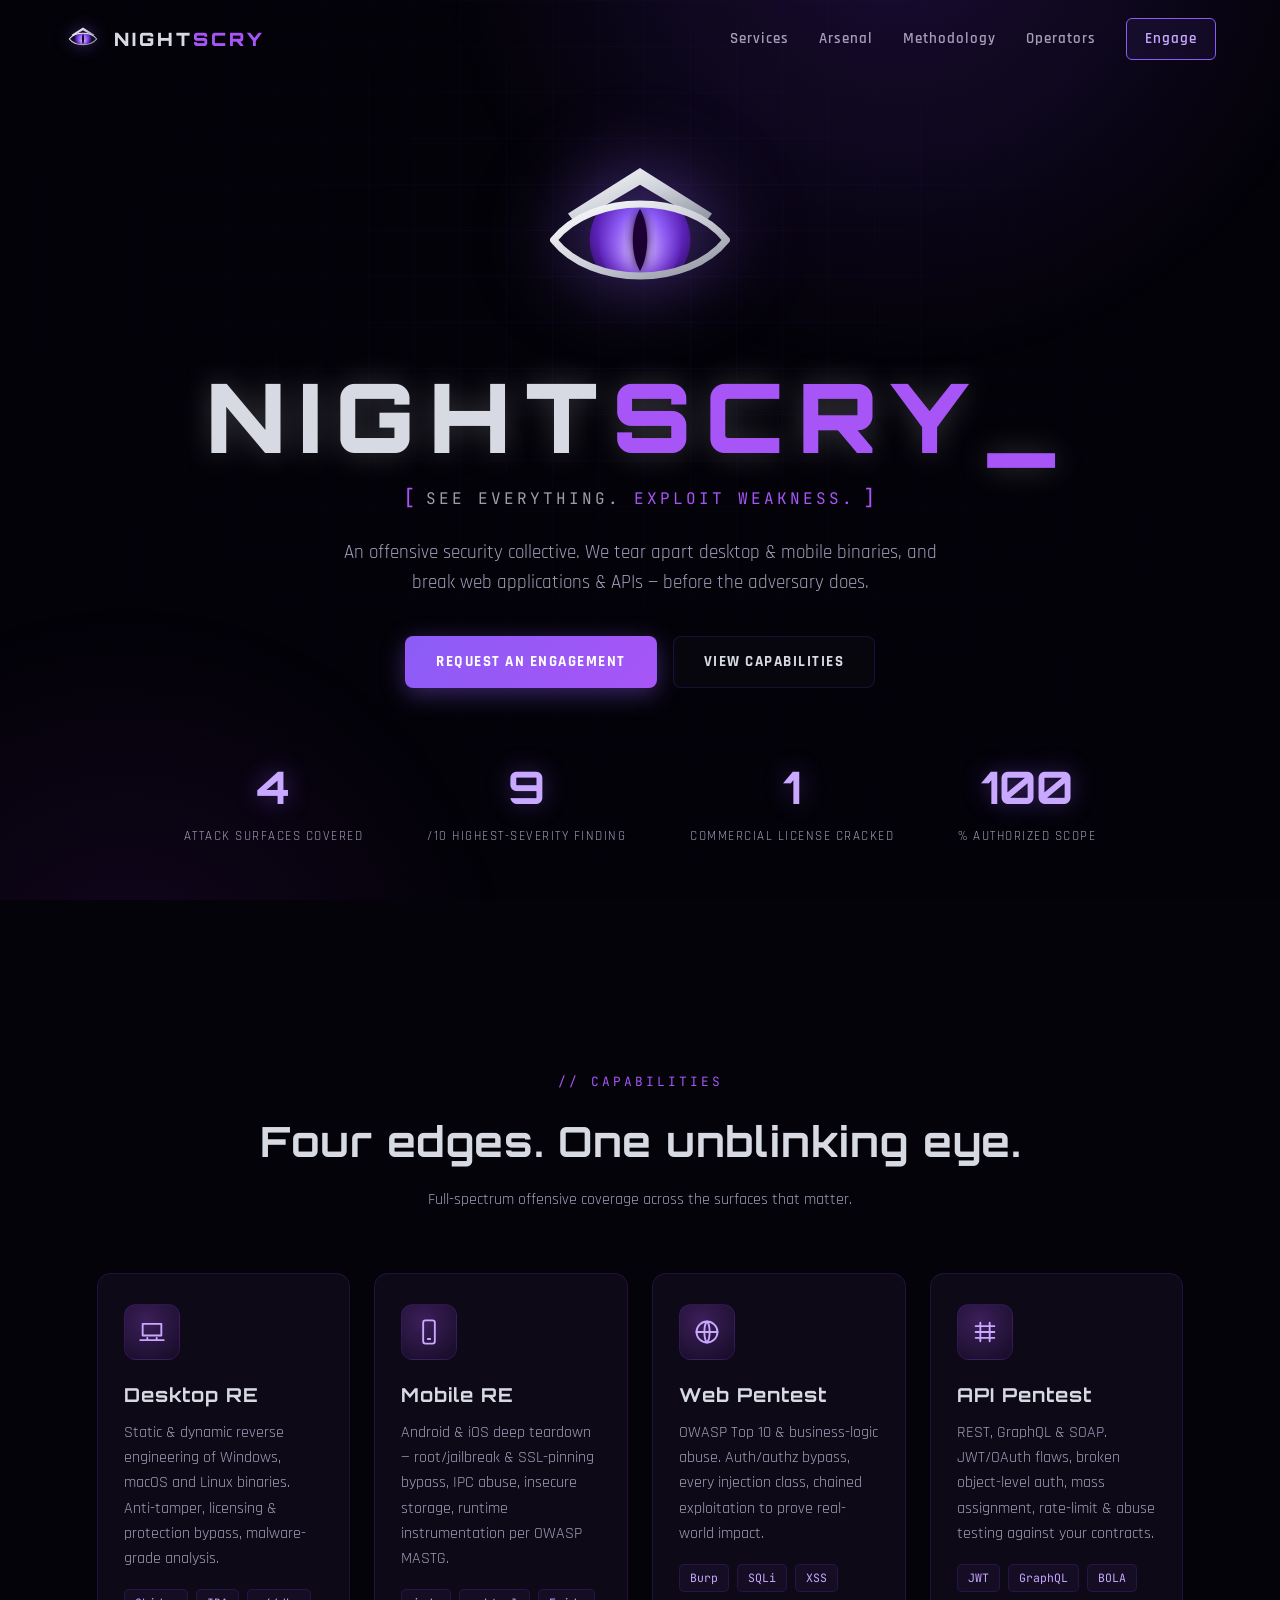
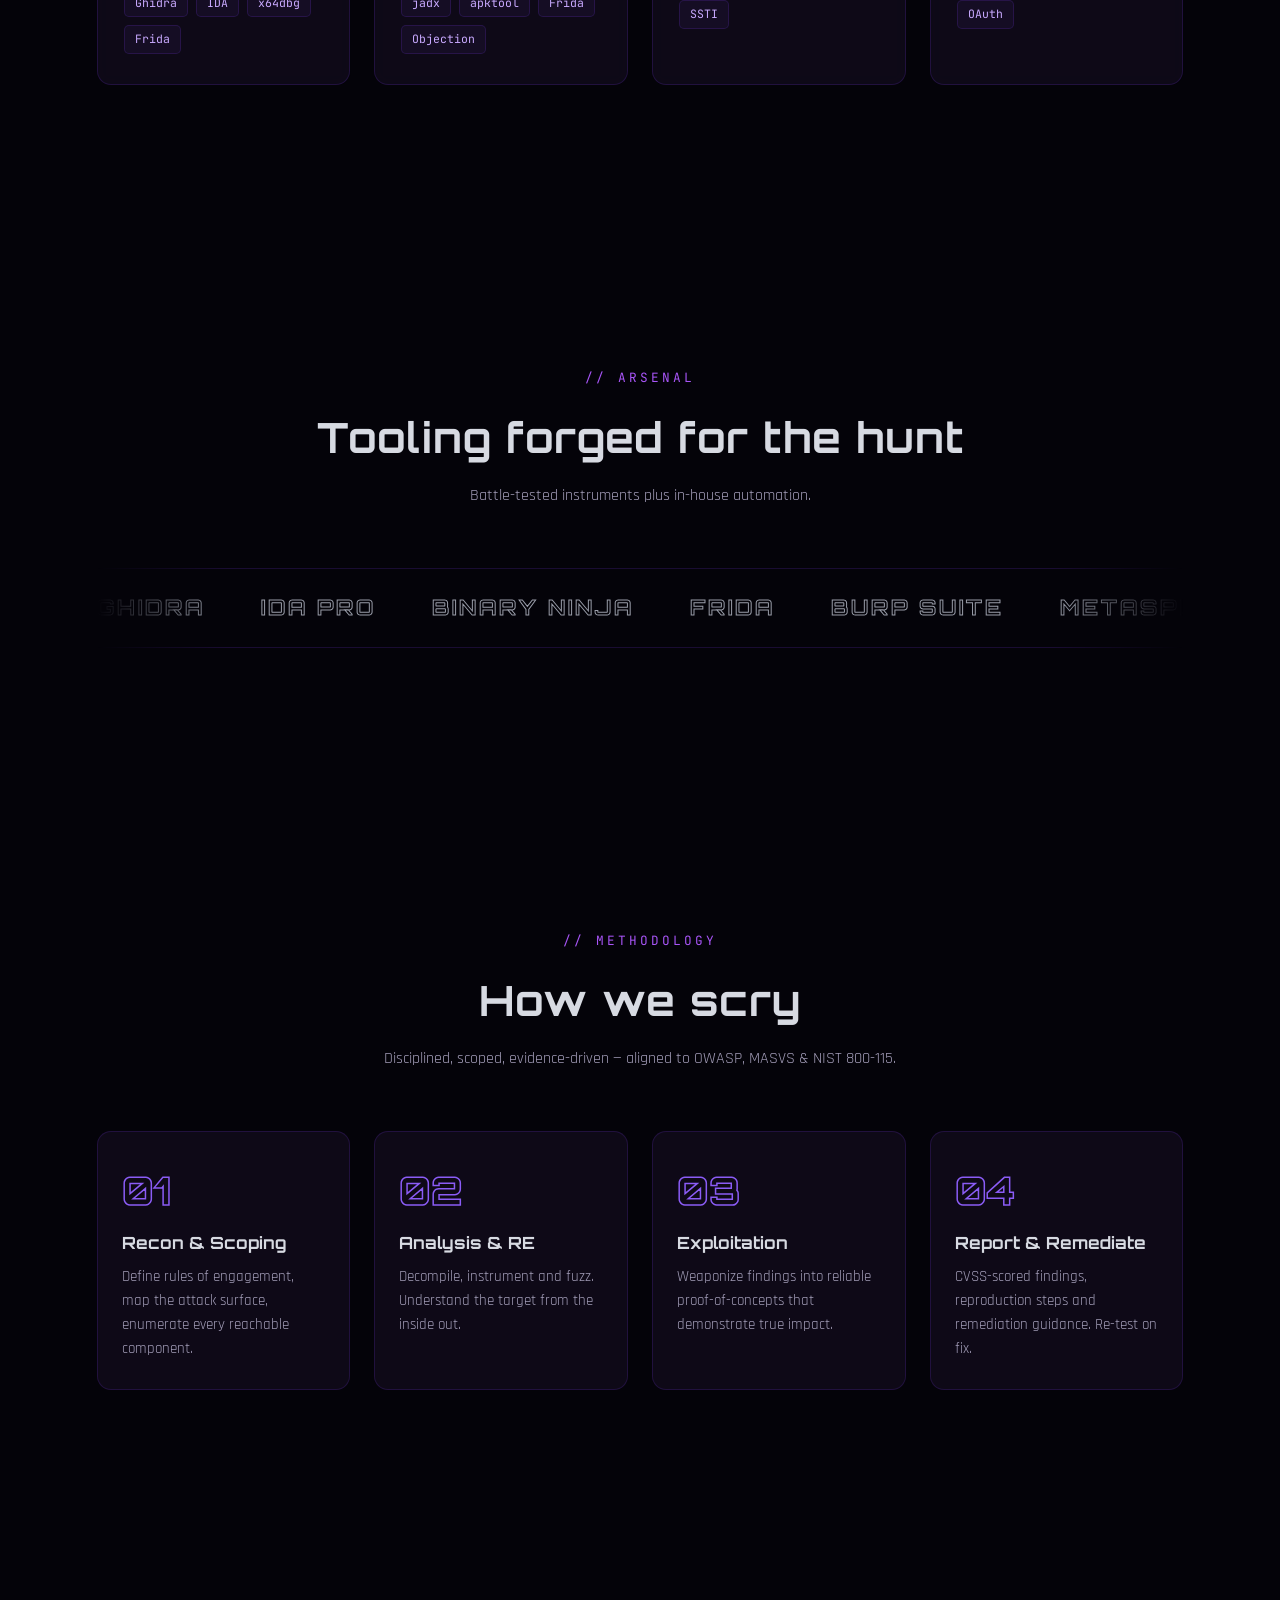
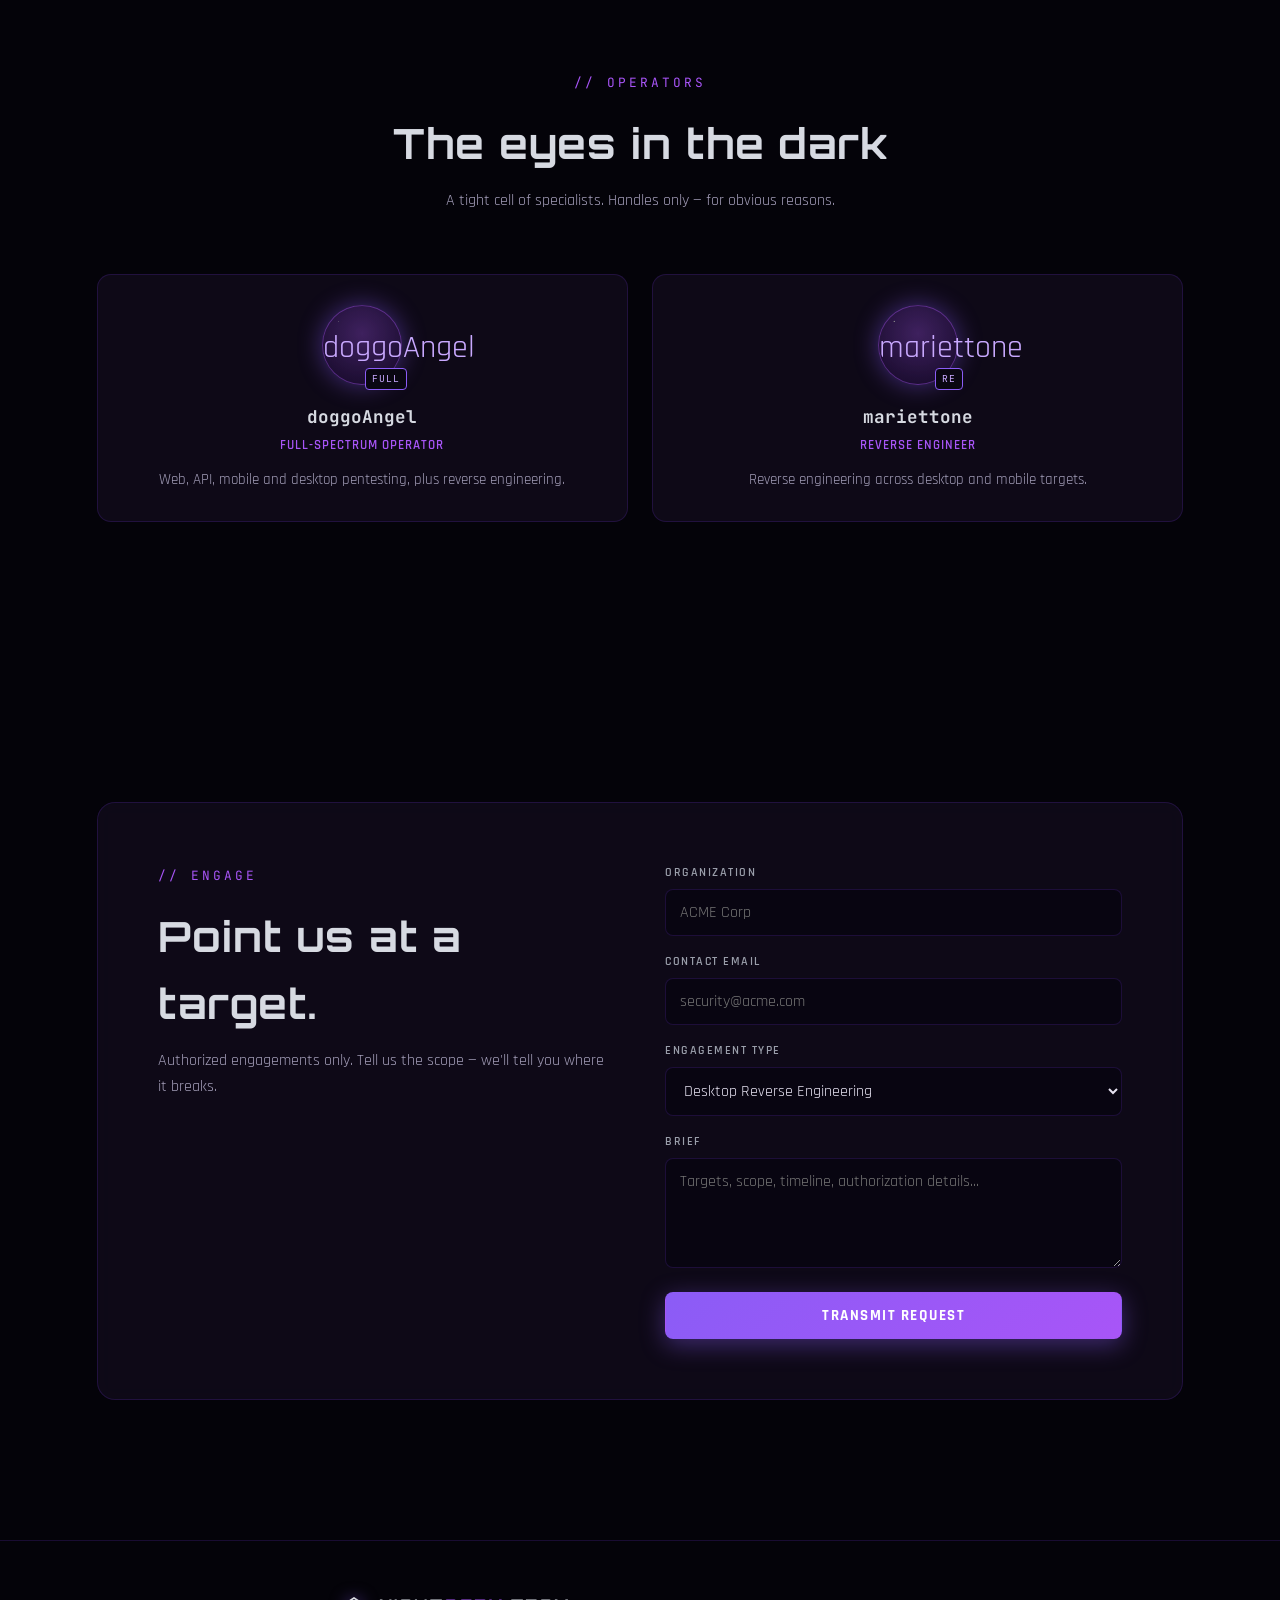
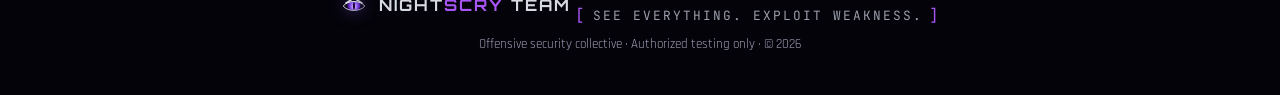
==== index.html @ 3a8d1dad "NightScry Website" ====
<!DOCTYPE html>
<html lang="en">
<head>
<meta charset="UTF-8" />
<meta name="viewport" content="width=device-width, initial-scale=1.0" />
<title>NightSCRY Team — See Everything. Exploit Weakness.</title>
<meta name="description" content="NightSCRY Team — offensive security collective. Reverse engineering on desktop & mobile software, web and API penetration testing." />
<link rel="icon" type="image/webp" href="logo.webp" />
<link rel="preconnect" href="https://fonts.googleapis.com" />
<link rel="preconnect" href="https://fonts.gstatic.com" crossorigin />
<link href="https://fonts.googleapis.com/css2?family=JetBrains+Mono:wght@400;500;700&family=Orbitron:wght@500;700;900&family=Rajdhani:wght@400;500;600;700&display=swap" rel="stylesheet" />
<link rel="stylesheet" href="styles.css" />
</head>
<body>

<!-- ░░ Animated background layers ░░ -->
<div class="bg-grid" aria-hidden="true"></div>
<div class="bg-glow" aria-hidden="true"></div>
<canvas id="matrix" aria-hidden="true"></canvas>

<!-- ░░ NAVBAR ░░ -->
<header class="nav" id="nav">
  <a class="brand" href="#top" aria-label="NightSCRY home">
    <span class="brand-mark" id="navLogo"></span>
    <span class="brand-text">NIGHT<span class="accent">SCRY</span></span>
  </a>
  <nav class="nav-links" aria-label="Primary">
    <a href="#services">Services</a>
    <a href="#arsenal">Arsenal</a>
    <a href="#method">Methodology</a>
    <a href="#operators">Operators</a>
    <a href="#contact" class="nav-cta">Engage</a>
  </nav>
  <button class="nav-toggle" id="navToggle" aria-label="Toggle menu" aria-expanded="false">
    <span></span><span></span><span></span>
  </button>
</header>

<main id="top">

  <!-- ░░ HERO ░░ -->
  <section class="hero">
    <div class="hero-logo" id="heroLogo"></div>
    <h1 class="hero-title">NIGHT<span class="accent">SCRY</span><span class="cursor">_</span></h1>
    <p class="hero-tag"><span class="br">[</span><span class="hero-tag-txt">SEE&nbsp;EVERYTHING. <span class="accent">EXPLOIT&nbsp;WEAKNESS.</span></span><span class="br">]</span></p>
    <p class="hero-sub">
      An offensive security collective. We tear apart desktop &amp; mobile binaries,
      and break web applications &amp; APIs — before the adversary does.
    </p>
    <div class="hero-actions">
      <a href="#contact" class="btn btn-primary">Request an Engagement</a>
      <a href="#services" class="btn btn-ghost">View Capabilities</a>
    </div>
    <ul class="hero-stats">
      <li><b data-count="4">0</b><span>Attack surfaces covered</span></li>
      <li><b data-count="9">0</b><span>/10 highest-severity finding</span></li>
      <li><b data-count="1">0</b><span>Commercial license cracked</span></li>
      <li><b data-count="100">0</b><span>% authorized scope</span></li>
    </ul>
  </section>

  <!-- ░░ SERVICES ░░ -->
  <section class="section" id="services">
    <div class="section-head">
      <span class="kicker">// Capabilities</span>
      <h2>Four edges. One unblinking eye.</h2>
      <p>Full-spectrum offensive coverage across the surfaces that matter.</p>
    </div>
    <div class="cards">
      <article class="card">
        <div class="card-ico">
          <svg viewBox="0 0 24 24"><path d="M4 5h16v10H4z M2 19h20 M8 19v-2 M16 19v-2" /></svg>
        </div>
        <h3>Desktop RE</h3>
        <p>Static &amp; dynamic reverse engineering of Windows, macOS and Linux binaries. Anti-tamper, licensing &amp; protection bypass, malware-grade analysis.</p>
        <ul class="tags"><li>Ghidra</li><li>IDA</li><li>x64dbg</li><li>Frida</li></ul>
      </article>
      <article class="card">
        <div class="card-ico">
          <svg viewBox="0 0 24 24"><rect x="7" y="2" width="10" height="20" rx="2"/><path d="M11 18h2"/></svg>
        </div>
        <h3>Mobile RE</h3>
        <p>Android &amp; iOS deep teardown — root/jailbreak &amp; SSL-pinning bypass, IPC abuse, insecure storage, runtime instrumentation per OWASP MASTG.</p>
        <ul class="tags"><li>jadx</li><li>apktool</li><li>Frida</li><li>Objection</li></ul>
      </article>
      <article class="card">
        <div class="card-ico">
          <svg viewBox="0 0 24 24"><circle cx="12" cy="12" r="9"/><path d="M3 12h18 M12 3c3 3 3 15 0 18 M12 3c-3 3-3 15 0 18"/></svg>
        </div>
        <h3>Web Pentest</h3>
        <p>OWASP Top 10 &amp; business-logic abuse. Auth/authz bypass, every injection class, chained exploitation to prove real-world impact.</p>
        <ul class="tags"><li>Burp</li><li>SQLi</li><li>XSS</li><li>SSTI</li></ul>
      </article>
      <article class="card">
        <div class="card-ico">
          <svg viewBox="0 0 24 24"><path d="M4 7h16 M4 12h16 M4 17h16 M8 4v16 M16 4v16"/></svg>
        </div>
        <h3>API Pentest</h3>
        <p>REST, GraphQL &amp; SOAP. JWT/OAuth flaws, broken object-level auth, mass assignment, rate-limit &amp; abuse testing against your contracts.</p>
        <ul class="tags"><li>JWT</li><li>GraphQL</li><li>BOLA</li><li>OAuth</li></ul>
      </article>
    </div>
  </section>

  <!-- ░░ ARSENAL ░░ -->
  <section class="section" id="arsenal">
    <div class="section-head">
      <span class="kicker">// Arsenal</span>
      <h2>Tooling forged for the hunt</h2>
      <p>Battle-tested instruments plus in-house automation.</p>
    </div>
    <div class="marquee" aria-hidden="true">
      <div class="marquee-track">
        <span>GHIDRA</span><span>IDA PRO</span><span>BINARY NINJA</span><span>FRIDA</span><span>BURP SUITE</span><span>METASPLOIT</span><span>RADARE2</span><span>JADX</span><span>SQLMAP</span><span>WIRESHARK</span><span>AFL++</span><span>SEMGREP</span>
        <span>GHIDRA</span><span>IDA PRO</span><span>BINARY NINJA</span><span>FRIDA</span><span>BURP SUITE</span><span>METASPLOIT</span><span>RADARE2</span><span>JADX</span><span>SQLMAP</span><span>WIRESHARK</span><span>AFL++</span><span>SEMGREP</span>
      </div>
    </div>
  </section>

  <!-- ░░ METHODOLOGY ░░ -->
  <section class="section" id="method">
    <div class="section-head">
      <span class="kicker">// Methodology</span>
      <h2>How we scry</h2>
      <p>Disciplined, scoped, evidence-driven — aligned to OWASP, MASVS &amp; NIST 800-115.</p>
    </div>
    <ol class="timeline">
      <li>
        <span class="tl-no">01</span>
        <h3>Recon &amp; Scoping</h3>
        <p>Define rules of engagement, map the attack surface, enumerate every reachable component.</p>
      </li>
      <li>
        <span class="tl-no">02</span>
        <h3>Analysis &amp; RE</h3>
        <p>Decompile, instrument and fuzz. Understand the target from the inside out.</p>
      </li>
      <li>
        <span class="tl-no">03</span>
        <h3>Exploitation</h3>
        <p>Weaponize findings into reliable proof-of-concepts that demonstrate true impact.</p>
      </li>
      <li>
        <span class="tl-no">04</span>
        <h3>Report &amp; Remediate</h3>
        <p>CVSS-scored findings, reproduction steps and remediation guidance. Re-test on fix.</p>
      </li>
    </ol>
  </section>

  <!-- ░░ OPERATORS ░░ -->
  <section class="section" id="operators">
    <div class="section-head">
      <span class="kicker">// Operators</span>
      <h2>The eyes in the dark</h2>
      <p>A tight cell of specialists. Handles only — for obvious reasons.</p>
    </div>
    <div class="cards ops">
      <article class="op">
        <div class="op-avatar" data-tag="FULL"><img src="https://github.com/doggoAngel.png" alt="doggoAngel" /></div>
        <h3>doggoAngel</h3>
        <span class="op-role">Full-Spectrum Operator</span>
        <p>Web, API, mobile and desktop pentesting, plus reverse engineering.</p>
      </article>
      <article class="op">
        <div class="op-avatar" data-tag="RE"><img src="https://github.com/mariettone.png" alt="mariettone" /></div>
        <h3>mariettone</h3>
        <span class="op-role">Reverse Engineer</span>
        <p>Reverse engineering across desktop and mobile targets.</p>
      </article>
    </div>
  </section>

  <!-- ░░ CONTACT ░░ -->
  <section class="section contact" id="contact">
    <div class="contact-panel">
      <div class="section-head left">
        <span class="kicker">// Engage</span>
        <h2>Point us at a target.</h2>
        <p>Authorized engagements only. Tell us the scope — we'll tell you where it breaks.</p>
      </div>
      <form class="form" id="engageForm" novalidate>
        <div class="field">
          <label for="org">Organization</label>
          <input id="org" name="org" type="text" placeholder="ACME Corp" required />
        </div>
        <div class="field">
          <label for="email">Contact email</label>
          <input id="email" name="email" type="email" placeholder="security@acme.com" required />
        </div>
        <div class="field">
          <label for="scope">Engagement type</label>
          <select id="scope" name="scope">
            <option>Desktop Reverse Engineering</option>
            <option>Mobile Reverse Engineering</option>
            <option>Web Application Pentest</option>
            <option>API Pentest</option>
            <option>Full-spectrum / Red Team</option>
          </select>
        </div>
        <div class="field">
          <label for="brief">Brief</label>
          <textarea id="brief" name="brief" rows="4" placeholder="Targets, scope, timeline, authorization details..."></textarea>
        </div>
        <button type="submit" class="btn btn-primary full">Transmit Request</button>
        <p class="form-note" id="formNote" hidden>◉ Opening your email client — send the pre-filled message to reach us.</p>
      </form>
    </div>
  </section>
</main>

<!-- ░░ FOOTER ░░ -->
<footer class="footer">
  <div class="footer-brand">
    <span class="brand-mark sm" id="footLogo"></span>
    <span>NIGHT<span class="accent">SCRY</span> TEAM</span>
  </div>
  <p class="footer-tag"><span class="br">[</span><span class="footer-tag-txt">SEE&nbsp;EVERYTHING. EXPLOIT&nbsp;WEAKNESS.</span><span class="br">]</span></p>
  <p class="footer-fine">Offensive security collective · Authorized testing only · © <span id="yr"></span></p>
</footer>

<script src="logo.js"></script>
<script src="script.js"></script>
</body>
</html>
---- styles.css ----
/* ════════════════════════════════════════════════
   NightSCRY Team — frontend theme
   palette: void black · silver · arcane purple
   ════════════════════════════════════════════════ */
:root {
  --bg: #040309;
  --bg-2: #0a0712;
  --panel: rgba(18, 13, 30, 0.72);
  --line: rgba(124, 58, 237, 0.18);
  --silver: #d7dae2;
  --silver-dim: #9a9eaa;
  --txt: #e7e3f2;
  --txt-dim: #a39db8;
  --purple: #8b5cf6;
  --purple-bright: #a855f7;
  --purple-soft: #c9a9ff;
  --glow: 0 0 24px rgba(139, 92, 246, 0.45);
}

* { box-sizing: border-box; margin: 0; padding: 0; }
html { scroll-behavior: smooth; }
body {
  background: var(--bg);
  color: var(--txt);
  font-family: 'Rajdhani', system-ui, sans-serif;
  line-height: 1.6;
  overflow-x: hidden;
  position: relative;
}
a { color: inherit; text-decoration: none; }
.accent { color: var(--purple-bright); }

/* ── background layers ── */
.bg-grid, .bg-glow, #matrix { position: fixed; inset: 0; z-index: -1; pointer-events: none; }
.bg-grid {
  background-image:
    linear-gradient(rgba(124, 58, 237, 0.06) 1px, transparent 1px),
    linear-gradient(90deg, rgba(124, 58, 237, 0.06) 1px, transparent 1px);
  background-size: 46px 46px;
  mask-image: radial-gradient(circle at 50% 30%, #000 0%, transparent 75%);
}
.bg-glow {
  background:
    radial-gradient(60vw 60vw at 70% -10%, rgba(124, 58, 237, 0.22), transparent 60%),
    radial-gradient(50vw 50vw at 10% 110%, rgba(88, 28, 135, 0.20), transparent 60%);
}
#matrix { opacity: 0.5; }

/* ── logo svg ── */
.ns-eye { width: 100%; height: 100%; display: block; overflow: visible; }
.brand-mark { width: 38px; height: 38px; display: inline-block; filter: drop-shadow(0 0 8px rgba(139,92,246,.5)); }
.brand-mark.sm { width: 30px; height: 30px; }

/* ════════ NAV ════════ */
.nav {
  position: fixed; top: 0; left: 0; right: 0; z-index: 100;
  display: flex; align-items: center; justify-content: space-between;
  padding: 18px clamp(20px, 5vw, 64px);
  transition: padding .3s, background .3s, border-color .3s;
  border-bottom: 1px solid transparent;
}
.nav.scrolled {
  padding-top: 12px; padding-bottom: 12px;
  background: rgba(6, 4, 12, 0.82);
  backdrop-filter: blur(14px);
  border-bottom-color: var(--line);
}
.brand { display: flex; align-items: center; gap: 12px; }
.brand-text {
  font-family: 'Orbitron', sans-serif; font-weight: 900; letter-spacing: 3px;
  font-size: 1.15rem; color: var(--silver);
}
.nav-links { display: flex; align-items: center; gap: 30px; }
.nav-links a {
  font-weight: 600; letter-spacing: 1px; font-size: .95rem; color: var(--txt-dim);
  position: relative; transition: color .2s;
}
.nav-links a:hover { color: var(--txt); }
.nav-links a:not(.nav-cta)::after {
  content: ''; position: absolute; left: 0; bottom: -6px; height: 2px; width: 0;
  background: var(--purple-bright); transition: width .25s;
}
.nav-links a:not(.nav-cta):hover::after { width: 100%; }
.nav-cta {
  border: 1px solid var(--purple); border-radius: 6px; padding: 8px 18px;
  color: var(--purple-soft) !important; background: rgba(139,92,246,.08);
  transition: background .2s, box-shadow .2s;
}
.nav-cta:hover { background: rgba(139,92,246,.2); box-shadow: var(--glow); }
.nav-toggle { display: none; flex-direction: column; gap: 5px; background: none; border: 0; cursor: pointer; }
.nav-toggle span { width: 26px; height: 2px; background: var(--silver); transition: .3s; }

/* ════════ HERO ════════ */
.hero {
  min-height: 100vh; display: flex; flex-direction: column;
  align-items: center; justify-content: center; text-align: center;
  padding: 120px 20px 80px;
}
.hero-logo {
  width: clamp(150px, 26vw, 240px); aspect-ratio: 1;
  margin-bottom: 8px;
  filter: drop-shadow(0 0 40px rgba(139, 92, 246, 0.55));
  animation: float 6s ease-in-out infinite;
}
@keyframes float { 50% { transform: translateY(-12px); } }

/* ── living eye (hero only) ── */
/* base state: eye open, centred (applies to every logo instance) */
.ns-look { transform-box: view-box; transform-origin: 100px 100px; }
.ns-lid  { transform-box: view-box; transform-origin: 100px 72px; transform: scaleY(0); }
/* only the hero eye is alive */
#heroLogo .ns-look { animation: ns-look 9s ease-in-out infinite; }
#heroLogo .ns-lid  { animation: ns-blink 5.4s ease-in-out infinite; }
@keyframes ns-look {
  0%, 18%   { transform: translate(0, 0); }
  26%, 40%  { transform: translate(-15px, 1px); }   /* glance left  */
  48%, 62%  { transform: translate(15px, 2px); }    /* glance right */
  70%, 82%  { transform: translate(0, -9px); }      /* glance up    */
  90%, 100% { transform: translate(0, 0); }         /* recenter     */
}
@keyframes ns-blink {
  0%, 42%, 53%, 88%, 100% { transform: scaleY(0); }  /* eye open */
  46%, 49%                { transform: scaleY(1); }  /* blink shut */
  91%, 93%                { transform: scaleY(1); }  /* quick second blink */
}
.hero-title {
  font-family: 'Orbitron', sans-serif; font-weight: 900;
  font-size: clamp(2.6rem, 9vw, 6rem); letter-spacing: clamp(4px, 1.5vw, 14px);
  color: var(--silver); line-height: 1;
  text-shadow: 0 0 30px rgba(215, 218, 226, 0.25);
}
.cursor { color: var(--purple-bright); animation: blink 1.1s steps(1) infinite; }
@keyframes blink { 50% { opacity: 0; } }
.hero-tag {
  font-family: 'JetBrains Mono', monospace; letter-spacing: clamp(1.5px, .6vw, 3px);
  margin-top: 22px; color: var(--silver-dim); font-size: clamp(.72rem, 2.4vw, 1rem);
  display: inline-flex; align-items: center; justify-content: center;
  gap: .5em; max-width: 94vw;
}
.hero-tag .br { color: var(--purple-bright); flex: 0 0 auto; font-size: 1.3em; line-height: 1; }
.hero-tag-txt { text-align: center; min-width: 0; }
.hero-sub {
  max-width: 620px; margin: 26px auto 0; color: var(--txt-dim);
  font-size: clamp(1rem, 2.4vw, 1.18rem);
}
.hero-actions { display: flex; gap: 16px; margin-top: 38px; flex-wrap: wrap; justify-content: center; }
.hero-stats {
  list-style: none; display: flex; flex-wrap: wrap; gap: clamp(20px, 6vw, 64px);
  margin-top: 64px; justify-content: center;
}
.hero-stats b {
  font-family: 'Orbitron', sans-serif; font-size: clamp(1.8rem, 5vw, 2.8rem);
  color: var(--purple-soft); display: block; text-shadow: var(--glow);
}
.hero-stats span { font-size: .82rem; letter-spacing: 1.5px; text-transform: uppercase; color: var(--txt-dim); }

/* ════════ BUTTONS ════════ */
.btn {
  font-family: 'Rajdhani', sans-serif; font-weight: 700; letter-spacing: 1.5px;
  text-transform: uppercase; padding: 13px 30px; border-radius: 8px;
  font-size: .92rem; cursor: pointer; transition: transform .15s, box-shadow .25s, background .25s; border: 1px solid transparent;
}
.btn:hover { transform: translateY(-2px); }
.btn-primary {
  background: linear-gradient(135deg, var(--purple), var(--purple-bright));
  color: #fff; box-shadow: 0 6px 24px rgba(139, 92, 246, 0.4);
}
.btn-primary:hover { box-shadow: 0 10px 36px rgba(168, 85, 247, 0.6); }
.btn-ghost { border-color: var(--line); color: var(--silver); background: rgba(255,255,255,.02); }
.btn-ghost:hover { border-color: var(--purple); color: #fff; }
.btn.full { width: 100%; margin-top: 8px; }

/* ════════ SECTION SHELL ════════ */
.section { padding: clamp(70px, 11vw, 140px) clamp(20px, 6vw, 90px); max-width: 1240px; margin: 0 auto; }
.section-head { text-align: center; margin-bottom: 60px; }
.section-head.left { text-align: left; margin-bottom: 30px; }
.kicker {
  font-family: 'JetBrains Mono', monospace; color: var(--purple-bright);
  letter-spacing: 3px; font-size: .8rem; text-transform: uppercase;
}
.section-head h2 {
  font-family: 'Orbitron', sans-serif; font-weight: 700;
  font-size: clamp(1.6rem, 4.5vw, 2.6rem); margin: 14px 0 12px; color: var(--silver);
  letter-spacing: 1px;
}
.section-head p { color: var(--txt-dim); max-width: 600px; margin: 0 auto; }
.section-head.left p { margin: 0; }

/* ════════ CARDS ════════ */
.cards { display: grid; grid-template-columns: repeat(auto-fit, minmax(240px, 1fr)); gap: 24px; }
.card {
  background: var(--panel); border: 1px solid var(--line); border-radius: 14px;
  padding: 30px 26px; backdrop-filter: blur(8px);
  transition: transform .3s, border-color .3s, box-shadow .3s; position: relative; overflow: hidden;
}
.card::before {
  content: ''; position: absolute; inset: 0; border-radius: 14px; padding: 1px;
  background: linear-gradient(135deg, transparent, rgba(168,85,247,.45), transparent);
  -webkit-mask: linear-gradient(#000 0 0) content-box, linear-gradient(#000 0 0);
  -webkit-mask-composite: xor; mask-composite: exclude; opacity: 0; transition: opacity .3s;
}
.card:hover { transform: translateY(-8px); border-color: rgba(168,85,247,.45); box-shadow: 0 20px 50px rgba(88,28,135,.35); }
.card:hover::before { opacity: 1; }
.card-ico {
  width: 56px; height: 56px; border-radius: 12px; display: grid; place-items: center;
  background: radial-gradient(circle at 40% 30%, rgba(168,85,247,.3), rgba(88,28,135,.12));
  border: 1px solid var(--line); margin-bottom: 20px;
}
.card-ico svg { width: 28px; height: 28px; fill: none; stroke: var(--purple-soft); stroke-width: 1.6; stroke-linecap: round; stroke-linejoin: round; }
.card h3 { font-family: 'Orbitron', sans-serif; font-size: 1.2rem; color: var(--silver); margin-bottom: 10px; letter-spacing: 1px; }
.card p { color: var(--txt-dim); font-size: .98rem; }
.tags { list-style: none; display: flex; flex-wrap: wrap; gap: 8px; margin-top: 18px; }
.tags li {
  font-family: 'JetBrains Mono', monospace; font-size: .72rem; padding: 4px 10px;
  border: 1px solid var(--line); border-radius: 5px; color: var(--purple-soft);
  background: rgba(139,92,246,.06);
}

/* ════════ MARQUEE ════════ */
.marquee { overflow: hidden; border-block: 1px solid var(--line); padding: 22px 0; mask-image: linear-gradient(90deg, transparent, #000 12%, #000 88%, transparent); }
.marquee-track { display: flex; gap: 56px; white-space: nowrap; width: max-content; animation: scroll 28s linear infinite; }
.marquee-track span {
  font-family: 'Orbitron', sans-serif; font-weight: 700; letter-spacing: 3px;
  font-size: 1.3rem; color: transparent; -webkit-text-stroke: 1px var(--silver-dim);
  transition: color .2s;
}
.marquee:hover .marquee-track { animation-play-state: paused; }
.marquee-track span:hover { color: var(--purple-bright); -webkit-text-stroke: 1px var(--purple-bright); }
@keyframes scroll { to { transform: translateX(-50%); } }

/* ════════ TIMELINE ════════ */
.timeline { list-style: none; display: grid; grid-template-columns: repeat(auto-fit, minmax(220px, 1fr)); gap: 24px; counter-reset: step; }
.timeline li {
  background: var(--panel); border: 1px solid var(--line); border-radius: 14px;
  padding: 28px 24px; position: relative; transition: transform .3s, border-color .3s;
}
.timeline li:hover { transform: translateY(-6px); border-color: rgba(168,85,247,.4); }
.tl-no {
  font-family: 'Orbitron', sans-serif; font-size: 2.4rem; font-weight: 900;
  color: transparent; -webkit-text-stroke: 1.5px var(--purple); display: block; margin-bottom: 8px;
}
.timeline h3 { font-family: 'Orbitron', sans-serif; font-size: 1.05rem; color: var(--silver); margin-bottom: 8px; }
.timeline p { color: var(--txt-dim); font-size: .94rem; }

/* ════════ OPERATORS ════════ */
.ops .op { text-align: center; }
.op {
  background: var(--panel); border: 1px solid var(--line); border-radius: 14px;
  padding: 30px 22px; transition: transform .3s, border-color .3s, box-shadow .3s;
}
.op:hover { transform: translateY(-8px); border-color: rgba(168,85,247,.45); box-shadow: 0 20px 50px rgba(88,28,135,.3); }
.op-avatar {
  width: 80px; height: 80px; border-radius: 50%; margin: 0 auto 18px; display: grid; place-items: center;
  font-size: 2rem; color: var(--purple-soft);
  background: radial-gradient(circle at 50% 35%, rgba(168,85,247,.32), rgba(20,8,40,.9));
  border: 1px solid rgba(168,85,247,.4); box-shadow: var(--glow); position: relative;
}
.op-avatar img { width: 100%; height: 100%; border-radius: 50%; object-fit: cover; }
.op-avatar::after {
  content: attr(data-tag); position: absolute; bottom: -6px; right: -6px;
  font-family: 'JetBrains Mono', monospace; font-size: .6rem; letter-spacing: 1px;
  background: var(--bg-2); border: 1px solid var(--purple); border-radius: 4px; padding: 2px 6px; color: var(--purple-soft);
}
.op h3 { font-family: 'JetBrains Mono', monospace; color: var(--silver); font-size: 1.1rem; }
.op-role { display: block; color: var(--purple-bright); font-weight: 600; letter-spacing: 1px; font-size: .82rem; text-transform: uppercase; margin: 4px 0 12px; }
.op p { color: var(--txt-dim); font-size: .92rem; }

/* ════════ CONTACT ════════ */
.contact-panel {
  display: grid; grid-template-columns: 1fr 1fr; gap: 50px; align-items: start;
  background: var(--panel); border: 1px solid var(--line); border-radius: 18px;
  padding: clamp(30px, 5vw, 60px); backdrop-filter: blur(10px);
}
.form { display: flex; flex-direction: column; gap: 16px; }
.field { display: flex; flex-direction: column; gap: 6px; }
.field label { font-size: .78rem; letter-spacing: 1.5px; text-transform: uppercase; color: var(--silver-dim); font-weight: 600; }
.field input, .field select, .field textarea {
  background: rgba(8, 5, 16, 0.7); border: 1px solid var(--line); border-radius: 8px;
  padding: 12px 14px; color: var(--txt); font-family: 'Rajdhani', sans-serif; font-size: 1rem;
  transition: border-color .2s, box-shadow .2s; resize: vertical;
}
.field input:focus, .field select:focus, .field textarea:focus {
  outline: none; border-color: var(--purple); box-shadow: 0 0 0 3px rgba(139,92,246,.18);
}
.field option { background: var(--bg-2); }
.form-note {
  font-family: 'JetBrains Mono', monospace; color: var(--purple-soft); font-size: .85rem;
  border: 1px solid var(--line); border-radius: 8px; padding: 10px 14px; background: rgba(139,92,246,.08);
}

/* ════════ FOOTER ════════ */
.footer { text-align: center; padding: 50px 20px 40px; border-top: 1px solid var(--line); }
.footer-brand { display: inline-flex; align-items: center; gap: 10px; font-family: 'Orbitron', sans-serif; font-weight: 700; letter-spacing: 2px; color: var(--silver); }
.footer-tag {
  font-family: 'JetBrains Mono', monospace; color: var(--silver-dim);
  letter-spacing: clamp(1px, .5vw, 2px); margin: 14px auto 8px; font-size: .8rem; max-width: 94vw;
  display: inline-flex; align-items: center; justify-content: center; gap: .5em;
}
.footer-tag .br { color: var(--purple-bright); flex: 0 0 auto; font-size: 1.25em; line-height: 1; }
.footer-tag-txt { text-align: center; min-width: 0; }
.footer-fine { color: var(--txt-dim); font-size: .82rem; }

/* ════════ REVEAL ANIM ════════ */
.reveal { opacity: 0; transform: translateY(30px); transition: opacity .7s ease, transform .7s ease; }
.reveal.in { opacity: 1; transform: none; }
.card.reveal, .op.reveal, .timeline li.reveal { transition-delay: .05s; }

/* ════════ RESPONSIVE ════════ */
@media (max-width: 860px) {
  .contact-panel { grid-template-columns: 1fr; }
  .nav-links {
    position: fixed; top: 0; right: 0; height: 100vh; width: min(78vw, 320px);
    flex-direction: column; justify-content: center; gap: 30px;
    background: rgba(8, 5, 16, 0.97); backdrop-filter: blur(16px);
    transform: translateX(100%); transition: transform .35s; border-left: 1px solid var(--line);
  }
  .nav.open .nav-links { transform: translateX(0); }
  .nav-toggle { display: flex; z-index: 101; }
  .nav.open .nav-toggle span:nth-child(1) { transform: translateY(7px) rotate(45deg); }
  .nav.open .nav-toggle span:nth-child(2) { opacity: 0; }
  .nav.open .nav-toggle span:nth-child(3) { transform: translateY(-7px) rotate(-45deg); }
}
@media (prefers-reduced-motion: reduce) {
  * { animation: none !important; transition: none !important; }
  .reveal { opacity: 1; transform: none; }
}
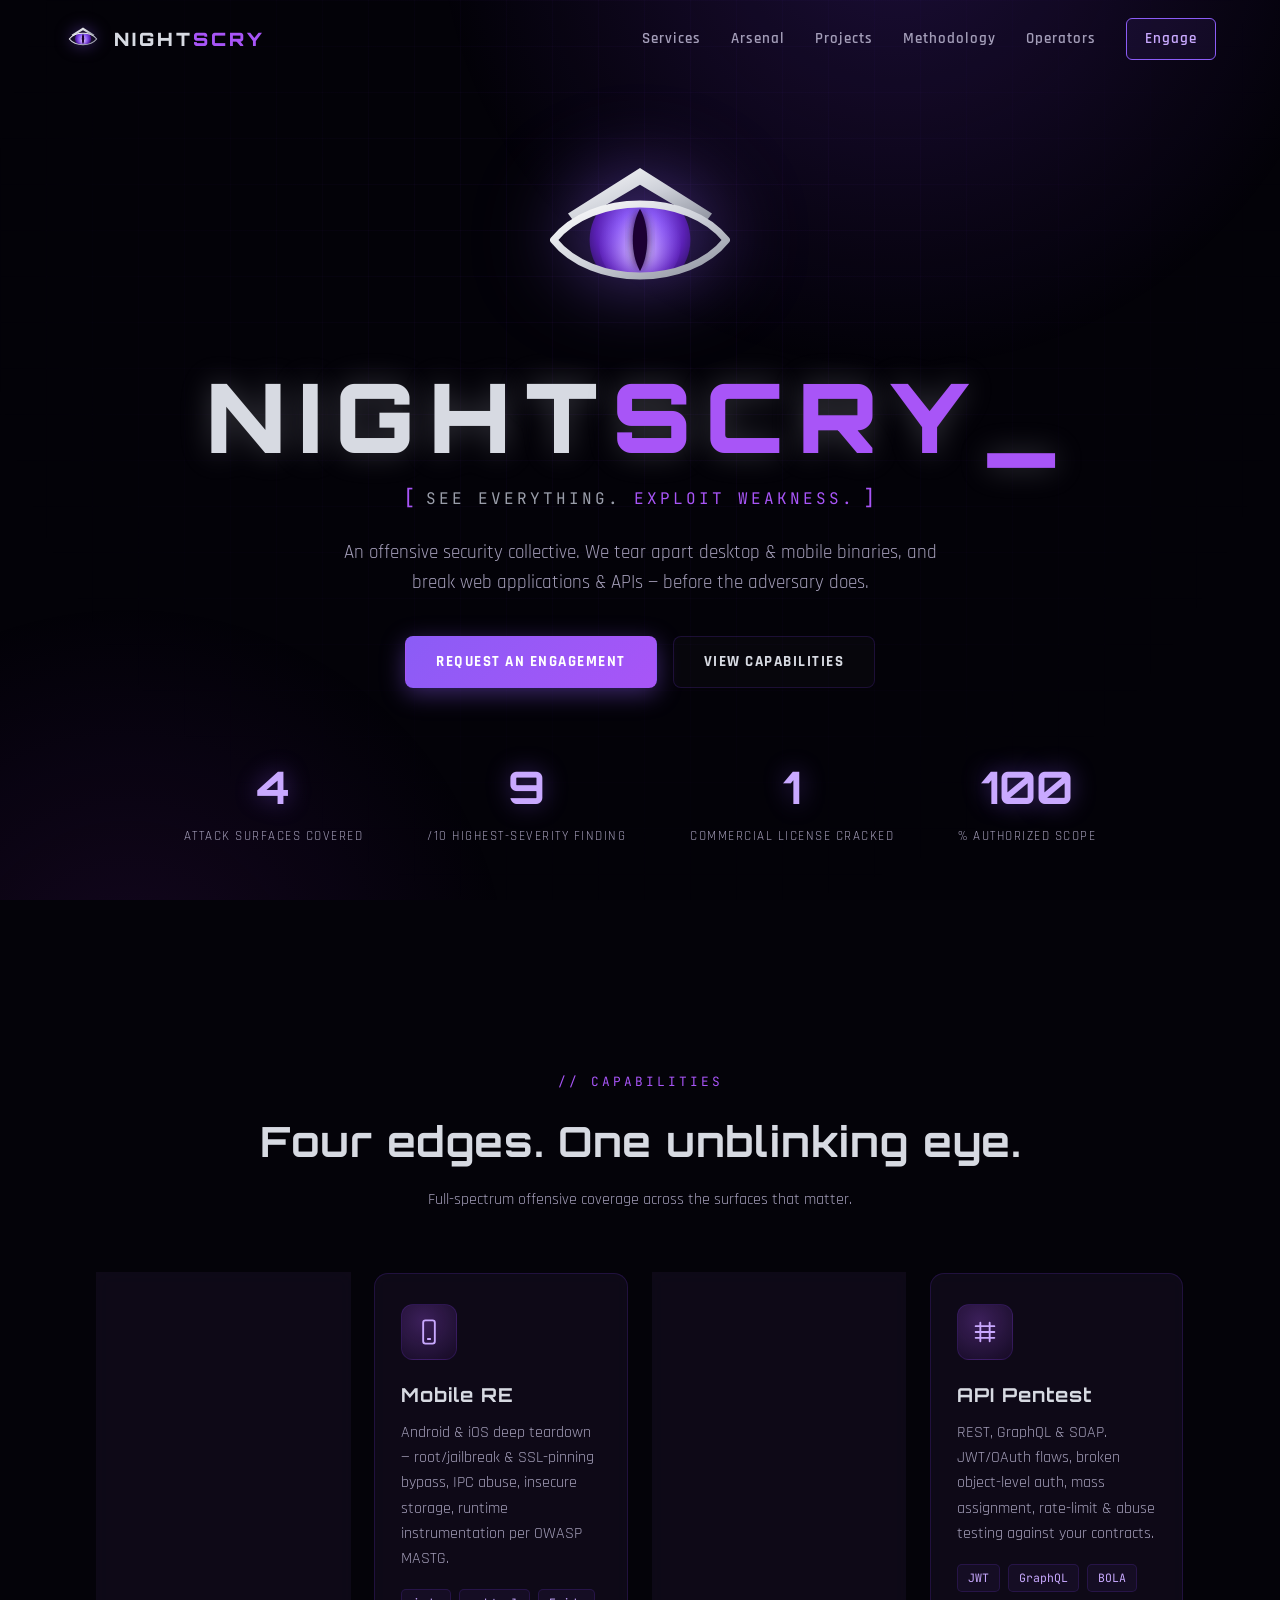
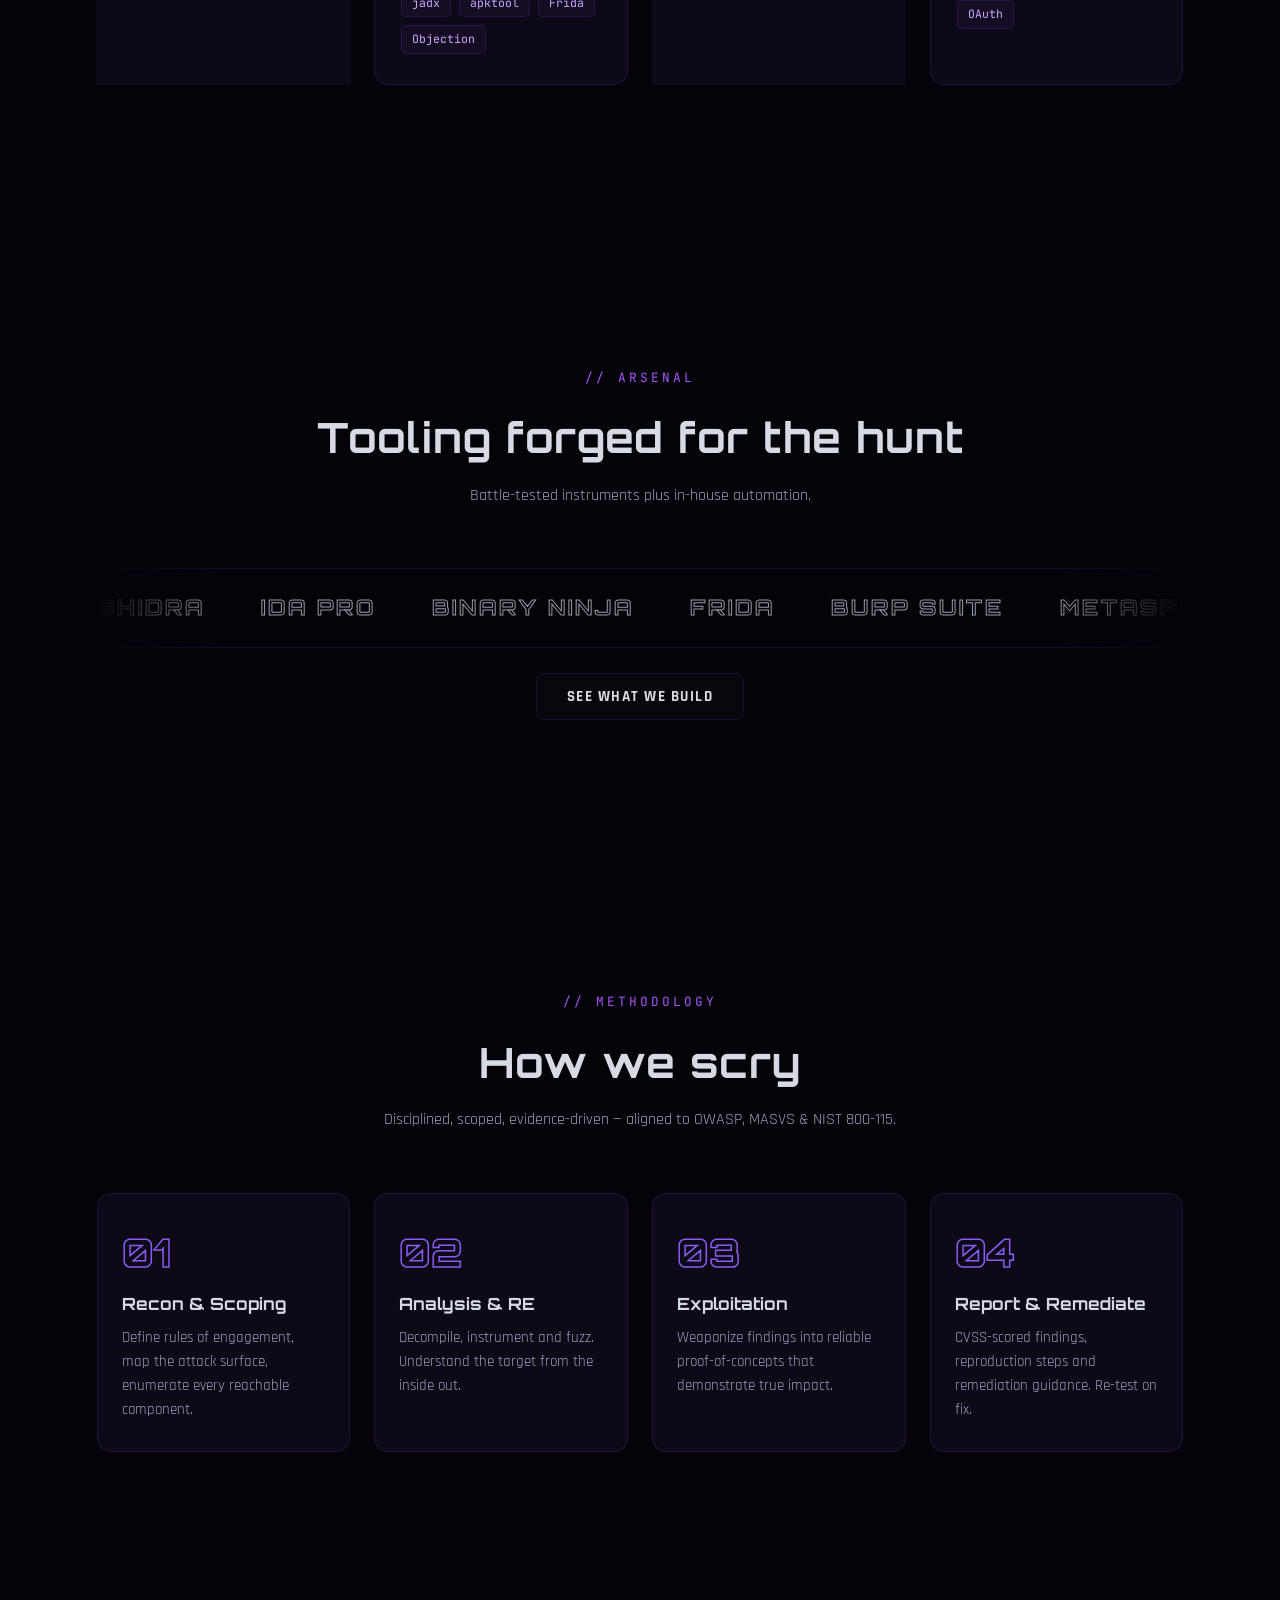
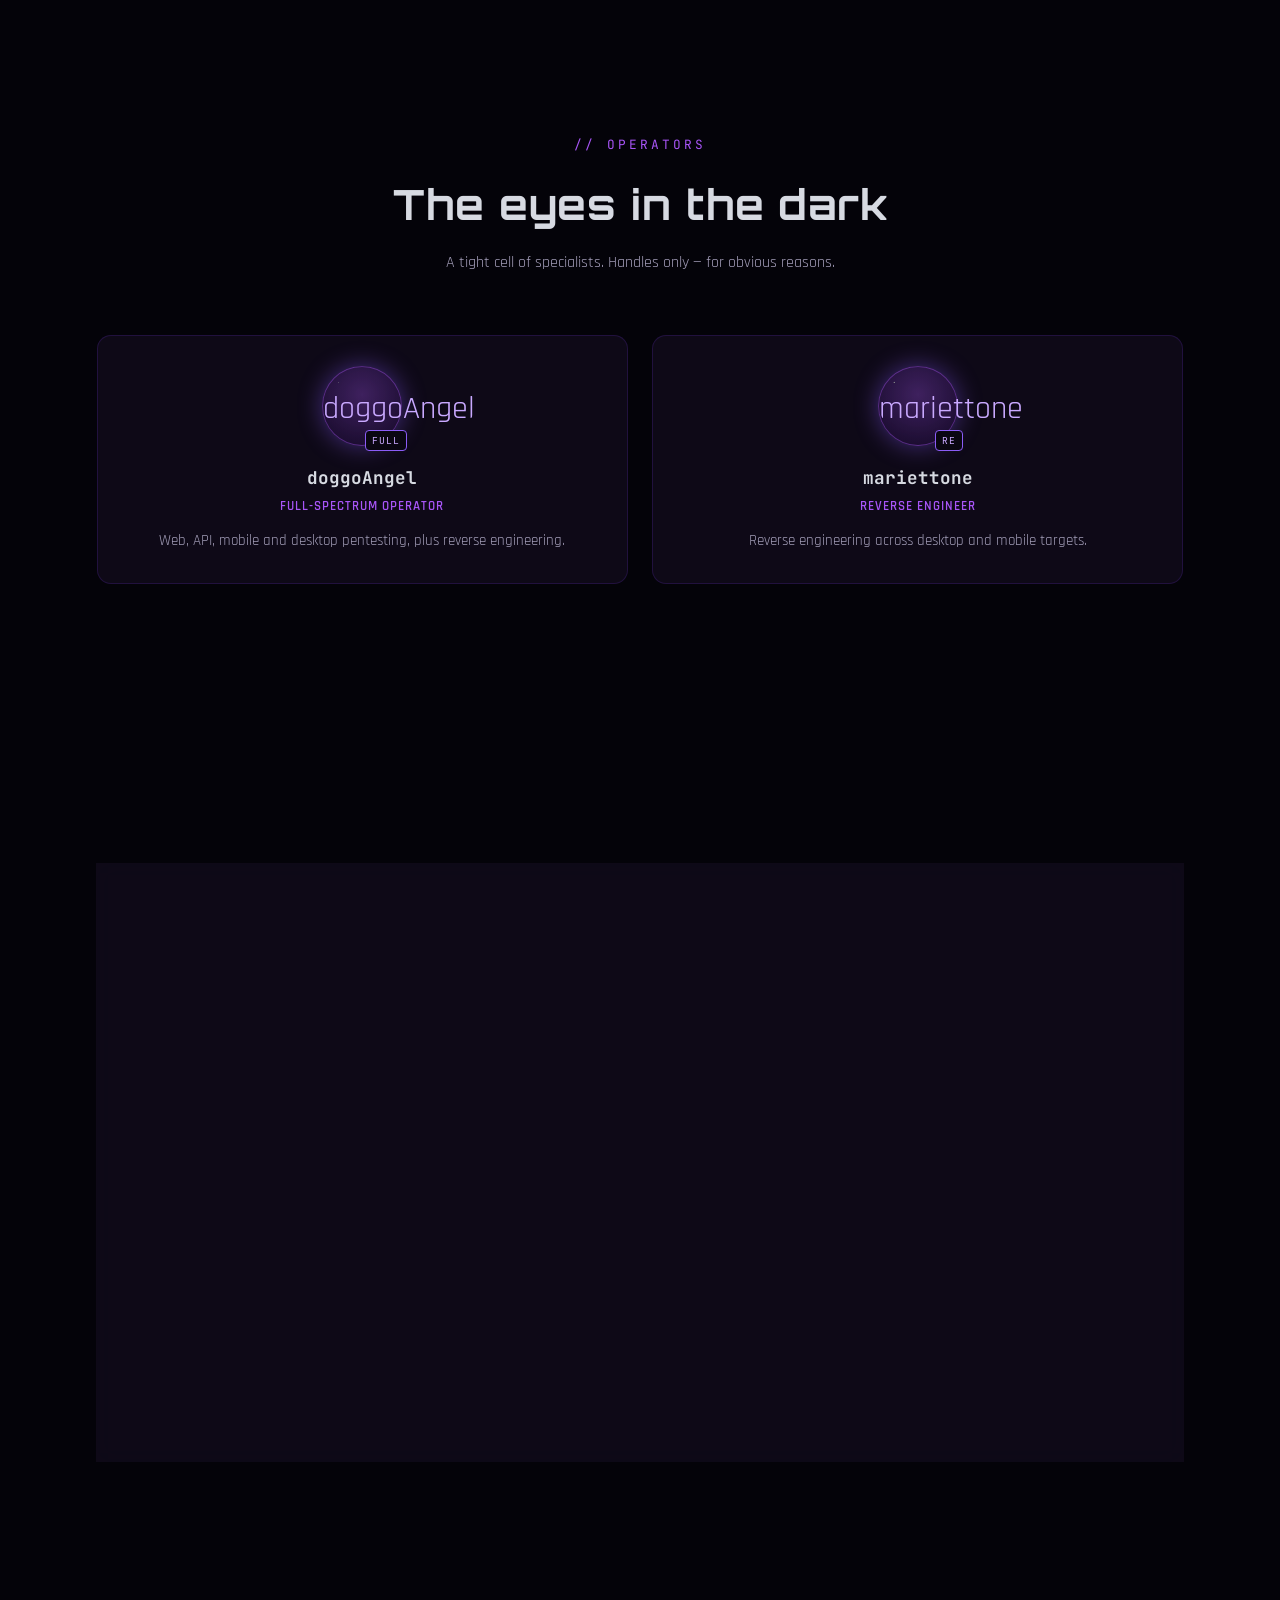
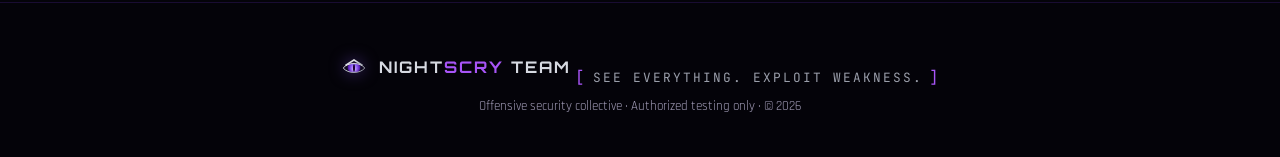
==== commit a2492995: "Added portfolio" ====
--- a/index.html
+++ b/index.html
@@ -27,6 +27,7 @@
   <nav class="nav-links" aria-label="Primary">
     <a href="#services">Services</a>
     <a href="#arsenal">Arsenal</a>
+    <a href="portfolio.html">Projects</a>
     <a href="#method">Methodology</a>
     <a href="#operators">Operators</a>
     <a href="#contact" class="nav-cta">Engage</a>
@@ -115,6 +116,9 @@
         <span>GHIDRA</span><span>IDA PRO</span><span>BINARY NINJA</span><span>FRIDA</span><span>BURP SUITE</span><span>METASPLOIT</span><span>RADARE2</span><span>JADX</span><span>SQLMAP</span><span>WIRESHARK</span><span>AFL++</span><span>SEMGREP</span>
       </div>
     </div>
+    <div class="arsenal-cta">
+      <a href="portfolio.html" class="btn btn-ghost">See What We Build</a>
+    </div>
   </section>
 
   <!-- ░░ METHODOLOGY ░░ -->
--- a/styles.css
+++ b/styles.css
@@ -198,6 +198,7 @@
   background: linear-gradient(135deg, transparent, rgba(168,85,247,.45), transparent);
   -webkit-mask: linear-gradient(#000 0 0) content-box, linear-gradient(#000 0 0);
   -webkit-mask-composite: xor; mask-composite: exclude; opacity: 0; transition: opacity .3s;
+  pointer-events: none; /* decorative only — must never swallow clicks */
 }
 .card:hover { transform: translateY(-8px); border-color: rgba(168,85,247,.45); box-shadow: 0 20px 50px rgba(88,28,135,.35); }
 .card:hover::before { opacity: 1; }
@@ -264,6 +265,87 @@
 .op h3 { font-family: 'JetBrains Mono', monospace; color: var(--silver); font-size: 1.1rem; }
 .op-role { display: block; color: var(--purple-bright); font-weight: 600; letter-spacing: 1px; font-size: .82rem; text-transform: uppercase; margin: 4px 0 12px; }
 .op p { color: var(--txt-dim); font-size: .92rem; }
+
+/* ════════ PROJECTS ════════ */
+/* CTA closing the Arsenal marquee on the home page */
+.arsenal-cta { text-align: center; margin-top: 36px; }
+
+/* the projects page opens straight under the fixed navbar */
+.page-head { padding-top: clamp(120px, 16vw, 190px); }
+.page-head .section-head { margin-bottom: 34px; }
+
+.filters { display: flex; flex-wrap: wrap; justify-content: center; gap: 10px; margin-bottom: 44px; }
+.chip {
+  font-family: 'JetBrains Mono', monospace; font-size: .76rem; letter-spacing: 1px;
+  text-transform: uppercase; padding: 7px 16px; cursor: pointer;
+  border: 1px solid var(--line); border-radius: 6px; color: var(--txt-dim);
+  background: rgba(139, 92, 246, .06);
+  transition: color .2s, border-color .2s, background .2s, box-shadow .2s;
+}
+.chip:hover { color: var(--txt); border-color: var(--purple); }
+.chip.is-active {
+  color: var(--purple-soft); border-color: var(--purple);
+  background: rgba(139, 92, 246, .2); box-shadow: var(--glow);
+}
+
+/* capped track width so a lone card doesn't stretch; auto-fit collapses the
+   empty tracks that would otherwise push the grid off-centre */
+.projects {
+  grid-template-columns: repeat(auto-fit, minmax(min(290px, 100%), 380px));
+  justify-content: center;
+}
+/* specificity kept above .card.proj so the order of these rules can't matter */
+.cards .card.is-hidden { display: none; }
+
+.card.proj { display: flex; flex-direction: column; cursor: pointer; }
+
+/* full-bleed preview: negative margins cancel the .card padding */
+.proj-shot {
+  position: relative; margin: -30px -26px 22px; overflow: hidden;
+  background: var(--bg-2); border-bottom: 1px solid var(--line);
+}
+.proj-shot img { display: block; width: 100%; height: auto; transition: transform .45s ease; }
+.card.proj:hover .proj-shot img { transform: scale(1.05); }
+
+.proj-status {
+  position: absolute; top: 12px; right: 12px; z-index: 1;
+  font-family: 'JetBrains Mono', monospace; font-size: .64rem; letter-spacing: 1.5px;
+  text-transform: uppercase; padding: 4px 9px; border-radius: 5px; white-space: nowrap;
+  color: var(--purple-soft); border: 1px solid var(--purple);
+  background: rgba(10, 7, 18, .82); backdrop-filter: blur(6px);
+}
+.proj .proj-line {
+  font-family: 'JetBrains Mono', monospace; font-size: .78rem;
+  color: var(--purple-soft); margin-bottom: 10px;
+}
+.card.proj .tags { margin-bottom: 22px; }
+.proj-foot {
+  display: flex; align-items: center; justify-content: space-between; gap: 14px; flex-wrap: wrap;
+  margin-top: auto; padding-top: 18px; border-top: 1px solid var(--line);
+}
+.proj-meta { font-family: 'JetBrains Mono', monospace; font-size: .72rem; color: var(--silver-dim); }
+.proj-link {
+  display: inline-flex; align-items: center; gap: 7px;
+  font-weight: 700; letter-spacing: 1.2px; text-transform: uppercase; font-size: .78rem;
+  color: var(--purple-soft); transition: color .2s, gap .2s;
+}
+.proj-link svg {
+  width: 15px; height: 15px; fill: none; stroke: currentColor;
+  stroke-width: 1.8; stroke-linecap: round; stroke-linejoin: round;
+}
+.proj-link:hover { color: #fff; gap: 11px; }
+/* stretched link: one real anchor covering the whole card, so no nested <a>.
+   inset resolves against .card, which is already position:relative. */
+.proj-link::after { content: ''; position: absolute; inset: 0; z-index: 2; border-radius: 14px; }
+
+.empty-note {
+  grid-column: 1 / -1; text-align: center; padding: 34px 20px;
+  font-family: 'JetBrains Mono', monospace; font-size: .85rem; color: var(--txt-dim);
+  border: 1px dashed var(--line); border-radius: 12px;
+}
+
+.nav-links a[aria-current='page'] { color: var(--txt); }
+.nav-links a[aria-current='page']:not(.nav-cta)::after { width: 100%; }
 
 /* ════════ CONTACT ════════ */
 .contact-panel {
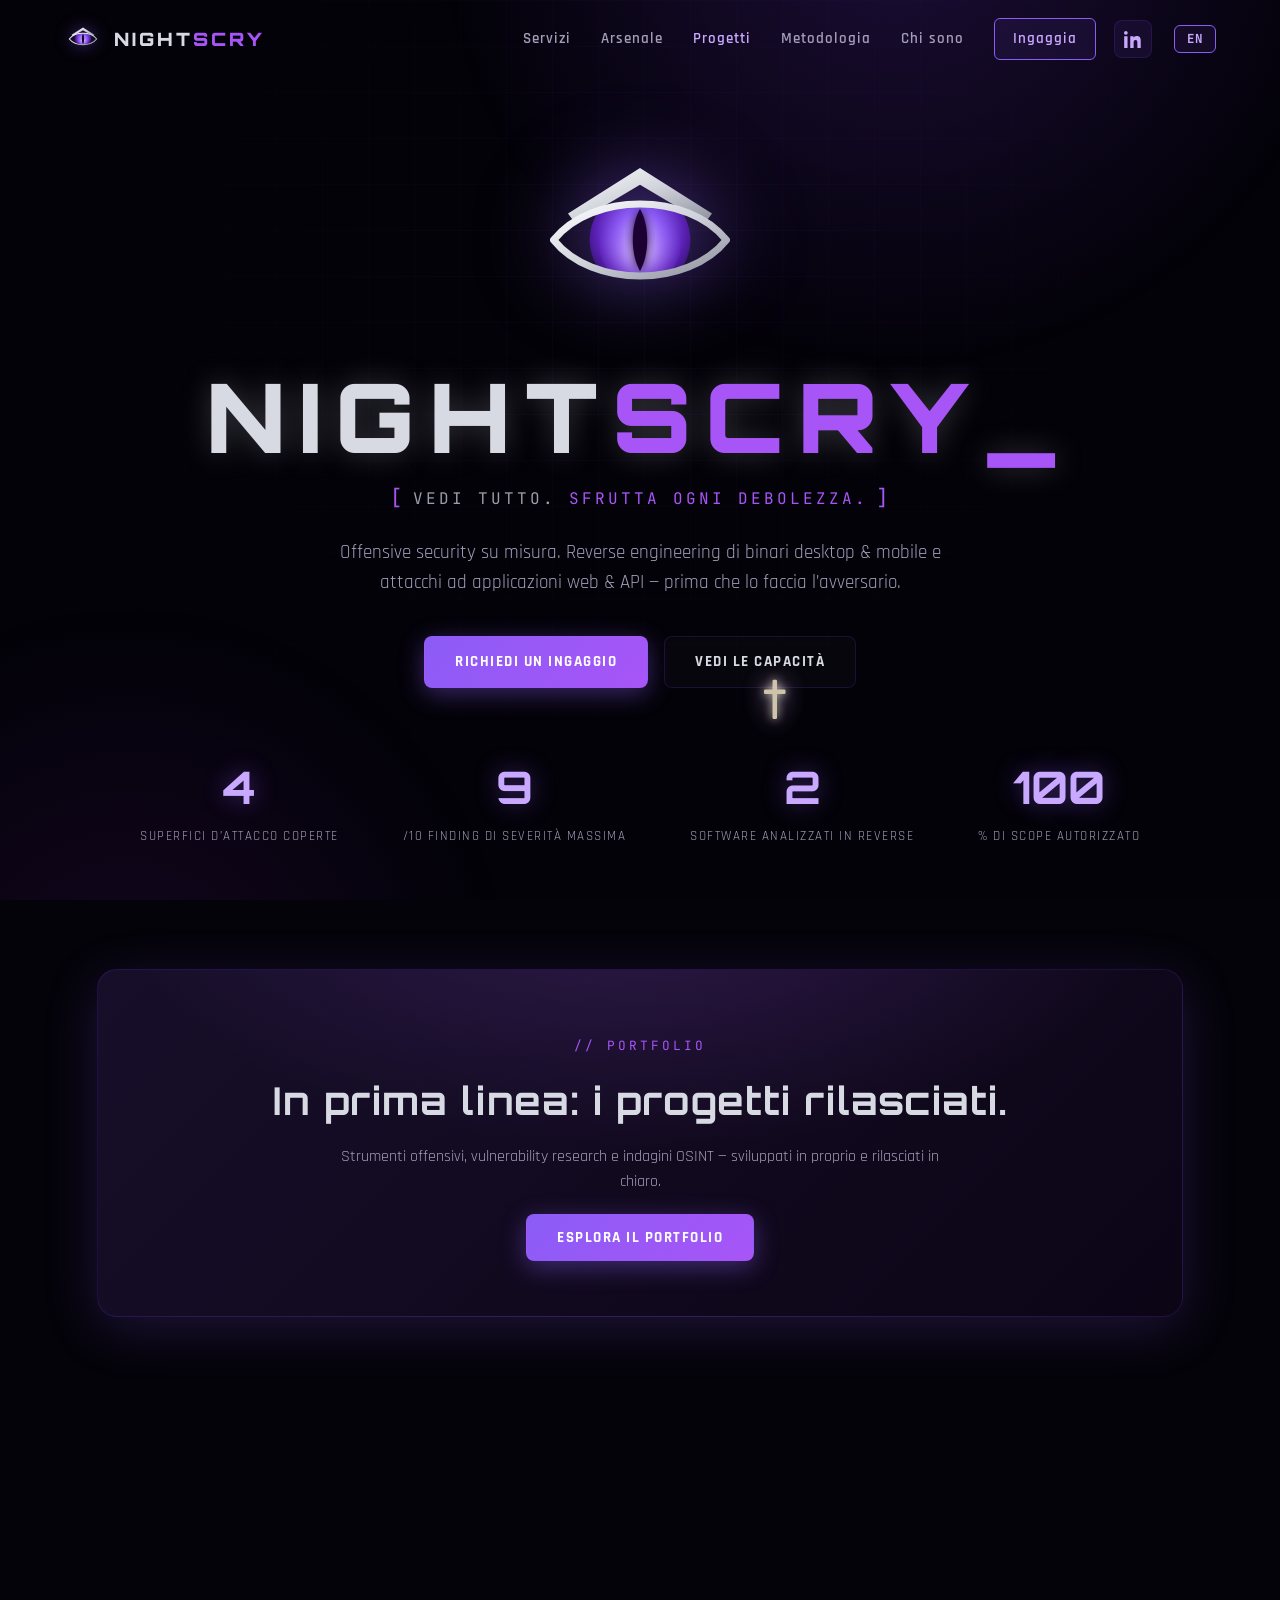
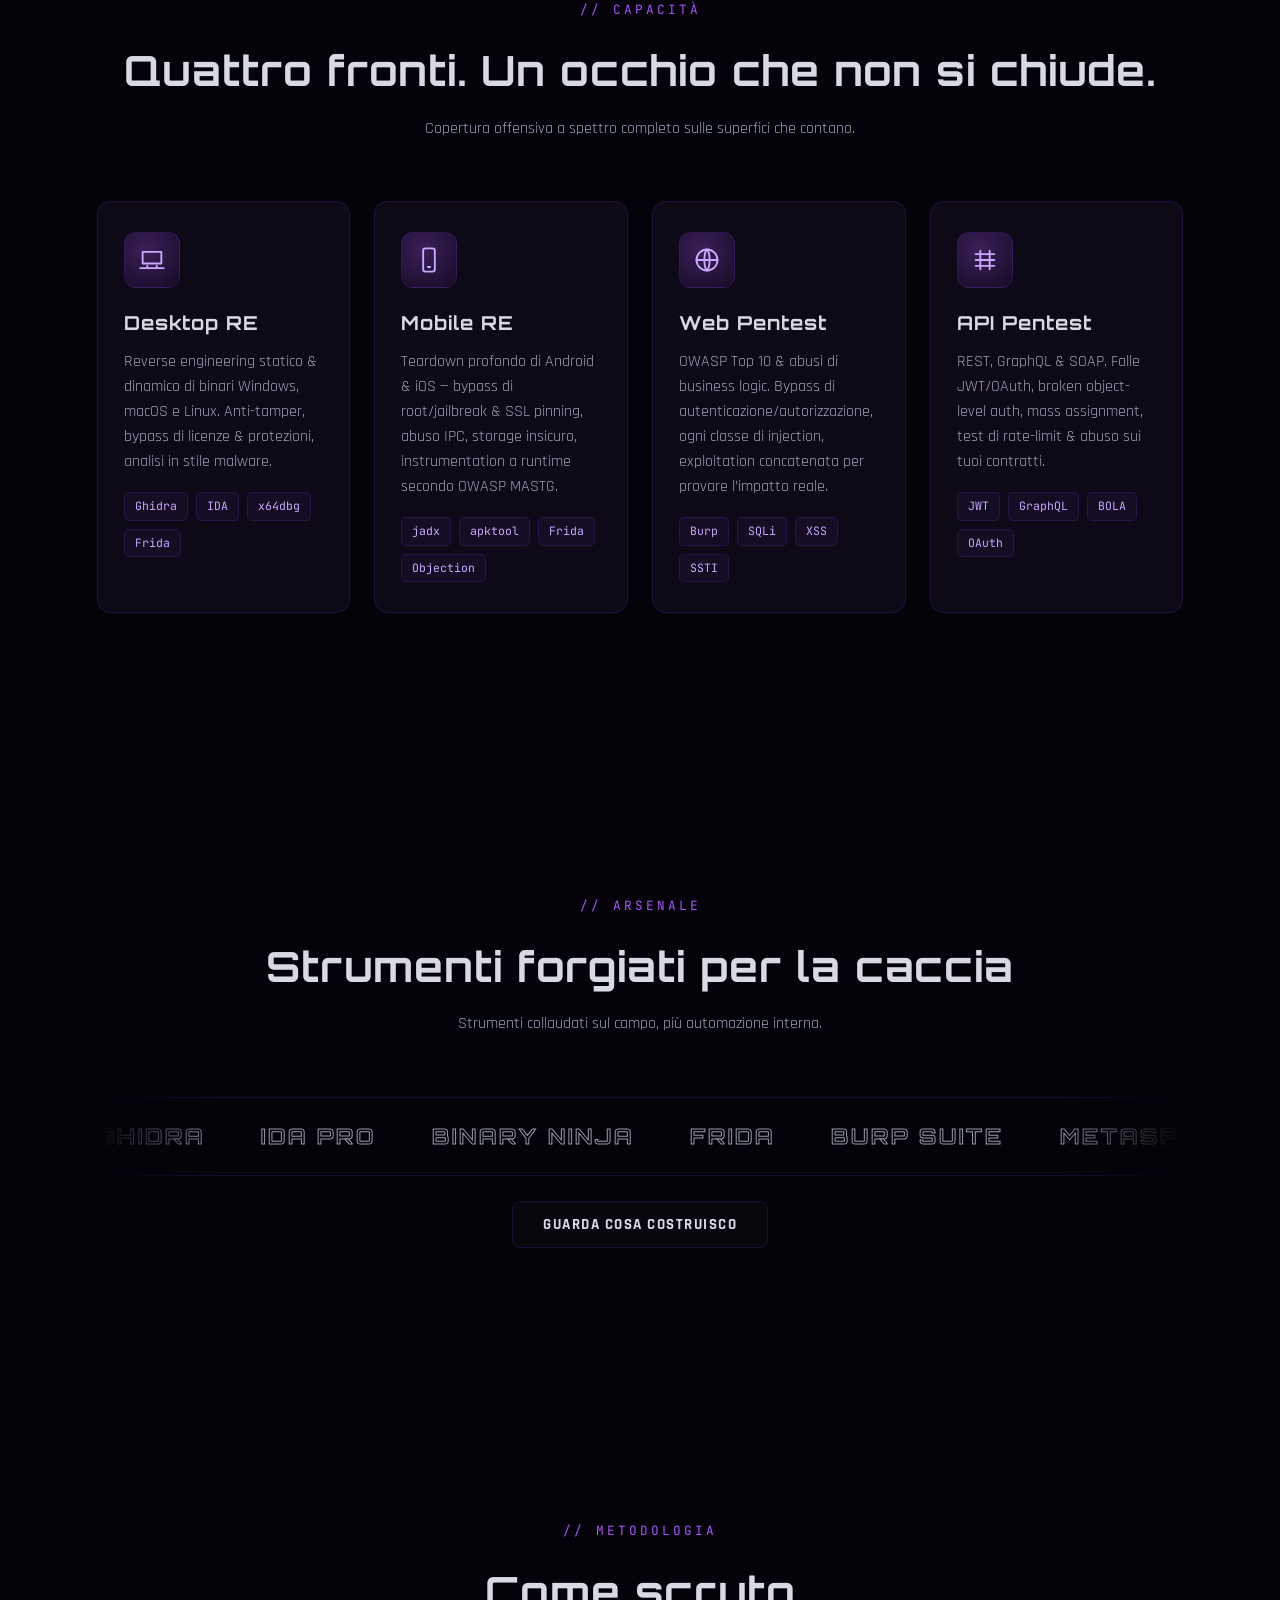
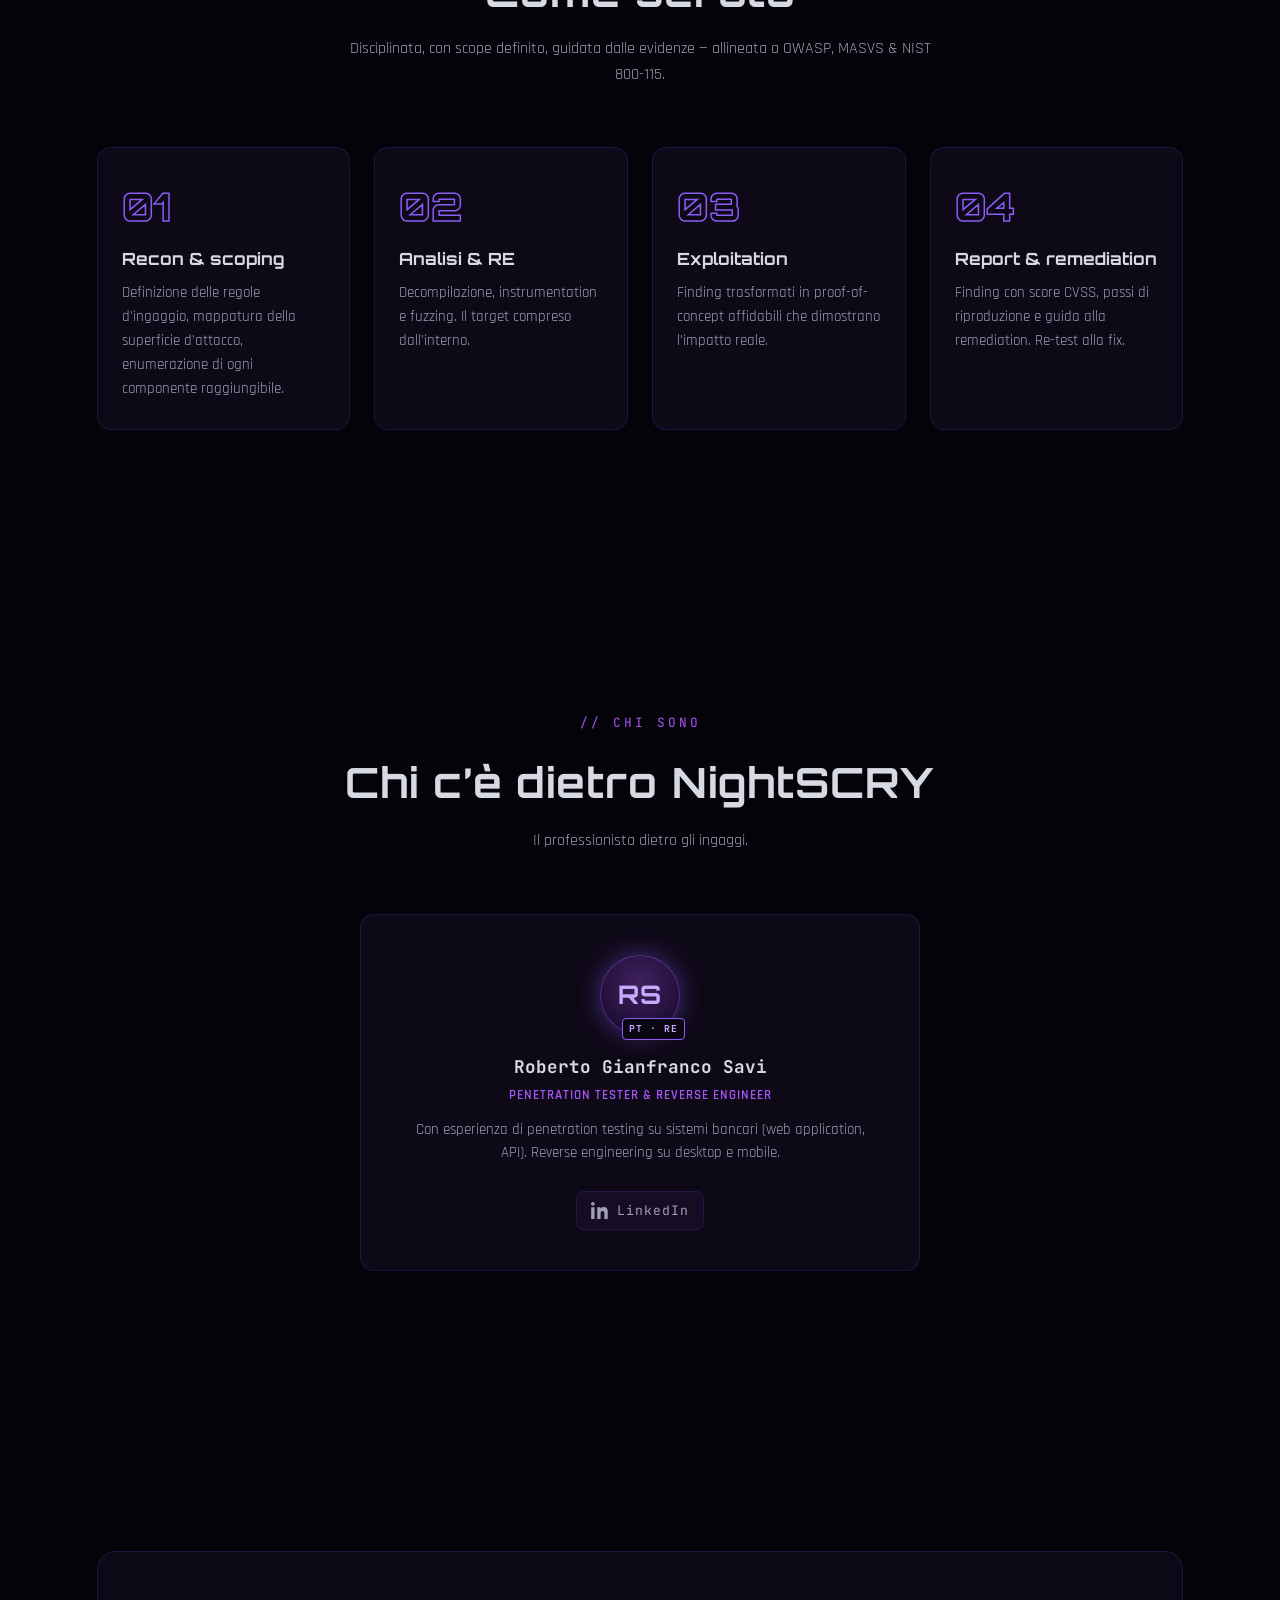
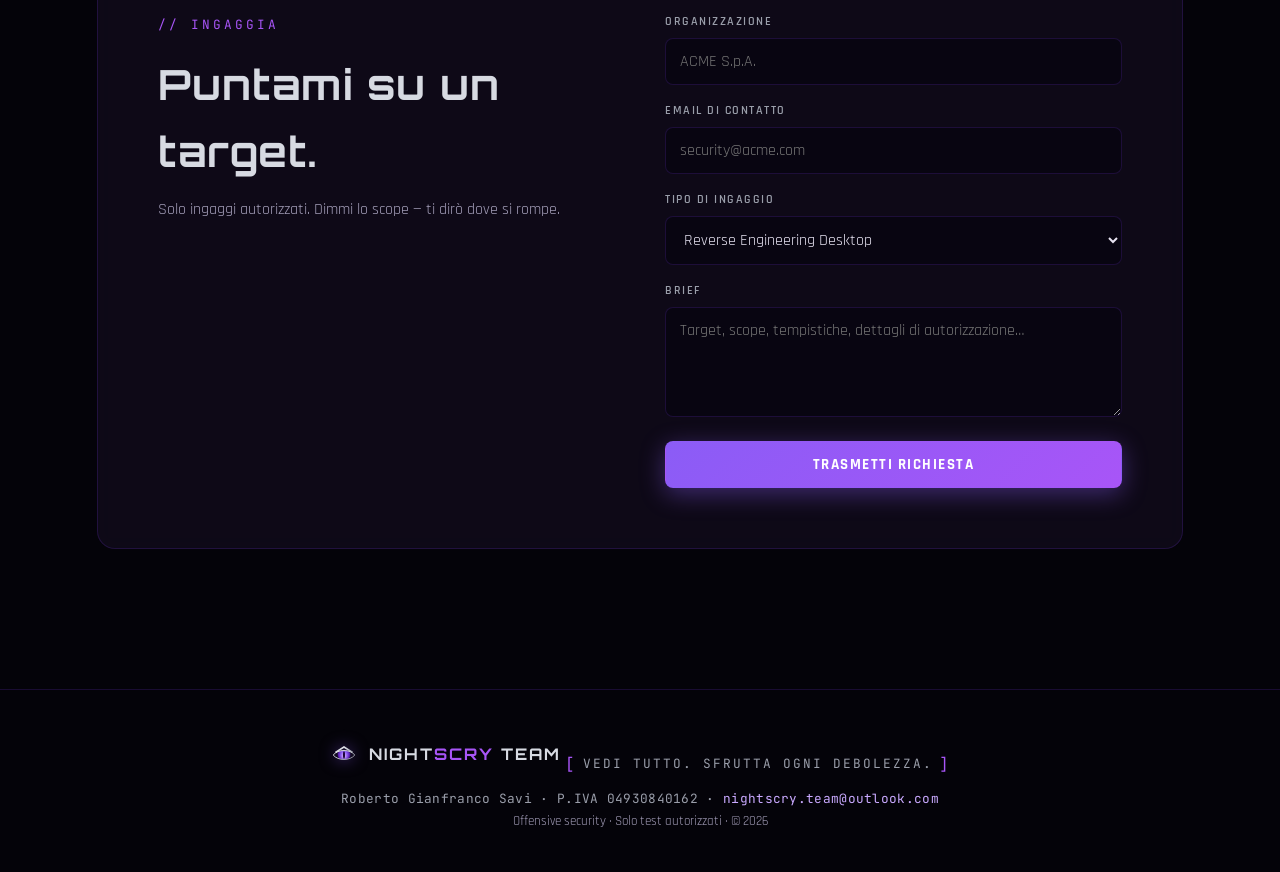
==== commit c16fa480: "update" ====
--- a/index.html
+++ b/index.html
@@ -1,10 +1,10 @@
 <!DOCTYPE html>
-<html lang="en">
+<html lang="it">
 <head>
 <meta charset="UTF-8" />
 <meta name="viewport" content="width=device-width, initial-scale=1.0" />
-<title>NightSCRY Team — See Everything. Exploit Weakness.</title>
-<meta name="description" content="NightSCRY Team — offensive security collective. Reverse engineering on desktop & mobile software, web and API penetration testing." />
+<title data-i18n-title="title.index">NightSCRY Team — Vedi tutto. Sfrutta ogni debolezza.</title>
+<meta name="description" content="NightSCRY Team — offensive security. Reverse engineering on desktop & mobile software, web and API penetration testing." />
 <link rel="icon" type="image/webp" href="logo.webp" />
 <link rel="preconnect" href="https://fonts.googleapis.com" />
 <link rel="preconnect" href="https://fonts.gstatic.com" crossorigin />
@@ -25,13 +25,17 @@
     <span class="brand-text">NIGHT<span class="accent">SCRY</span></span>
   </a>
   <nav class="nav-links" aria-label="Primary">
-    <a href="#services">Services</a>
-    <a href="#arsenal">Arsenal</a>
-    <a href="portfolio.html">Projects</a>
-    <a href="#method">Methodology</a>
-    <a href="#operators">Operators</a>
-    <a href="#contact" class="nav-cta">Engage</a>
+    <a href="#services" data-i18n="nav.services">Servizi</a>
+    <a href="#arsenal" data-i18n="nav.arsenal">Arsenale</a>
+    <a href="portfolio.html" class="nav-hot" data-i18n="nav.projects">Progetti</a>
+    <a href="#method" data-i18n="nav.method">Metodologia</a>
+    <a href="#about" data-i18n="nav.about">Chi sono</a>
+    <a href="#contact" class="nav-cta" data-i18n="nav.engage">Ingaggia</a>
   </nav>
+  <a class="nav-social" href="https://www.linkedin.com/company/nightscry-team/" target="_blank" rel="noopener noreferrer" aria-label="NightSCRY Team su LinkedIn">
+    <svg viewBox="0 0 24 24" aria-hidden="true"><path d="M4.98 3.5A2.5 2.5 0 1 1 0 3.5a2.5 2.5 0 0 1 4.98 0zM.24 8.25h4.47V24H.24V8.25zM8.34 8.25h4.29v2.15h.06c.6-1.13 2.06-2.32 4.24-2.32 4.53 0 5.37 2.98 5.37 6.86V24h-4.47v-6.98c0-1.66-.03-3.8-2.32-3.8-2.32 0-2.68 1.81-2.68 3.68V24H8.34V8.25z"/></svg>
+  </a>
+  <button class="lang-btn" id="langToggle" type="button" aria-label="Switch to English">EN</button>
   <button class="nav-toggle" id="navToggle" aria-label="Toggle menu" aria-expanded="false">
     <span></span><span></span><span></span>
   </button>
@@ -43,29 +47,39 @@
   <section class="hero">
     <div class="hero-logo" id="heroLogo"></div>
     <h1 class="hero-title">NIGHT<span class="accent">SCRY</span><span class="cursor">_</span></h1>
-    <p class="hero-tag"><span class="br">[</span><span class="hero-tag-txt">SEE&nbsp;EVERYTHING. <span class="accent">EXPLOIT&nbsp;WEAKNESS.</span></span><span class="br">]</span></p>
-    <p class="hero-sub">
-      An offensive security collective. We tear apart desktop &amp; mobile binaries,
-      and break web applications &amp; APIs — before the adversary does.
+    <p class="hero-tag"><span class="br">[</span><span class="hero-tag-txt" data-i18n="hero.tag">VEDI&nbsp;TUTTO. <span class="accent">SFRUTTA&nbsp;OGNI&nbsp;DEBOLEZZA.</span></span><span class="br">]</span></p>
+    <p class="hero-sub" data-i18n="hero.sub">
+      Offensive security su misura. Reverse engineering di binari desktop &amp; mobile e attacchi ad
+      applicazioni web &amp; API — prima che lo faccia l’avversario.
     </p>
     <div class="hero-actions">
-      <a href="#contact" class="btn btn-primary">Request an Engagement</a>
-      <a href="#services" class="btn btn-ghost">View Capabilities</a>
+      <a href="#contact" class="btn btn-primary" data-i18n="hero.cta1">Richiedi un ingaggio</a>
+      <a href="#services" class="btn btn-ghost" data-i18n="hero.cta2">Vedi le capacità</a>
     </div>
     <ul class="hero-stats">
-      <li><b data-count="4">0</b><span>Attack surfaces covered</span></li>
-      <li><b data-count="9">0</b><span>/10 highest-severity finding</span></li>
-      <li><b data-count="1">0</b><span>Commercial license cracked</span></li>
-      <li><b data-count="100">0</b><span>% authorized scope</span></li>
+      <li><b data-count="4">0</b><span data-i18n="stat.surfaces">Superfici d’attacco coperte</span></li>
+      <li><b data-count="9">0</b><span data-i18n="stat.severity">/10 finding di severità massima</span></li>
+      <li><b data-count="2">0</b><span data-i18n="stat.re">Software analizzati in reverse</span></li>
+      <li><b data-count="100">0</b><span data-i18n="stat.scope">% di scope autorizzato</span></li>
     </ul>
+  </section>
+
+  <!-- ░░ PORTFOLIO SPOTLIGHT ░░ -->
+  <section class="section spotlight" id="portfolio">
+    <div class="spotlight-inner">
+      <span class="kicker" data-i18n="spot.kicker">// Portfolio</span>
+      <h2 data-i18n="spot.h2">In prima linea: i progetti rilasciati.</h2>
+      <p data-i18n="spot.p">Strumenti offensivi, vulnerability research e indagini OSINT — sviluppati in proprio e rilasciati in chiaro.</p>
+      <a href="portfolio.html" class="btn btn-primary" data-i18n="spot.btn">Esplora il portfolio</a>
+    </div>
   </section>
 
   <!-- ░░ SERVICES ░░ -->
   <section class="section" id="services">
     <div class="section-head">
-      <span class="kicker">// Capabilities</span>
-      <h2>Four edges. One unblinking eye.</h2>
-      <p>Full-spectrum offensive coverage across the surfaces that matter.</p>
+      <span class="kicker" data-i18n="serv.kicker">// Capacità</span>
+      <h2 data-i18n="serv.h2">Quattro fronti. Un occhio che non si chiude.</h2>
+      <p data-i18n="serv.p">Copertura offensiva a spettro completo sulle superfici che contano.</p>
     </div>
     <div class="cards">
       <article class="card">
@@ -73,7 +87,7 @@
           <svg viewBox="0 0 24 24"><path d="M4 5h16v10H4z M2 19h20 M8 19v-2 M16 19v-2" /></svg>
         </div>
         <h3>Desktop RE</h3>
-        <p>Static &amp; dynamic reverse engineering of Windows, macOS and Linux binaries. Anti-tamper, licensing &amp; protection bypass, malware-grade analysis.</p>
+        <p data-i18n="serv.c1.p">Reverse engineering statico &amp; dinamico di binari Windows, macOS e Linux. Anti-tamper, bypass di licenze &amp; protezioni, analisi in stile malware.</p>
         <ul class="tags"><li>Ghidra</li><li>IDA</li><li>x64dbg</li><li>Frida</li></ul>
       </article>
       <article class="card">
@@ -81,7 +95,7 @@
           <svg viewBox="0 0 24 24"><rect x="7" y="2" width="10" height="20" rx="2"/><path d="M11 18h2"/></svg>
         </div>
         <h3>Mobile RE</h3>
-        <p>Android &amp; iOS deep teardown — root/jailbreak &amp; SSL-pinning bypass, IPC abuse, insecure storage, runtime instrumentation per OWASP MASTG.</p>
+        <p data-i18n="serv.c2.p">Teardown profondo di Android &amp; iOS — bypass di root/jailbreak &amp; SSL pinning, abuso IPC, storage insicuro, instrumentation a runtime secondo OWASP MASTG.</p>
         <ul class="tags"><li>jadx</li><li>apktool</li><li>Frida</li><li>Objection</li></ul>
       </article>
       <article class="card">
@@ -89,7 +103,7 @@
           <svg viewBox="0 0 24 24"><circle cx="12" cy="12" r="9"/><path d="M3 12h18 M12 3c3 3 3 15 0 18 M12 3c-3 3-3 15 0 18"/></svg>
         </div>
         <h3>Web Pentest</h3>
-        <p>OWASP Top 10 &amp; business-logic abuse. Auth/authz bypass, every injection class, chained exploitation to prove real-world impact.</p>
+        <p data-i18n="serv.c3.p">OWASP Top 10 &amp; abusi di business logic. Bypass di autenticazione/autorizzazione, ogni classe di injection, exploitation concatenata per provare l’impatto reale.</p>
         <ul class="tags"><li>Burp</li><li>SQLi</li><li>XSS</li><li>SSTI</li></ul>
       </article>
       <article class="card">
@@ -97,7 +111,7 @@
           <svg viewBox="0 0 24 24"><path d="M4 7h16 M4 12h16 M4 17h16 M8 4v16 M16 4v16"/></svg>
         </div>
         <h3>API Pentest</h3>
-        <p>REST, GraphQL &amp; SOAP. JWT/OAuth flaws, broken object-level auth, mass assignment, rate-limit &amp; abuse testing against your contracts.</p>
+        <p data-i18n="serv.c4.p">REST, GraphQL &amp; SOAP. Falle JWT/OAuth, broken object-level auth, mass assignment, test di rate-limit &amp; abuso sui tuoi contratti.</p>
         <ul class="tags"><li>JWT</li><li>GraphQL</li><li>BOLA</li><li>OAuth</li></ul>
       </article>
     </div>
@@ -106,9 +120,9 @@
   <!-- ░░ ARSENAL ░░ -->
   <section class="section" id="arsenal">
     <div class="section-head">
-      <span class="kicker">// Arsenal</span>
-      <h2>Tooling forged for the hunt</h2>
-      <p>Battle-tested instruments plus in-house automation.</p>
+      <span class="kicker" data-i18n="ars.kicker">// Arsenale</span>
+      <h2 data-i18n="ars.h2">Strumenti forgiati per la caccia</h2>
+      <p data-i18n="ars.p">Strumenti collaudati sul campo, più automazione interna.</p>
     </div>
     <div class="marquee" aria-hidden="true">
       <div class="marquee-track">
@@ -117,60 +131,58 @@
       </div>
     </div>
     <div class="arsenal-cta">
-      <a href="portfolio.html" class="btn btn-ghost">See What We Build</a>
+      <a href="portfolio.html" class="btn btn-ghost" data-i18n="ars.cta">Guarda cosa costruisco</a>
     </div>
   </section>
 
   <!-- ░░ METHODOLOGY ░░ -->
   <section class="section" id="method">
     <div class="section-head">
-      <span class="kicker">// Methodology</span>
-      <h2>How we scry</h2>
-      <p>Disciplined, scoped, evidence-driven — aligned to OWASP, MASVS &amp; NIST 800-115.</p>
+      <span class="kicker" data-i18n="met.kicker">// Metodologia</span>
+      <h2 data-i18n="met.h2">Come scruto</h2>
+      <p data-i18n="met.p">Disciplinata, con scope definito, guidata dalle evidenze — allineata a OWASP, MASVS &amp; NIST 800-115.</p>
     </div>
     <ol class="timeline">
       <li>
         <span class="tl-no">01</span>
-        <h3>Recon &amp; Scoping</h3>
-        <p>Define rules of engagement, map the attack surface, enumerate every reachable component.</p>
+        <h3 data-i18n="met.s1.h">Recon &amp; scoping</h3>
+        <p data-i18n="met.s1.p">Definizione delle regole d’ingaggio, mappatura della superficie d’attacco, enumerazione di ogni componente raggiungibile.</p>
       </li>
       <li>
         <span class="tl-no">02</span>
-        <h3>Analysis &amp; RE</h3>
-        <p>Decompile, instrument and fuzz. Understand the target from the inside out.</p>
+        <h3 data-i18n="met.s2.h">Analisi &amp; RE</h3>
+        <p data-i18n="met.s2.p">Decompilazione, instrumentation e fuzzing. Il target compreso dall’interno.</p>
       </li>
       <li>
         <span class="tl-no">03</span>
-        <h3>Exploitation</h3>
-        <p>Weaponize findings into reliable proof-of-concepts that demonstrate true impact.</p>
+        <h3 data-i18n="met.s3.h">Exploitation</h3>
+        <p data-i18n="met.s3.p">Finding trasformati in proof-of-concept affidabili che dimostrano l’impatto reale.</p>
       </li>
       <li>
         <span class="tl-no">04</span>
-        <h3>Report &amp; Remediate</h3>
-        <p>CVSS-scored findings, reproduction steps and remediation guidance. Re-test on fix.</p>
+        <h3 data-i18n="met.s4.h">Report &amp; remediation</h3>
+        <p data-i18n="met.s4.p">Finding con score CVSS, passi di riproduzione e guida alla remediation. Re-test alla fix.</p>
       </li>
     </ol>
   </section>
 
-  <!-- ░░ OPERATORS ░░ -->
-  <section class="section" id="operators">
-    <div class="section-head">
-      <span class="kicker">// Operators</span>
-      <h2>The eyes in the dark</h2>
-      <p>A tight cell of specialists. Handles only — for obvious reasons.</p>
-    </div>
-    <div class="cards ops">
-      <article class="op">
-        <div class="op-avatar" data-tag="FULL"><img src="https://github.com/doggoAngel.png" alt="doggoAngel" /></div>
-        <h3>doggoAngel</h3>
-        <span class="op-role">Full-Spectrum Operator</span>
-        <p>Web, API, mobile and desktop pentesting, plus reverse engineering.</p>
-      </article>
-      <article class="op">
-        <div class="op-avatar" data-tag="RE"><img src="https://github.com/mariettone.png" alt="mariettone" /></div>
-        <h3>mariettone</h3>
-        <span class="op-role">Reverse Engineer</span>
-        <p>Reverse engineering across desktop and mobile targets.</p>
+  <!-- ░░ ABOUT ░░ -->
+  <section class="section" id="about">
+    <div class="section-head">
+      <span class="kicker" data-i18n="about.kicker">// Chi sono</span>
+      <h2 data-i18n="about.h2">Chi c’è dietro NightSCRY</h2>
+      <p data-i18n="about.intro">Il professionista dietro gli ingaggi.</p>
+    </div>
+    <div class="about-wrap">
+      <article class="op about-card">
+        <div class="op-avatar" data-tag="PT · RE">RS</div>
+        <h3>Roberto Gianfranco Savi</h3>
+        <span class="op-role" data-i18n="about.role">Penetration Tester &amp; Reverse Engineer</span>
+        <p data-i18n="about.bio">Con esperienza di penetration testing su sistemi bancari (web application, API). Reverse engineering su desktop e mobile.</p>
+        <a class="social-link about-link" href="https://www.linkedin.com/in/roberto-g-savi-965b9a2a2/" target="_blank" rel="noopener noreferrer" aria-label="Roberto Savi su LinkedIn">
+          <svg viewBox="0 0 24 24" aria-hidden="true"><path d="M4.98 3.5A2.5 2.5 0 1 1 0 3.5a2.5 2.5 0 0 1 4.98 0zM.24 8.25h4.47V24H.24V8.25zM8.34 8.25h4.29v2.15h.06c.6-1.13 2.06-2.32 4.24-2.32 4.53 0 5.37 2.98 5.37 6.86V24h-4.47v-6.98c0-1.66-.03-3.8-2.32-3.8-2.32 0-2.68 1.81-2.68 3.68V24H8.34V8.25z"/></svg>
+          <span>LinkedIn</span>
+        </a>
       </article>
     </div>
   </section>
@@ -179,35 +191,35 @@
   <section class="section contact" id="contact">
     <div class="contact-panel">
       <div class="section-head left">
-        <span class="kicker">// Engage</span>
-        <h2>Point us at a target.</h2>
-        <p>Authorized engagements only. Tell us the scope — we'll tell you where it breaks.</p>
+        <span class="kicker" data-i18n="con.kicker">// Ingaggia</span>
+        <h2 data-i18n="con.h2">Puntami su un target.</h2>
+        <p data-i18n="con.p">Solo ingaggi autorizzati. Dimmi lo scope — ti dirò dove si rompe.</p>
       </div>
       <form class="form" id="engageForm" novalidate>
         <div class="field">
-          <label for="org">Organization</label>
-          <input id="org" name="org" type="text" placeholder="ACME Corp" required />
-        </div>
-        <div class="field">
-          <label for="email">Contact email</label>
+          <label for="org" data-i18n="lbl.org">Organizzazione</label>
+          <input id="org" name="org" type="text" placeholder="ACME S.p.A." data-i18n-ph="ph.org" required />
+        </div>
+        <div class="field">
+          <label for="email" data-i18n="lbl.email">Email di contatto</label>
           <input id="email" name="email" type="email" placeholder="security@acme.com" required />
         </div>
         <div class="field">
-          <label for="scope">Engagement type</label>
+          <label for="scope" data-i18n="lbl.scope">Tipo di ingaggio</label>
           <select id="scope" name="scope">
-            <option>Desktop Reverse Engineering</option>
-            <option>Mobile Reverse Engineering</option>
-            <option>Web Application Pentest</option>
-            <option>API Pentest</option>
-            <option>Full-spectrum / Red Team</option>
+            <option data-i18n="opt.desktop">Reverse Engineering Desktop</option>
+            <option data-i18n="opt.mobile">Reverse Engineering Mobile</option>
+            <option data-i18n="opt.web">Pentest Web Application</option>
+            <option data-i18n="opt.api">Pentest API</option>
+            <option data-i18n="opt.full">Spettro completo / Red Team</option>
           </select>
         </div>
         <div class="field">
-          <label for="brief">Brief</label>
-          <textarea id="brief" name="brief" rows="4" placeholder="Targets, scope, timeline, authorization details..."></textarea>
-        </div>
-        <button type="submit" class="btn btn-primary full">Transmit Request</button>
-        <p class="form-note" id="formNote" hidden>◉ Opening your email client — send the pre-filled message to reach us.</p>
+          <label for="brief" data-i18n="lbl.brief">Brief</label>
+          <textarea id="brief" name="brief" rows="4" placeholder="Target, scope, tempistiche, dettagli di autorizzazione…" data-i18n-ph="ph.brief"></textarea>
+        </div>
+        <button type="submit" class="btn btn-primary full" data-i18n="btn.submit">Trasmetti richiesta</button>
+        <p class="form-note" id="formNote" data-i18n="form.note" hidden>◉ Apertura del client email — invia il messaggio precompilato per contattarci.</p>
       </form>
     </div>
   </section>
@@ -219,11 +231,13 @@
     <span class="brand-mark sm" id="footLogo"></span>
     <span>NIGHT<span class="accent">SCRY</span> TEAM</span>
   </div>
-  <p class="footer-tag"><span class="br">[</span><span class="footer-tag-txt">SEE&nbsp;EVERYTHING. EXPLOIT&nbsp;WEAKNESS.</span><span class="br">]</span></p>
-  <p class="footer-fine">Offensive security collective · Authorized testing only · © <span id="yr"></span></p>
+  <p class="footer-tag"><span class="br">[</span><span class="footer-tag-txt" data-i18n="footer.tag">VEDI&nbsp;TUTTO. SFRUTTA&nbsp;OGNI&nbsp;DEBOLEZZA.</span><span class="br">]</span></p>
+  <p class="footer-legal">Roberto Gianfranco Savi · P.IVA 04930840162 · <a href="mailto:nightscry.team@outlook.com">nightscry.team@outlook.com</a></p>
+  <p class="footer-fine"><span data-i18n="footer.fine">Offensive security · Solo test autorizzati · © </span><span id="yr"></span></p>
 </footer>
 
 <script src="logo.js"></script>
 <script src="script.js"></script>
+<script src="i18n.js"></script>
 </body>
 </html>
--- a/styles.css
+++ b/styles.css
@@ -266,6 +266,13 @@
 .op-role { display: block; color: var(--purple-bright); font-weight: 600; letter-spacing: 1px; font-size: .82rem; text-transform: uppercase; margin: 4px 0 12px; }
 .op p { color: var(--txt-dim); font-size: .92rem; }
 
+/* single About profile */
+.about-wrap { display: flex; justify-content: center; }
+.about-card { max-width: 560px; width: 100%; text-align: center; padding: 40px 30px; }
+.about-card .op-avatar { font-family: 'Orbitron', sans-serif; font-weight: 700; font-size: 1.6rem; letter-spacing: 1px; }
+.about-card p { margin: 0 auto 22px; max-width: 460px; }
+.about-link { margin-top: 4px; }
+
 /* ════════ PROJECTS ════════ */
 /* CTA closing the Arsenal marquee on the home page */
 .arsenal-cta { text-align: center; margin-top: 36px; }
@@ -406,3 +413,102 @@
   * { animation: none !important; transition: none !important; }
   .reveal { opacity: 1; transform: none; }
 }
+
+/* ── easter egg: mini cross of Jesus hidden in the pupil ── */
+.ns-cross { opacity: 0; transform-box: view-box; transform-origin: 100px 100px;
+  transform: scale(.4); pointer-events: none; transition: opacity .4s ease; }
+.ns-pupil { cursor: pointer; }
+.ns-reveal-cross .ns-cross {
+  opacity: 1;
+  filter: drop-shadow(0 0 3px #fff8e1) drop-shadow(0 0 7px #f5e6c8);
+  animation: ns-cross-in .9s cubic-bezier(.2,.9,.25,1.2) forwards;
+}
+@keyframes ns-cross-in {
+  0%   { transform: scale(.2); }
+  60%  { transform: scale(1.15); }
+  100% { transform: scale(1); }
+}
+
+/* ── easter egg: mini crosses that drift in while scrolling ── */
+.ns-scroll-cross {
+  position: fixed; z-index: 55; pointer-events: none;
+  opacity: 0; transform: translateY(10px) scale(.7);
+  color: #f5e6c8;
+  filter: drop-shadow(0 0 5px #fff8e1) drop-shadow(0 0 12px rgba(216,180,254,.7));
+  transition: opacity .5s ease, transform 2.4s ease-out;
+}
+.ns-scroll-cross svg { width: 100%; height: auto; display: block; }
+.ns-scroll-cross.go {
+  opacity: .85;
+  transform: translate(var(--drift, 0), -46px) scale(1);
+}
+.ns-scroll-cross.out { opacity: 0; }
+
+/* ════════ LANGUAGE TOGGLE ════════ */
+.nav-links { margin-left: auto; }
+.lang-btn {
+  font-family: 'JetBrains Mono', monospace; font-weight: 700; letter-spacing: 1px;
+  font-size: .78rem; color: var(--purple-soft); margin-left: 22px;
+  border: 1px solid var(--purple); border-radius: 6px; padding: 7px 12px;
+  background: rgba(139, 92, 246, .08); cursor: pointer; line-height: 1;
+  transition: background .2s, box-shadow .2s, color .2s;
+}
+.lang-btn:hover { background: rgba(139, 92, 246, .2); box-shadow: var(--glow); color: #fff; }
+
+/* LinkedIn icon in the navbar (visible above the fold) */
+.nav-social {
+  display: inline-flex; align-items: center; justify-content: center;
+  width: 38px; height: 38px; margin-left: 18px; border-radius: 8px;
+  color: var(--purple-soft); border: 1px solid var(--line);
+  background: rgba(139, 92, 246, .08);
+  transition: color .2s, border-color .2s, box-shadow .2s, background .2s;
+}
+.nav-social:hover { color: #fff; border-color: var(--purple); box-shadow: var(--glow); background: rgba(139, 92, 246, .18); }
+.nav-social svg { width: 18px; height: 18px; fill: currentColor; }
+
+/* portfolio nav link kept in the foreground */
+.nav-links a.nav-hot { color: var(--purple-soft); }
+.nav-links a.nav-hot::after { background: var(--purple-bright); }
+
+/* ════════ PORTFOLIO SPOTLIGHT ════════ */
+.spotlight { padding-top: clamp(20px, 4vw, 40px); }
+.spotlight-inner {
+  position: relative; overflow: hidden; text-align: center;
+  padding: clamp(34px, 6vw, 66px) clamp(22px, 5vw, 60px);
+  border: 1px solid var(--line); border-radius: 20px;
+  background:
+    radial-gradient(80% 120% at 50% -20%, rgba(168, 85, 247, .18), transparent 60%),
+    linear-gradient(135deg, rgba(139, 92, 246, .14), rgba(88, 28, 135, .10));
+  box-shadow: 0 12px 54px rgba(139, 92, 246, .20);
+}
+.spotlight-inner .kicker { display: block; }
+.spotlight-inner h2 {
+  font-family: 'Orbitron', sans-serif; font-weight: 700; color: var(--silver);
+  font-size: clamp(1.5rem, 4.2vw, 2.4rem); letter-spacing: 1px; margin: 14px 0 12px;
+}
+.spotlight-inner p { color: var(--txt-dim); max-width: 640px; margin: 0 auto 30px; }
+
+/* ════════ FOOTER SOCIAL ════════ */
+.footer-social { margin: 16px 0 6px; }
+.social-link {
+  display: inline-flex; align-items: center; gap: 8px;
+  font-family: 'JetBrains Mono', monospace; font-size: .82rem; letter-spacing: 1px;
+  color: var(--txt-dim); border: 1px solid var(--line); border-radius: 8px;
+  padding: 8px 14px; background: rgba(139, 92, 246, .06);
+  transition: color .2s, border-color .2s, box-shadow .2s, background .2s;
+}
+.social-link:hover { color: #fff; border-color: var(--purple); box-shadow: var(--glow); background: rgba(139, 92, 246, .16); }
+.social-link svg { width: 18px; height: 18px; fill: currentColor; }
+
+@media (max-width: 860px) {
+  .nav-social { margin-left: auto; }
+  .lang-btn { margin-left: 12px; margin-right: 14px; }
+}
+
+/* business / legal line in footer */
+.footer-legal {
+  color: var(--silver-dim); font-size: .8rem; letter-spacing: .3px;
+  margin: 6px 0 2px; font-family: 'JetBrains Mono', monospace;
+}
+.footer-legal a { color: var(--purple-soft); transition: color .2s; }
+.footer-legal a:hover { color: #fff; text-decoration: underline; }
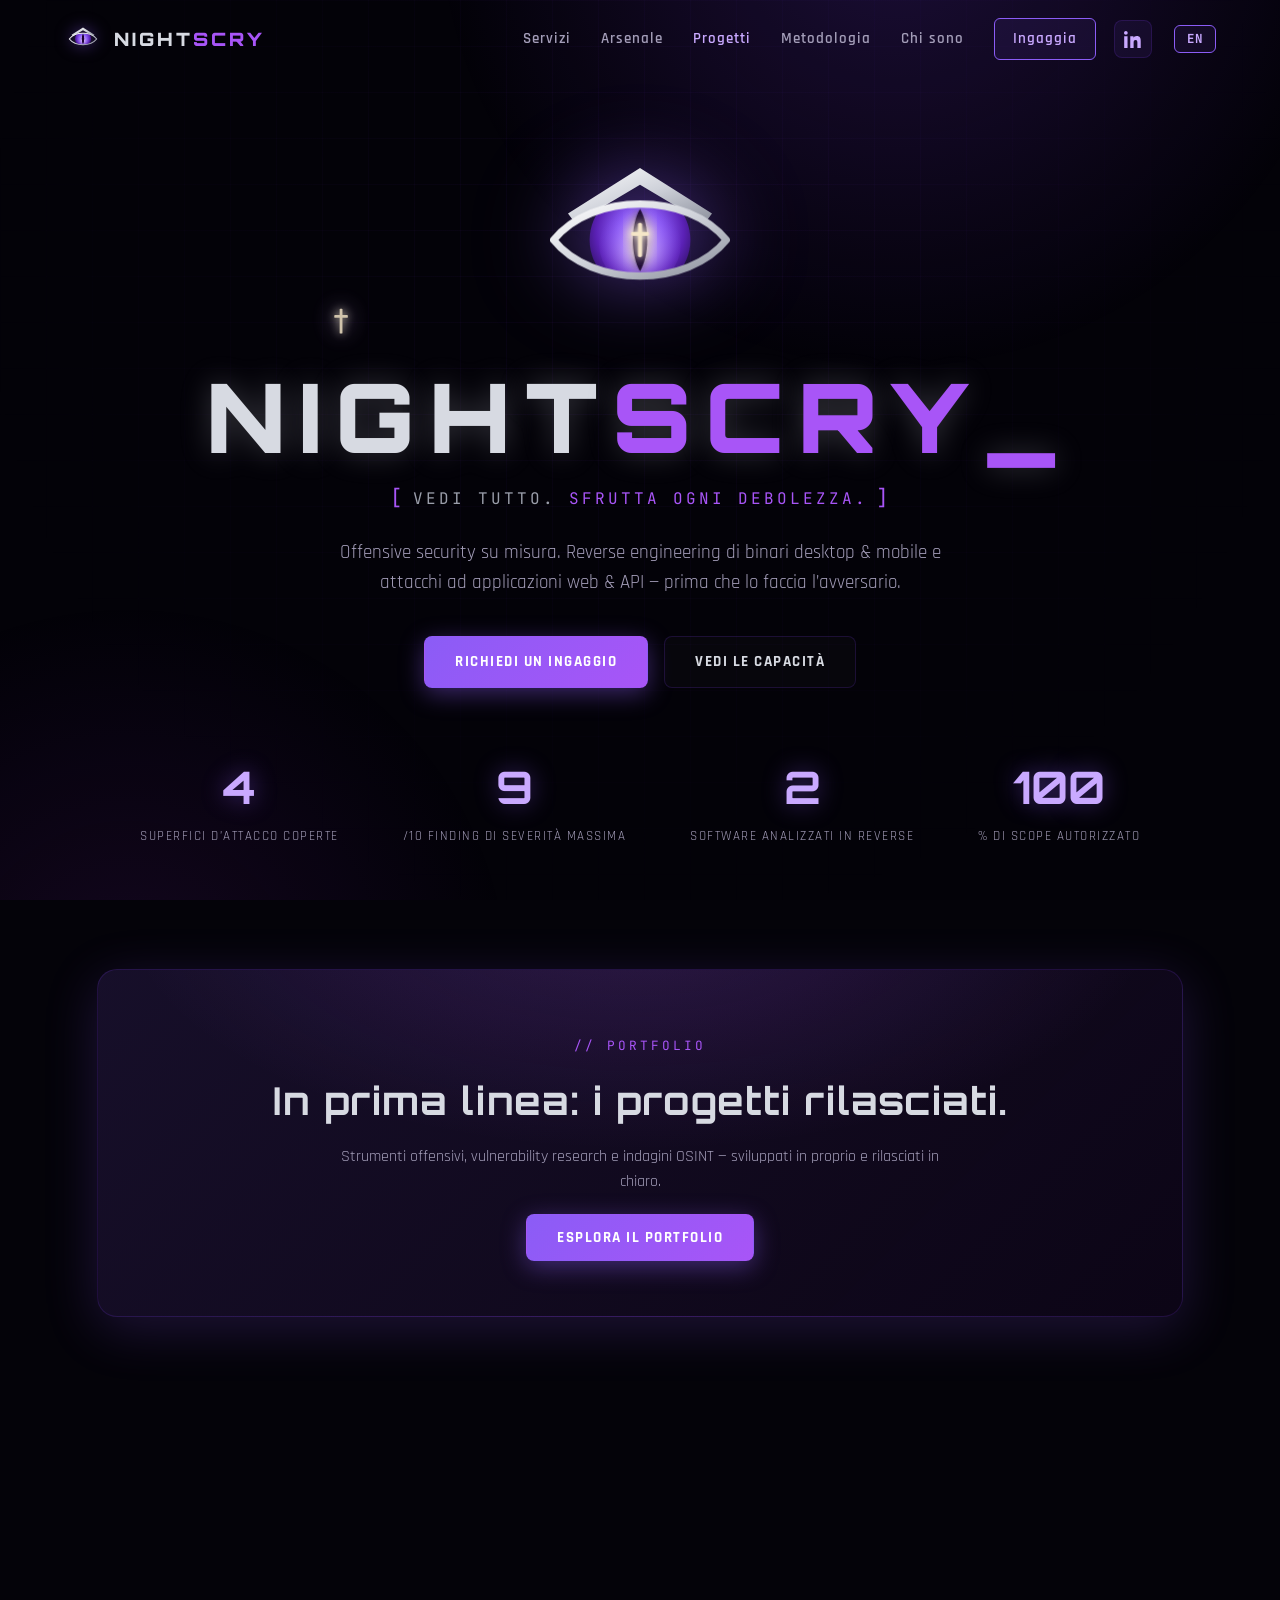
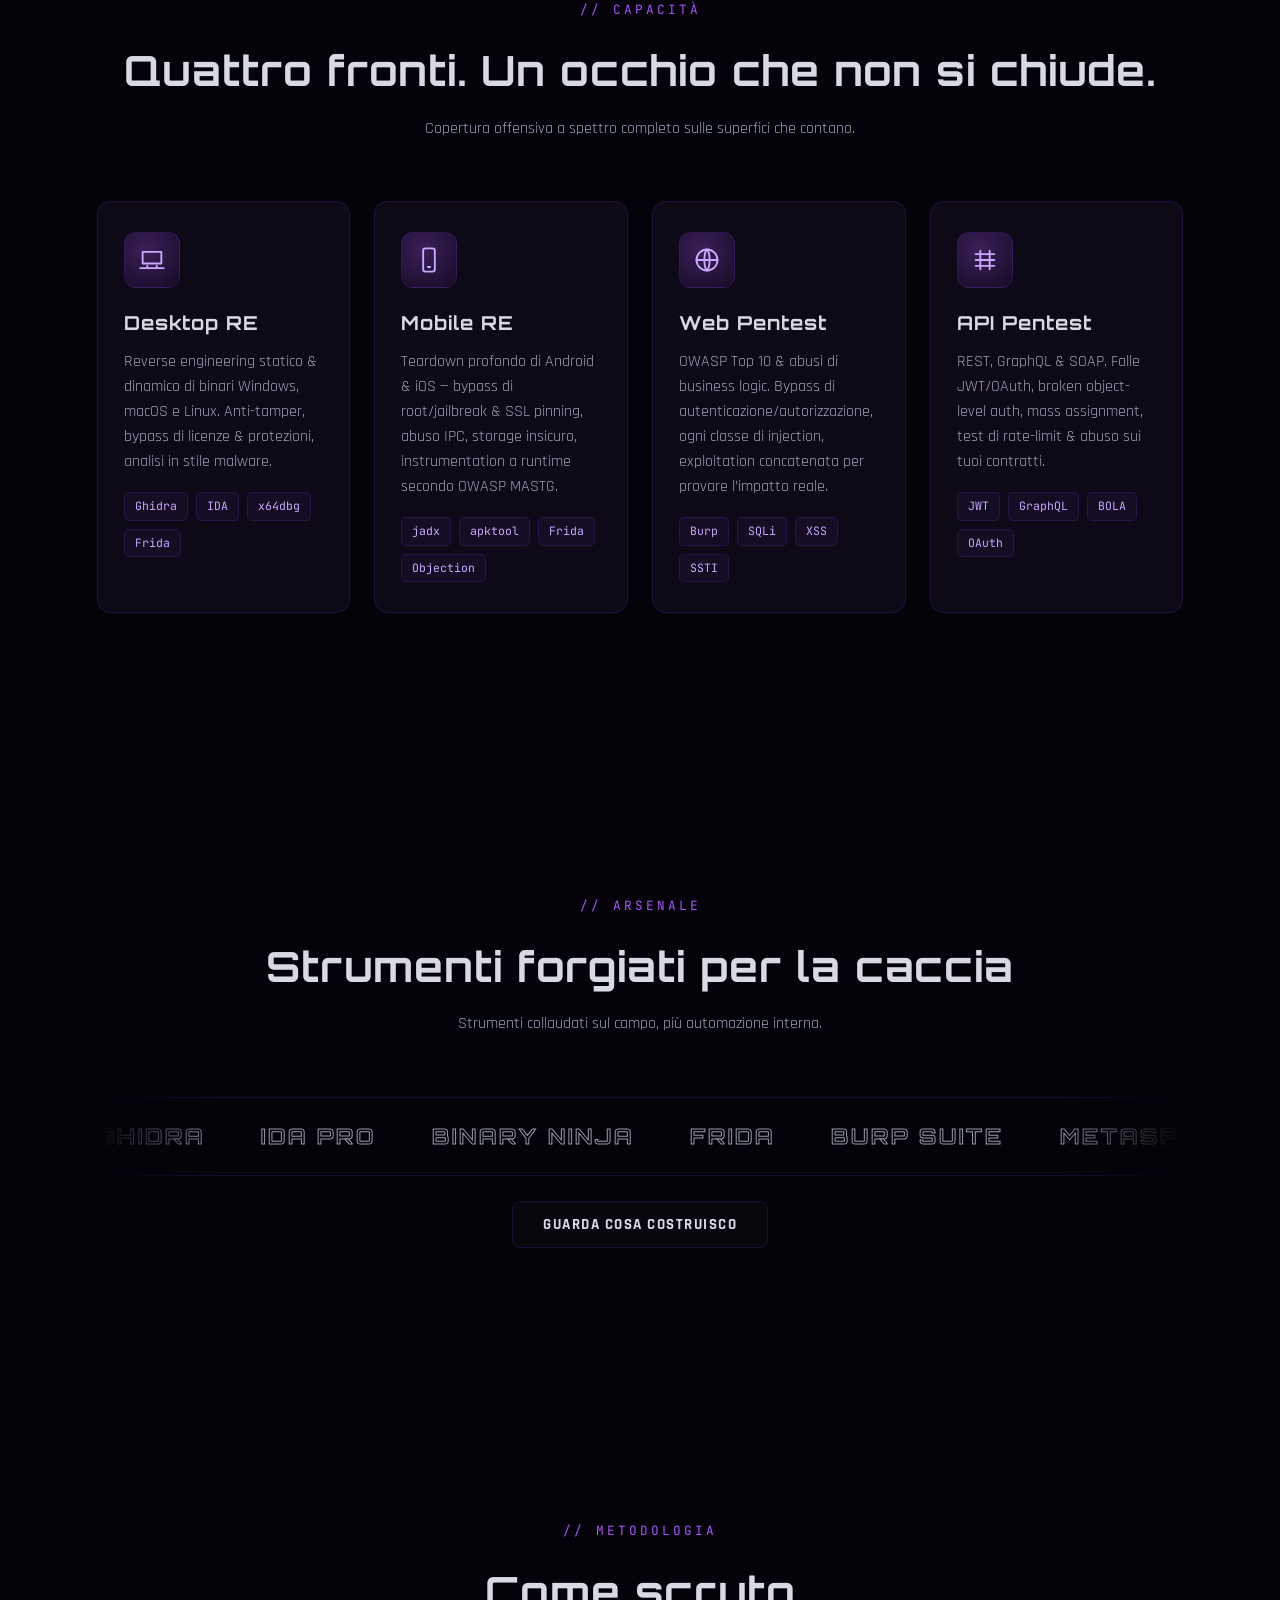
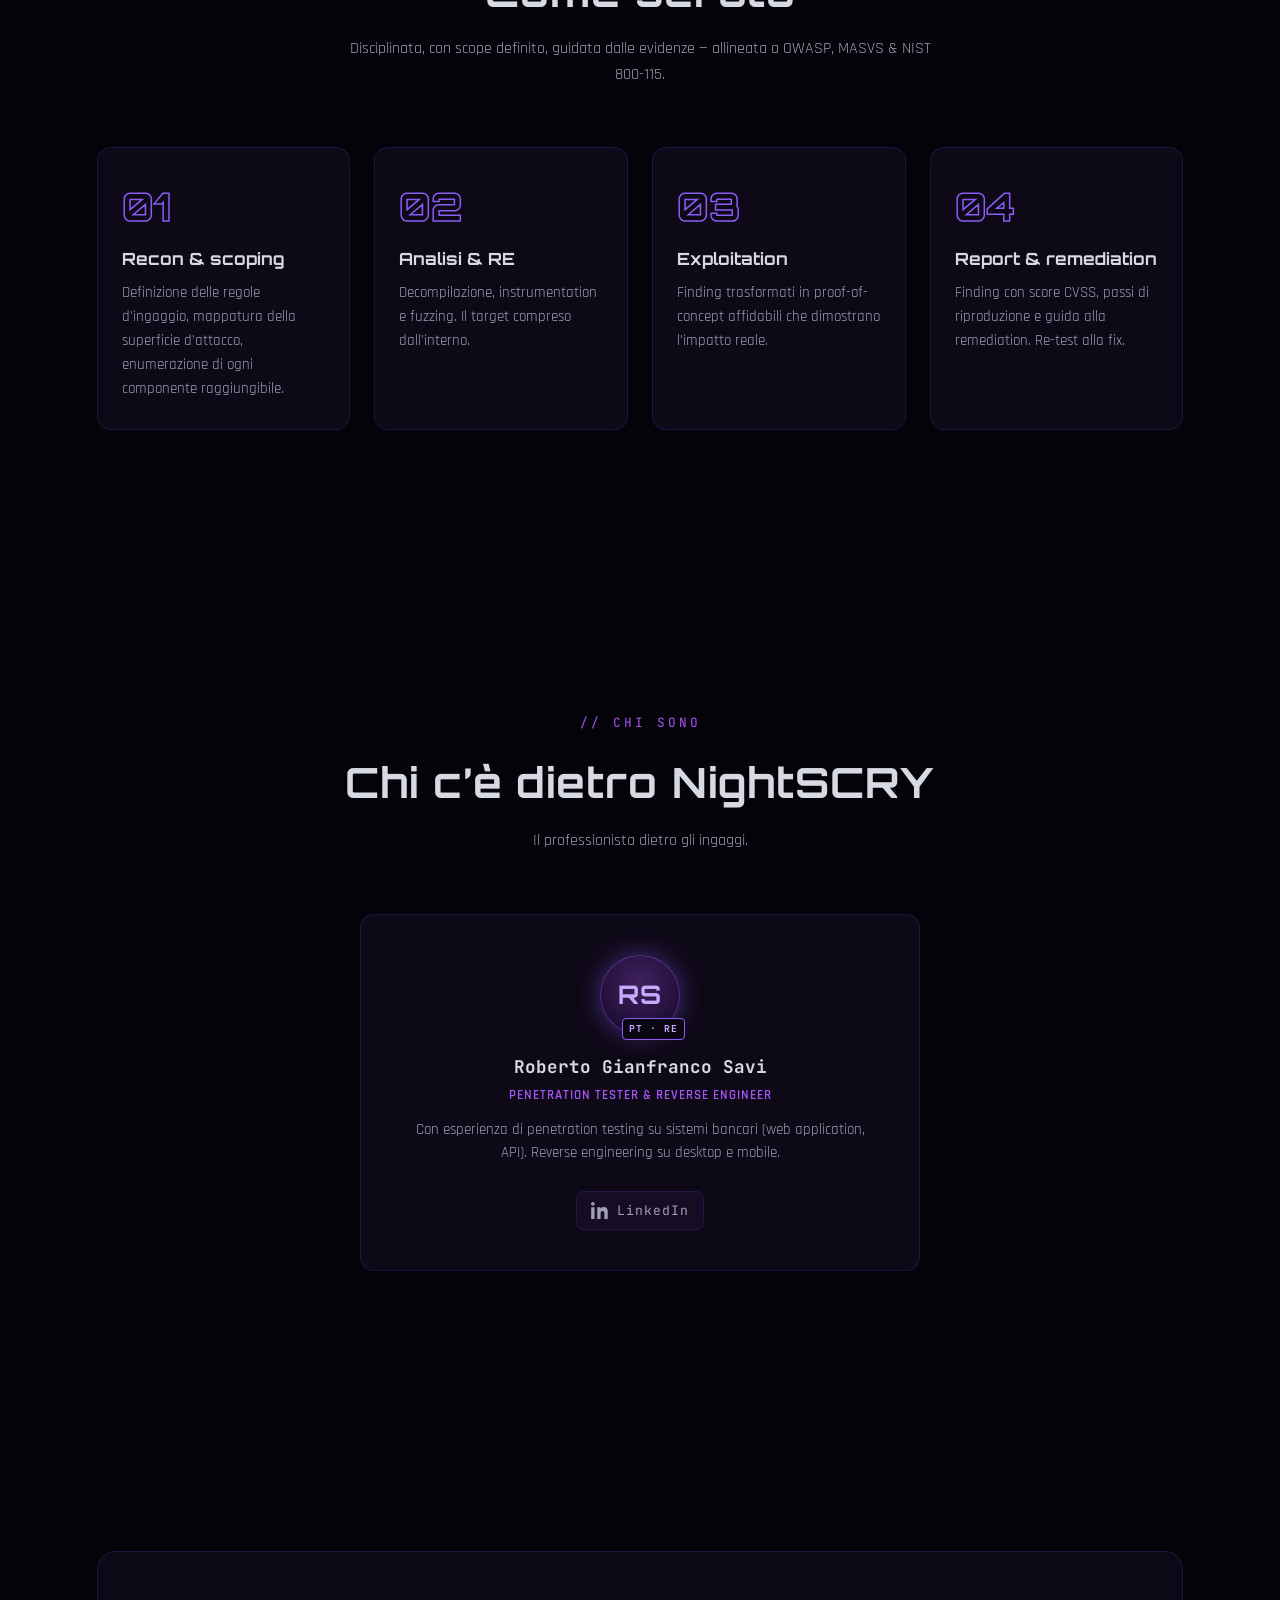
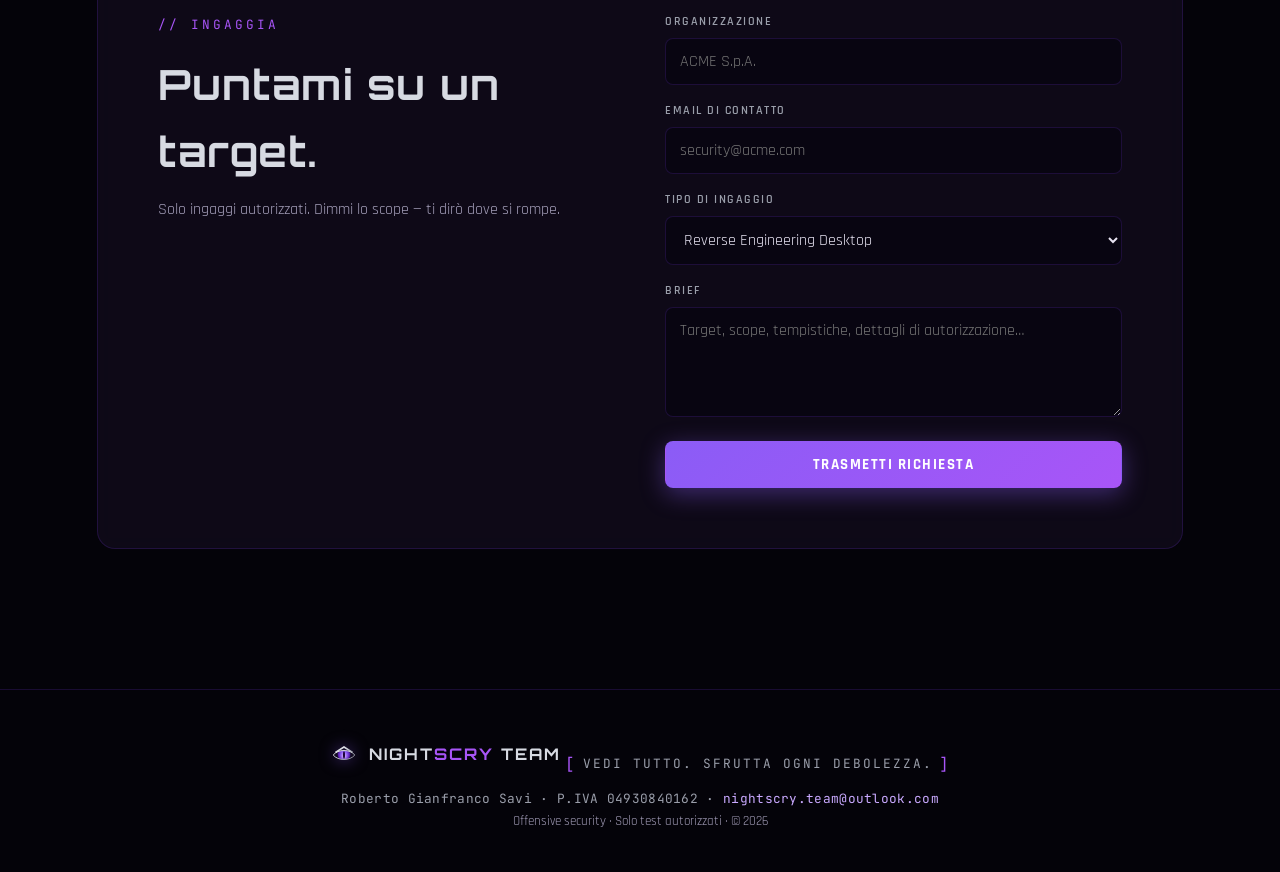
==== commit 462dec26: "update" ====
--- a/index.html
+++ b/index.html
@@ -4,7 +4,7 @@
 <meta charset="UTF-8" />
 <meta name="viewport" content="width=device-width, initial-scale=1.0" />
 <title data-i18n-title="title.index">NightSCRY Team — Vedi tutto. Sfrutta ogni debolezza.</title>
-<meta name="description" content="NightSCRY Team — offensive security. Reverse engineering on desktop & mobile software, web and API penetration testing." />
+<meta name="description" data-i18n-content="meta.index" content="NightSCRY Team — offensive security. Reverse engineering su software desktop e mobile, penetration testing web e API." />
 <link rel="icon" type="image/webp" href="logo.webp" />
 <link rel="preconnect" href="https://fonts.googleapis.com" />
 <link rel="preconnect" href="https://fonts.gstatic.com" crossorigin />
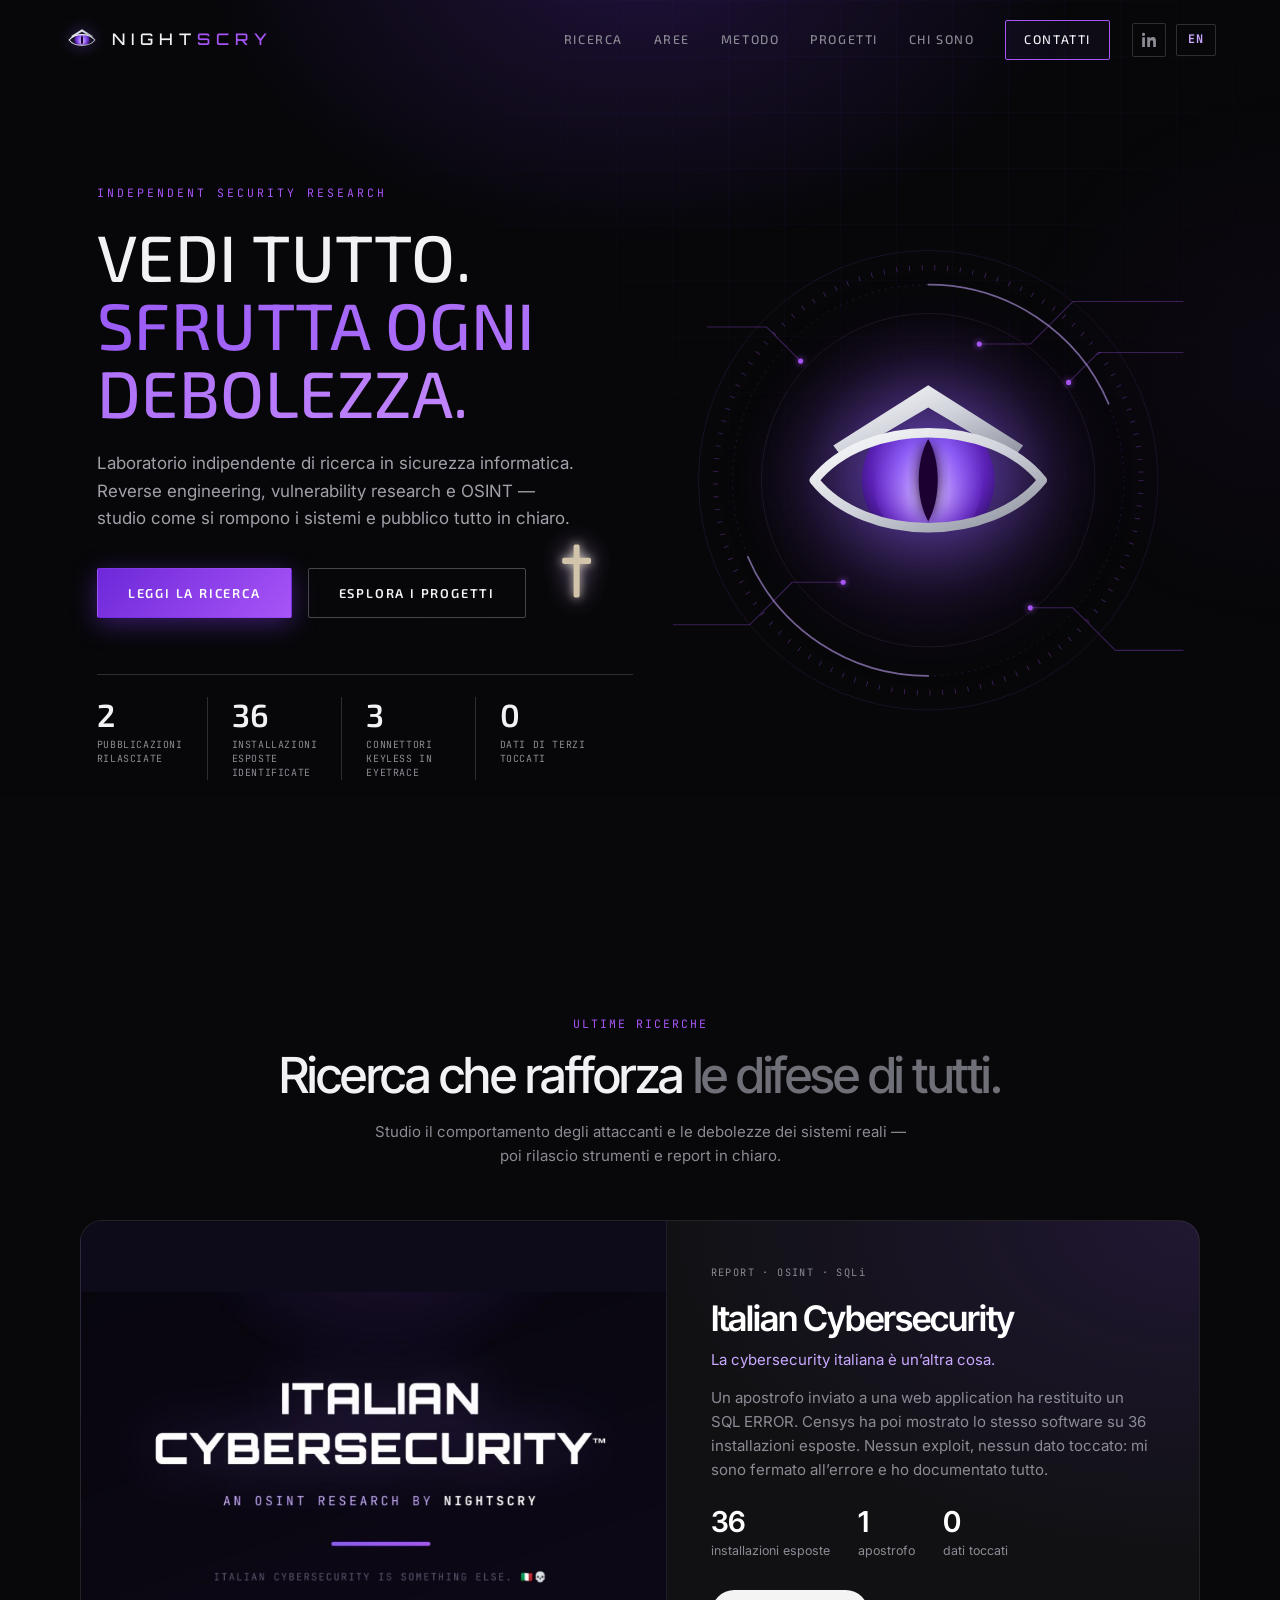
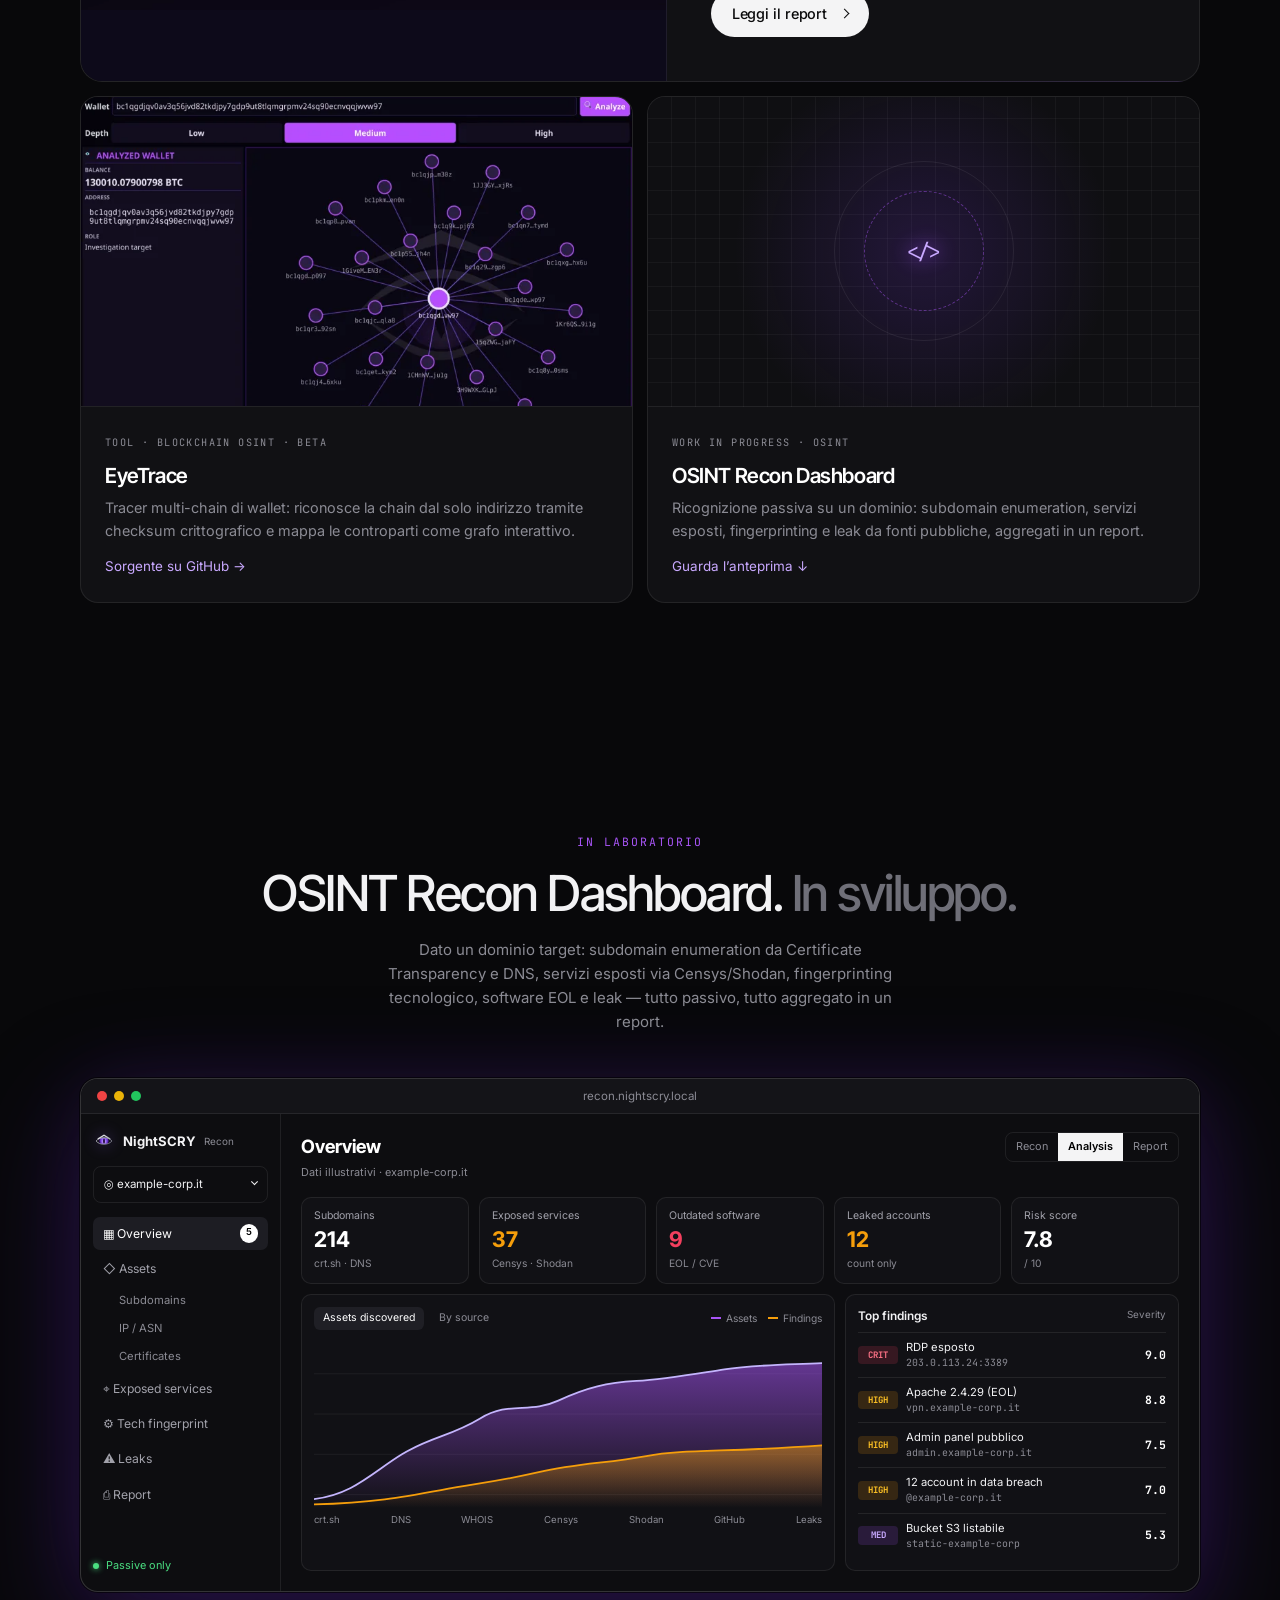
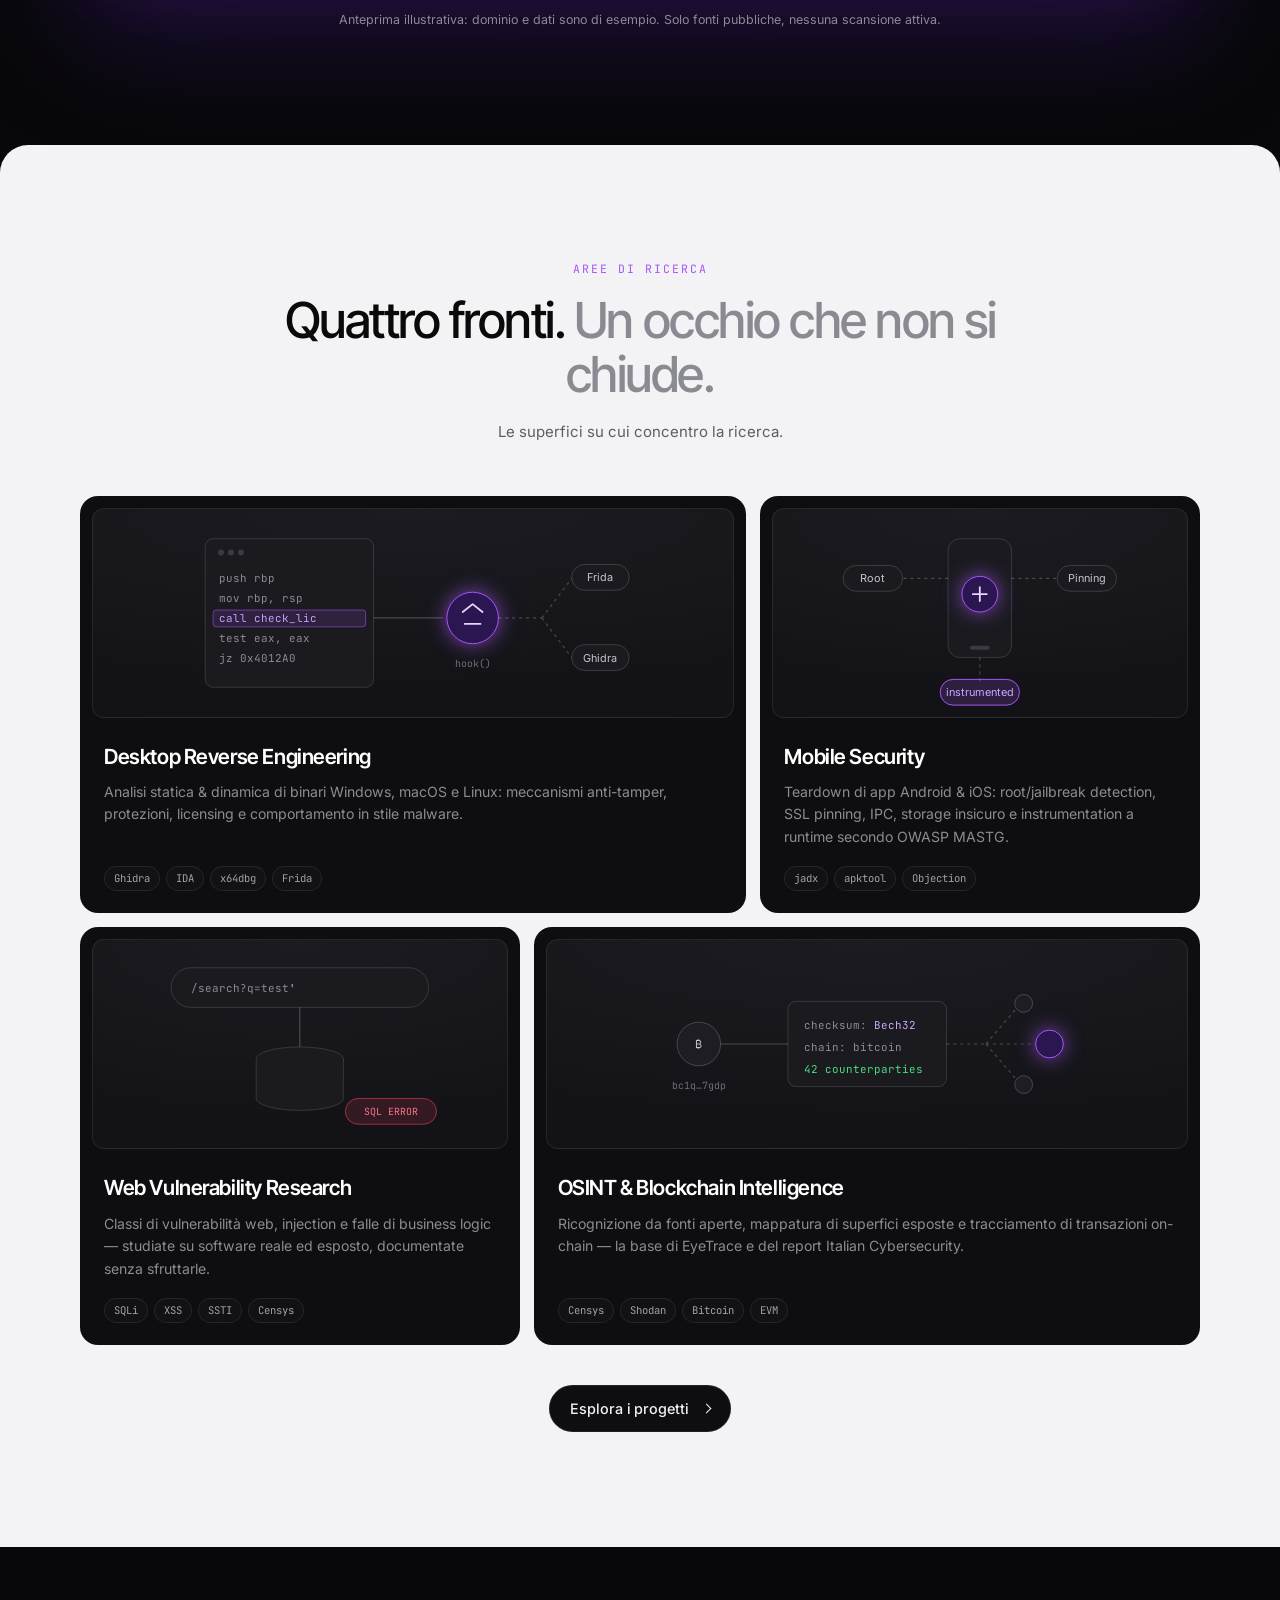
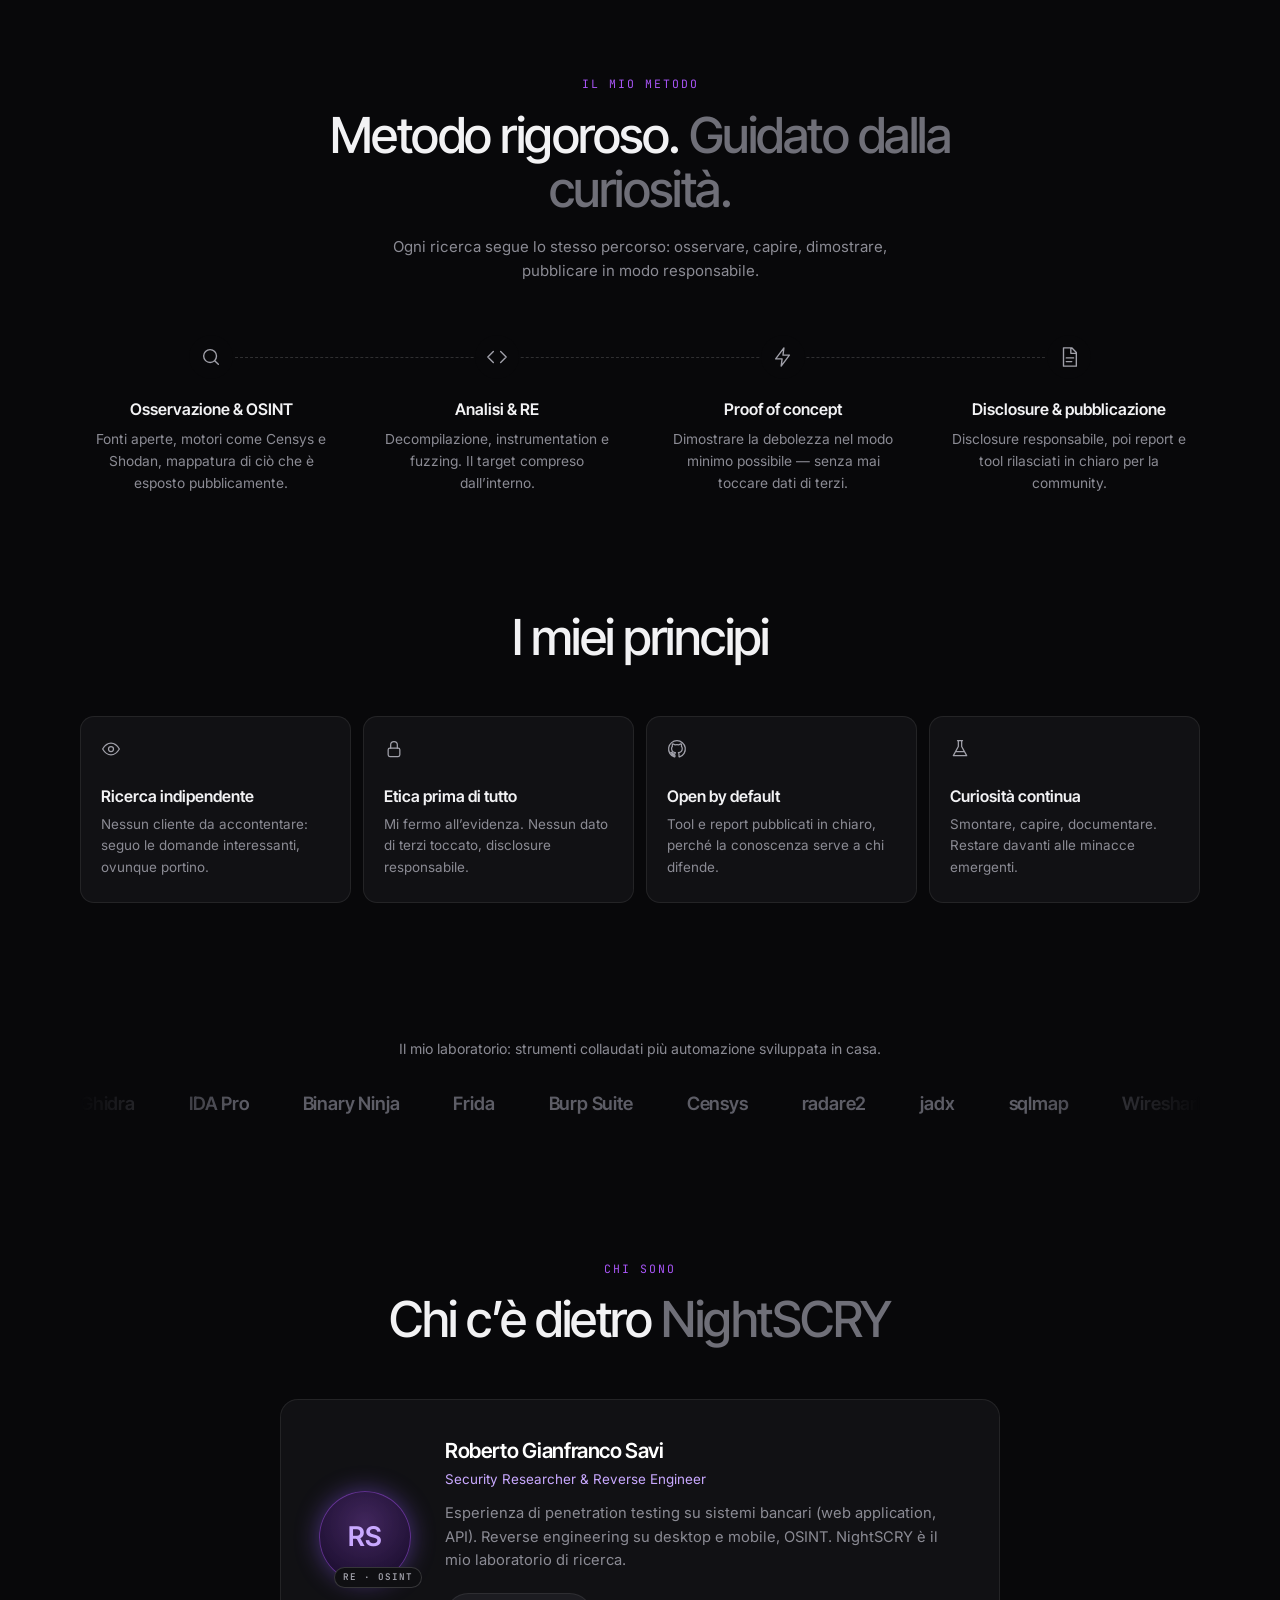
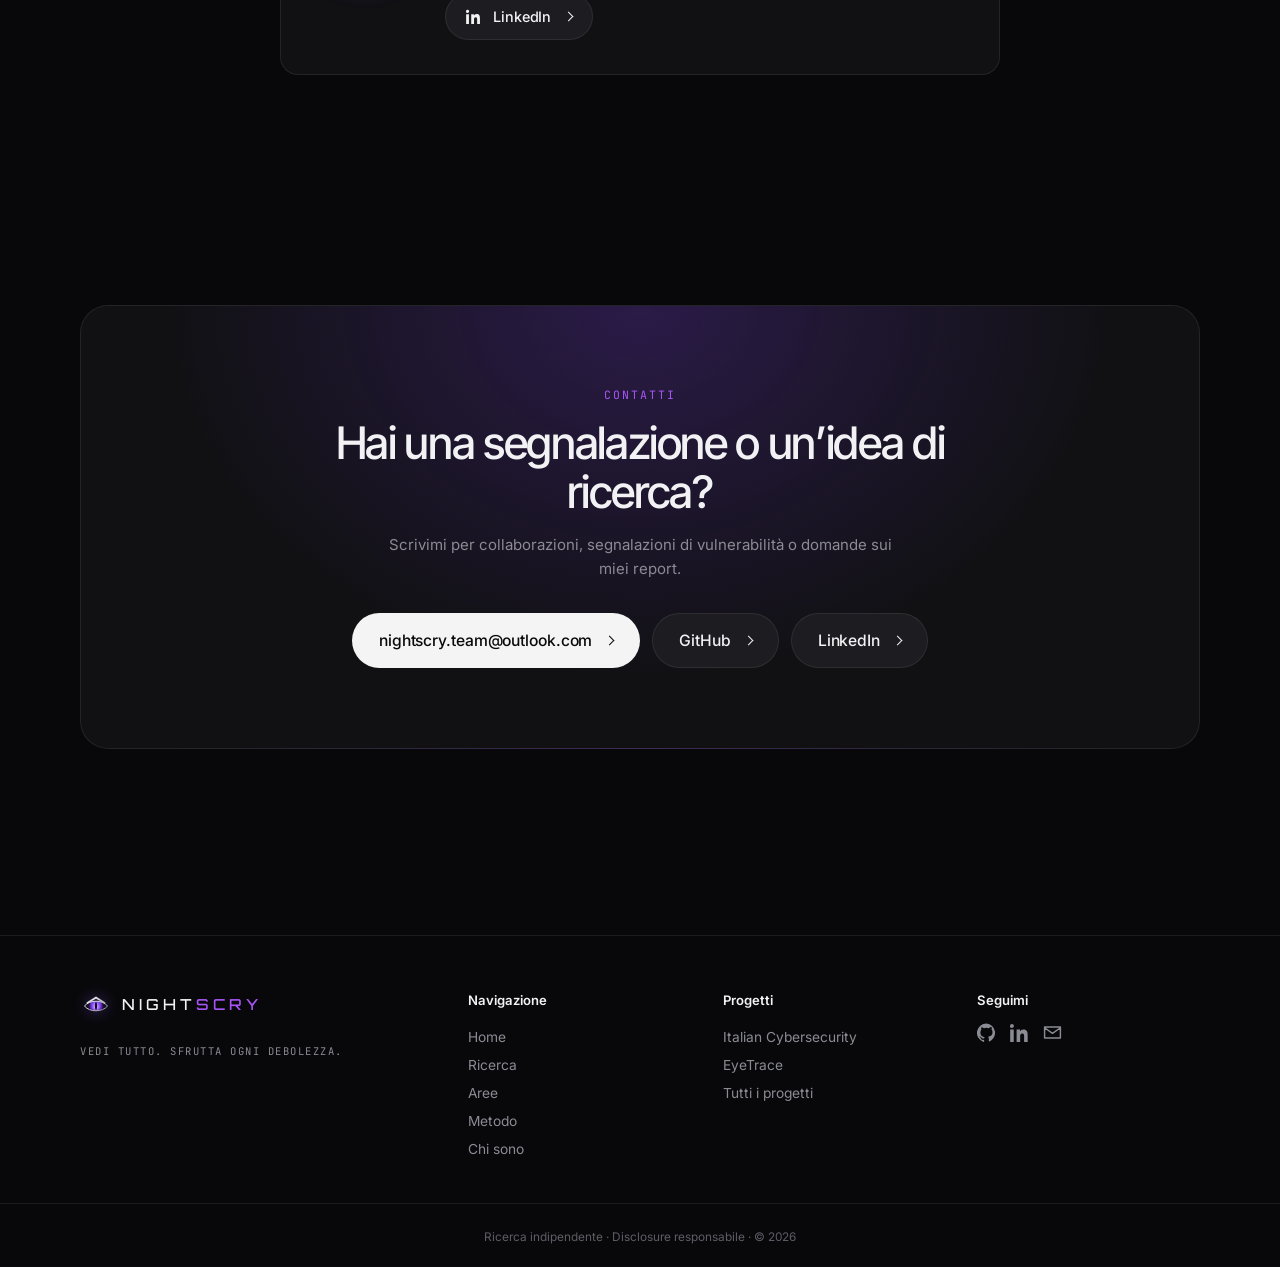
==== commit 7667f01b: "update" ====
--- a/index.html
+++ b/index.html
@@ -3,17 +3,16 @@
 <head>
 <meta charset="UTF-8" />
 <meta name="viewport" content="width=device-width, initial-scale=1.0" />
-<title data-i18n-title="title.index">NightSCRY Team — Vedi tutto. Sfrutta ogni debolezza.</title>
-<meta name="description" data-i18n-content="meta.index" content="NightSCRY Team — offensive security. Reverse engineering su software desktop e mobile, penetration testing web e API." />
+<title data-i18n-title="title.index">NightSCRY — Vedi tutto. Sfrutta ogni debolezza.</title>
+<meta name="description" data-i18n-content="meta.index" content="NightSCRY — ricerca indipendente in sicurezza informatica. Reverse engineering, vulnerability research e OSINT, pubblicati in chiaro." />
 <link rel="icon" type="image/webp" href="logo.webp" />
 <link rel="preconnect" href="https://fonts.googleapis.com" />
 <link rel="preconnect" href="https://fonts.gstatic.com" crossorigin />
-<link href="https://fonts.googleapis.com/css2?family=JetBrains+Mono:wght@400;500;700&family=Orbitron:wght@500;700;900&family=Rajdhani:wght@400;500;600;700&display=swap" rel="stylesheet" />
+<link href="https://fonts.googleapis.com/css2?family=Exo+2:wght@400;500;600&family=Inter+Tight:wght@400;500;600;700&family=Inter:wght@400;500;600&family=JetBrains+Mono:wght@400;500;700&family=Orbitron:wght@500;700&display=swap" rel="stylesheet" />
 <link rel="stylesheet" href="styles.css" />
 </head>
 <body>
 
-<!-- ░░ Animated background layers ░░ -->
 <div class="bg-grid" aria-hidden="true"></div>
 <div class="bg-glow" aria-hidden="true"></div>
 <canvas id="matrix" aria-hidden="true"></canvas>
@@ -25,14 +24,14 @@
     <span class="brand-text">NIGHT<span class="accent">SCRY</span></span>
   </a>
   <nav class="nav-links" aria-label="Primary">
-    <a href="#services" data-i18n="nav.services">Servizi</a>
-    <a href="#arsenal" data-i18n="nav.arsenal">Arsenale</a>
-    <a href="portfolio.html" class="nav-hot" data-i18n="nav.projects">Progetti</a>
-    <a href="#method" data-i18n="nav.method">Metodologia</a>
+    <a href="#research" data-i18n="nav.research">Ricerca</a>
+    <a href="#areas" data-i18n="nav.areas">Aree</a>
+    <a href="#method" data-i18n="nav.method">Metodo</a>
+    <a href="portfolio.html" data-i18n="nav.projects">Progetti</a>
     <a href="#about" data-i18n="nav.about">Chi sono</a>
-    <a href="#contact" class="nav-cta" data-i18n="nav.engage">Ingaggia</a>
+    <a href="#contact" class="nav-cta" data-i18n="nav.contact">Contatti</a>
   </nav>
-  <a class="nav-social" href="https://www.linkedin.com/company/nightscry-team/" target="_blank" rel="noopener noreferrer" aria-label="NightSCRY Team su LinkedIn">
+  <a class="nav-social" href="https://www.linkedin.com/company/nightscry-team/" target="_blank" rel="noopener noreferrer" aria-label="NightSCRY su LinkedIn">
     <svg viewBox="0 0 24 24" aria-hidden="true"><path d="M4.98 3.5A2.5 2.5 0 1 1 0 3.5a2.5 2.5 0 0 1 4.98 0zM.24 8.25h4.47V24H.24V8.25zM8.34 8.25h4.29v2.15h.06c.6-1.13 2.06-2.32 4.24-2.32 4.53 0 5.37 2.98 5.37 6.86V24h-4.47v-6.98c0-1.66-.03-3.8-2.32-3.8-2.32 0-2.68 1.81-2.68 3.68V24H8.34V8.25z"/></svg>
   </a>
   <button class="lang-btn" id="langToggle" type="button" aria-label="Switch to English">EN</button>
@@ -45,195 +44,405 @@
 
   <!-- ░░ HERO ░░ -->
   <section class="hero">
-    <div class="hero-logo" id="heroLogo"></div>
-    <h1 class="hero-title">NIGHT<span class="accent">SCRY</span><span class="cursor">_</span></h1>
-    <p class="hero-tag"><span class="br">[</span><span class="hero-tag-txt" data-i18n="hero.tag">VEDI&nbsp;TUTTO. <span class="accent">SFRUTTA&nbsp;OGNI&nbsp;DEBOLEZZA.</span></span><span class="br">]</span></p>
-    <p class="hero-sub" data-i18n="hero.sub">
-      Offensive security su misura. Reverse engineering di binari desktop &amp; mobile e attacchi ad
-      applicazioni web &amp; API — prima che lo faccia l’avversario.
-    </p>
-    <div class="hero-actions">
-      <a href="#contact" class="btn btn-primary" data-i18n="hero.cta1">Richiedi un ingaggio</a>
-      <a href="#services" class="btn btn-ghost" data-i18n="hero.cta2">Vedi le capacità</a>
-    </div>
-    <ul class="hero-stats">
-      <li><b data-count="4">0</b><span data-i18n="stat.surfaces">Superfici d’attacco coperte</span></li>
-      <li><b data-count="9">0</b><span data-i18n="stat.severity">/10 finding di severità massima</span></li>
-      <li><b data-count="2">0</b><span data-i18n="stat.re">Software analizzati in reverse</span></li>
-      <li><b data-count="100">0</b><span data-i18n="stat.scope">% di scope autorizzato</span></li>
-    </ul>
-  </section>
-
-  <!-- ░░ PORTFOLIO SPOTLIGHT ░░ -->
-  <section class="section spotlight" id="portfolio">
-    <div class="spotlight-inner">
-      <span class="kicker" data-i18n="spot.kicker">// Portfolio</span>
-      <h2 data-i18n="spot.h2">In prima linea: i progetti rilasciati.</h2>
-      <p data-i18n="spot.p">Strumenti offensivi, vulnerability research e indagini OSINT — sviluppati in proprio e rilasciati in chiaro.</p>
-      <a href="portfolio.html" class="btn btn-primary" data-i18n="spot.btn">Esplora il portfolio</a>
-    </div>
-  </section>
-
-  <!-- ░░ SERVICES ░░ -->
-  <section class="section" id="services">
+    <div class="hero-copy">
+      <span class="kicker" data-i18n="hero.kicker">Independent Security Research</span>
+      <h1 class="hero-title" data-i18n="hero.h1">VEDI TUTTO.<br /><span class="accent">SFRUTTA OGNI DEBOLEZZA.</span></h1>
+      <p class="hero-sub" data-i18n="hero.sub">Laboratorio indipendente di ricerca in sicurezza informatica. Reverse engineering, vulnerability research e OSINT — studio come si rompono i sistemi e pubblico tutto in chiaro.</p>
+      <div class="hero-actions">
+        <a href="#research" class="btn btn-primary" data-i18n="hero.cta1">Leggi la ricerca</a>
+        <a href="portfolio.html" class="btn btn-ghost" data-i18n="hero.cta2">Esplora i progetti</a>
+      </div>
+      <ul class="hero-stats">
+        <li><b data-count="2">0</b><span data-i18n="stat.pub">Pubblicazioni rilasciate</span></li>
+        <li><b data-count="36">0</b><span data-i18n="stat.exposed">Installazioni esposte identificate</span></li>
+        <li><b data-count="3">0</b><span data-i18n="stat.conn">Connettori keyless in EyeTrace</span></li>
+        <li><b data-count="0">0</b><span data-i18n="stat.data">Dati di terzi toccati</span></li>
+      </ul>
+    </div>
+
+    <div class="hero-visual" aria-hidden="true">
+      <svg class="hud" viewBox="0 0 600 600">
+        <g class="hud-traces">
+          <path d="M600 90 H470 L420 140 H360" />
+          <path d="M600 150 H500 L465 185" />
+          <path d="M0 470 H90 L140 420 H200" />
+          <path d="M600 500 H520 L470 450 H420" />
+          <path d="M40 120 H110 L150 160" />
+          <circle cx="360" cy="140" r="3" /><circle cx="465" cy="185" r="3" />
+          <circle cx="200" cy="420" r="3" /><circle cx="420" cy="450" r="3" />
+          <circle cx="150" cy="160" r="3" />
+        </g>
+        <circle class="hud-ring r1" cx="300" cy="300" r="270" />
+        <circle class="hud-ring r2" cx="300" cy="300" r="230" />
+        <circle class="hud-ring r3" cx="300" cy="300" r="196" />
+        <g class="hud-spin">
+          <path class="hud-arc" d="M300 70 A230 230 0 0 1 512 210" />
+          <path class="hud-arc" d="M300 530 A230 230 0 0 1 88 390" />
+        </g>
+        <g class="hud-spin rev"><circle class="hud-ticks" cx="300" cy="300" r="250" /></g>
+      </svg>
+      <div class="hero-logo" id="heroLogo"></div>
+    </div>
+  </section>
+
+  <!-- ░░ LATEST RESEARCH ░░ -->
+  <section class="section" id="research">
     <div class="section-head">
-      <span class="kicker" data-i18n="serv.kicker">// Capacità</span>
-      <h2 data-i18n="serv.h2">Quattro fronti. Un occhio che non si chiude.</h2>
-      <p data-i18n="serv.p">Copertura offensiva a spettro completo sulle superfici che contano.</p>
-    </div>
-    <div class="cards">
-      <article class="card">
-        <div class="card-ico">
-          <svg viewBox="0 0 24 24"><path d="M4 5h16v10H4z M2 19h20 M8 19v-2 M16 19v-2" /></svg>
+      <span class="kicker" data-i18n="res.kicker">Ultime ricerche</span>
+      <h2 data-i18n="res.h2">Ricerca che rafforza <span class="accent">le difese di tutti.</span></h2>
+      <p data-i18n="res.p">Studio il comportamento degli attaccanti e le debolezze dei sistemi reali — poi rilascio strumenti e report in chiaro.</p>
+    </div>
+
+    <a class="feature" href="pdf/Italian_Cybersecurity_-_Nightscry_OSINT_Report.pdf" target="_blank" rel="noopener noreferrer">
+      <div class="feature-shot"><img src="assets/cover-italian-cybersecurity.png" width="800" height="588" loading="lazy" decoding="async" alt="Copertina del report OSINT Italian Cybersecurity di NightSCRY." /></div>
+      <div class="feature-body">
+        <span class="res-tag" data-i18n="tag.ita">REPORT · OSINT · SQLi</span>
+        <h3>Italian Cybersecurity</h3>
+        <p class="feature-line" data-i18n="ita.line">La cybersecurity italiana è un’altra cosa.</p>
+        <p data-i18n="feat.ita">Un apostrofo inviato a una web application ha restituito un SQL ERROR. Censys ha poi mostrato lo stesso software su 36 installazioni esposte. Nessun exploit, nessun dato toccato: mi sono fermato all’errore e ho documentato tutto.</p>
+        <ul class="feature-facts">
+          <li><b>36</b><span data-i18n="feat.f1">installazioni esposte</span></li>
+          <li><b>1</b><span data-i18n="feat.f2">apostrofo</span></li>
+          <li><b>0</b><span data-i18n="feat.f3">dati toccati</span></li>
+        </ul>
+        <span class="pill pill-light"><span data-i18n="res.pdf">Leggi il report</span><i class="chev"></i></span>
+      </div>
+    </a>
+
+    <div class="res-grid">
+      <a class="res-card" href="https://github.com/nightscry/EyeTrace" target="_blank" rel="noopener noreferrer">
+        <div class="res-shot"><img src="assets/eyetrace-graph.webp" width="800" height="588" loading="lazy" decoding="async" alt="EyeTrace: grafo force-directed delle controparti di un wallet Bitcoin." /></div>
+        <div class="res-body">
+          <span class="res-tag" data-i18n="tag.eye">TOOL · BLOCKCHAIN OSINT · BETA</span>
+          <h3>EyeTrace</h3>
+          <p data-i18n="feat.eye">Tracer multi-chain di wallet: riconosce la chain dal solo indirizzo tramite checksum crittografico e mappa le controparti come grafo interattivo.</p>
+          <span class="res-more"><span data-i18n="res.gh">Sorgente su GitHub</span> →</span>
         </div>
-        <h3>Desktop RE</h3>
-        <p data-i18n="serv.c1.p">Reverse engineering statico &amp; dinamico di binari Windows, macOS e Linux. Anti-tamper, bypass di licenze &amp; protezioni, analisi in stile malware.</p>
-        <ul class="tags"><li>Ghidra</li><li>IDA</li><li>x64dbg</li><li>Frida</li></ul>
-      </article>
-      <article class="card">
-        <div class="card-ico">
-          <svg viewBox="0 0 24 24"><rect x="7" y="2" width="10" height="20" rx="2"/><path d="M11 18h2"/></svg>
+      </a>
+      <a class="res-card res-soon" href="#lab">
+        <div class="soon-ill" aria-hidden="true">
+          <span class="soon-ring"></span><span class="soon-ring two"></span>
+          <span class="soon-core">&lt;/&gt;</span>
         </div>
-        <h3>Mobile RE</h3>
-        <p data-i18n="serv.c2.p">Teardown profondo di Android &amp; iOS — bypass di root/jailbreak &amp; SSL pinning, abuso IPC, storage insicuro, instrumentation a runtime secondo OWASP MASTG.</p>
-        <ul class="tags"><li>jadx</li><li>apktool</li><li>Frida</li><li>Objection</li></ul>
-      </article>
-      <article class="card">
-        <div class="card-ico">
-          <svg viewBox="0 0 24 24"><circle cx="12" cy="12" r="9"/><path d="M3 12h18 M12 3c3 3 3 15 0 18 M12 3c-3 3-3 15 0 18"/></svg>
+        <div class="res-body">
+          <span class="res-tag" data-i18n="tag.soon">WORK IN PROGRESS · OSINT</span>
+          <h3>OSINT Recon Dashboard</h3>
+          <p data-i18n="soon.p">Ricognizione passiva su un dominio: subdomain enumeration, servizi esposti, fingerprinting e leak da fonti pubbliche, aggregati in un report.</p>
+          <span class="res-more"><span data-i18n="soon.cta">Guarda l’anteprima</span> ↓</span>
         </div>
-        <h3>Web Pentest</h3>
-        <p data-i18n="serv.c3.p">OWASP Top 10 &amp; abusi di business logic. Bypass di autenticazione/autorizzazione, ogni classe di injection, exploitation concatenata per provare l’impatto reale.</p>
-        <ul class="tags"><li>Burp</li><li>SQLi</li><li>XSS</li><li>SSTI</li></ul>
-      </article>
-      <article class="card">
-        <div class="card-ico">
-          <svg viewBox="0 0 24 24"><path d="M4 7h16 M4 12h16 M4 17h16 M8 4v16 M16 4v16"/></svg>
+      </a>
+    </div>
+  </section>
+
+  <!-- ░░ LAB: OSINT recon dashboard preview ░░ -->
+  <section class="section lab" id="lab">
+    <div class="section-head">
+      <span class="kicker" data-i18n="lab.kicker">In laboratorio</span>
+      <h2 data-i18n="lab.h2">OSINT Recon Dashboard. <span class="accent">In sviluppo.</span></h2>
+      <p data-i18n="lab.p">Dato un dominio target: subdomain enumeration da Certificate Transparency e DNS, servizi esposti via Censys/Shodan, fingerprinting tecnologico, software EOL e leak — tutto passivo, tutto aggregato in un report.</p>
+    </div>
+
+    <div class="console" aria-label="Anteprima illustrativa della OSINT Recon Dashboard">
+      <div class="console-bar"><span></span><span></span><span></span><em>recon.nightscry.local</em></div>
+      <div class="console-body">
+        <aside class="c-side">
+          <div class="c-brand"><span class="brand-mark xs" id="consoleLogo"></span><b>NightSCRY</b><small>Recon</small></div>
+          <div class="c-scope">◎ example-corp.it <i class="chev down"></i></div>
+          <ul class="c-nav">
+            <li class="on">▦ Overview <span>5</span></li>
+            <li>◇ Assets</li>
+            <li class="sub">Subdomains</li>
+            <li class="sub">IP / ASN</li>
+            <li class="sub">Certificates</li>
+            <li>⌖ Exposed services</li>
+            <li>⚙ Tech fingerprint</li>
+            <li>⚠ Leaks</li>
+            <li>⎙ Report</li>
+          </ul>
+          <div class="c-status"><span class="dot"></span> Passive only</div>
+        </aside>
+        <div class="c-main">
+          <div class="c-head">
+            <div><b>Overview</b><small data-i18n="console.sub">Dati illustrativi · example-corp.it</small></div>
+            <div class="c-tabs"><span>Recon</span><span class="on">Analysis</span><span>Report</span></div>
+          </div>
+          <div class="c-tiles">
+            <div><small>Subdomains</small><b>214</b><em>crt.sh · DNS</em></div>
+            <div><small>Exposed services</small><b class="high">37</b><em>Censys · Shodan</em></div>
+            <div><small>Outdated software</small><b class="crit">9</b><em>EOL / CVE</em></div>
+            <div><small>Leaked accounts</small><b class="high">12</b><em>count only</em></div>
+            <div><small>Risk score</small><b>7.8</b><em>/ 10</em></div>
+          </div>
+          <div class="c-grid">
+            <div class="c-chart">
+              <div class="c-chart-head"><span class="on">Assets discovered</span><span>By source</span><em><i class="lg a"></i>Assets <i class="lg b"></i>Findings</em></div>
+              <svg viewBox="0 0 520 190" preserveAspectRatio="none">
+                <defs>
+                  <linearGradient id="cg" x1="0" y1="0" x2="0" y2="1"><stop offset="0" stop-color="#a855f7" stop-opacity=".55"/><stop offset="1" stop-color="#a855f7" stop-opacity="0"/></linearGradient>
+                  <linearGradient id="cg2" x1="0" y1="0" x2="0" y2="1"><stop offset="0" stop-color="#f59e0b" stop-opacity=".5"/><stop offset="1" stop-color="#f59e0b" stop-opacity="0"/></linearGradient>
+                </defs>
+                <g class="c-gridlines"><path d="M0 40H520M0 85H520M0 130H520M0 175H520"/></g>
+                <path d="M0 180 C40 175 60 150 90 130 S140 110 170 90 S220 85 250 70 S300 50 330 48 S390 40 420 35 S480 30 520 28 V190 H0Z" fill="url(#cg)"/>
+                <path class="c-line" d="M0 180 C40 175 60 150 90 130 S140 110 170 90 S220 85 250 70 S300 50 330 48 S390 40 420 35 S480 30 520 28"/>
+                <path d="M0 186 C60 184 90 178 130 170 S190 160 230 150 S300 140 340 132 S420 128 520 120 V190 H0Z" fill="url(#cg2)"/>
+                <path class="c-line amber" d="M0 186 C60 184 90 178 130 170 S190 160 230 150 S300 140 340 132 S420 128 520 120"/>
+              </svg>
+              <div class="c-axis"><span>crt.sh</span><span>DNS</span><span>WHOIS</span><span>Censys</span><span>Shodan</span><span>GitHub</span><span>Leaks</span></div>
+            </div>
+            <div class="c-list">
+              <div class="c-list-head">Top findings <small>Severity</small></div>
+              <ul>
+                <li><span class="sev crit">CRIT</span><p>RDP esposto<br /><code>203.0.113.24:3389</code></p><b>9.0</b></li>
+                <li><span class="sev high">HIGH</span><p>Apache 2.4.29 (EOL)<br /><code>vpn.example-corp.it</code></p><b>8.8</b></li>
+                <li><span class="sev high">HIGH</span><p>Admin panel pubblico<br /><code>admin.example-corp.it</code></p><b>7.5</b></li>
+                <li><span class="sev high">HIGH</span><p>12 account in data breach<br /><code>@example-corp.it</code></p><b>7.0</b></li>
+                <li><span class="sev med">MED</span><p>Bucket S3 listabile<br /><code>static-example-corp</code></p><b>5.3</b></li>
+              </ul>
+            </div>
+          </div>
         </div>
-        <h3>API Pentest</h3>
-        <p data-i18n="serv.c4.p">REST, GraphQL &amp; SOAP. Falle JWT/OAuth, broken object-level auth, mass assignment, test di rate-limit &amp; abuso sui tuoi contratti.</p>
-        <ul class="tags"><li>JWT</li><li>GraphQL</li><li>BOLA</li><li>OAuth</li></ul>
-      </article>
-    </div>
-  </section>
-
-  <!-- ░░ ARSENAL ░░ -->
-  <section class="section" id="arsenal">
-    <div class="section-head">
-      <span class="kicker" data-i18n="ars.kicker">// Arsenale</span>
-      <h2 data-i18n="ars.h2">Strumenti forgiati per la caccia</h2>
-      <p data-i18n="ars.p">Strumenti collaudati sul campo, più automazione interna.</p>
-    </div>
-    <div class="marquee" aria-hidden="true">
-      <div class="marquee-track">
-        <span>GHIDRA</span><span>IDA PRO</span><span>BINARY NINJA</span><span>FRIDA</span><span>BURP SUITE</span><span>METASPLOIT</span><span>RADARE2</span><span>JADX</span><span>SQLMAP</span><span>WIRESHARK</span><span>AFL++</span><span>SEMGREP</span>
-        <span>GHIDRA</span><span>IDA PRO</span><span>BINARY NINJA</span><span>FRIDA</span><span>BURP SUITE</span><span>METASPLOIT</span><span>RADARE2</span><span>JADX</span><span>SQLMAP</span><span>WIRESHARK</span><span>AFL++</span><span>SEMGREP</span>
-      </div>
-    </div>
-    <div class="arsenal-cta">
-      <a href="portfolio.html" class="btn btn-ghost" data-i18n="ars.cta">Guarda cosa costruisco</a>
-    </div>
-  </section>
-
-  <!-- ░░ METHODOLOGY ░░ -->
+      </div>
+    </div>
+    <p class="console-cap" data-i18n="console.cap">Anteprima illustrativa: dominio e dati sono di esempio. Solo fonti pubbliche, nessuna scansione attiva.</p>
+  </section>
+
+  <!-- ░░ RESEARCH AREAS (light band, bento) ░░ -->
+  <div class="band-light">
+    <section class="section" id="areas">
+      <div class="section-head">
+        <span class="kicker" data-i18n="areas.kicker">Aree di ricerca</span>
+        <h2 data-i18n="areas.h2">Quattro fronti. <span class="accent">Un occhio che non si chiude.</span></h2>
+        <p data-i18n="areas.p">Le superfici su cui concentro la ricerca.</p>
+      </div>
+      <div class="bento">
+        <article class="bcard b-wide">
+          <div class="ill">
+            <svg viewBox="0 0 460 210">
+              <rect class="i-box" x="20" y="30" width="170" height="150" rx="8"/>
+              <circle class="i-dim" cx="36" cy="44" r="3"/><circle class="i-dim" cx="46" cy="44" r="3"/><circle class="i-dim" cx="56" cy="44" r="3"/>
+              <text class="i-mono" x="34" y="74">push  rbp</text>
+              <text class="i-mono" x="34" y="94">mov   rbp, rsp</text>
+              <text class="i-mono hi" x="34" y="114">call  check_lic</text>
+              <text class="i-mono" x="34" y="134">test  eax, eax</text>
+              <text class="i-mono" x="34" y="154">jz    0x4012A0</text>
+              <rect class="i-hl" x="28" y="102" width="154" height="17" rx="3"/>
+              <path class="i-wire" d="M190 110 H260"/>
+              <circle class="i-node hot" cx="290" cy="110" r="26"/>
+              <path class="i-glyph" d="M280 104 l10 -8 l10 8 M282 116 h16"/>
+              <path class="i-wire dash" d="M316 110 H360 M360 110 L390 70 M360 110 L390 150"/>
+              <rect class="i-chip" x="390" y="56" width="58" height="26" rx="13"/><text class="i-lbl" x="419" y="73">Frida</text>
+              <rect class="i-chip" x="390" y="137" width="58" height="26" rx="13"/><text class="i-lbl" x="419" y="154">Ghidra</text>
+              <text class="i-tag" x="290" y="160">hook()</text>
+            </svg>
+          </div>
+          <h3 data-i18n="area.c1.h">Desktop Reverse Engineering</h3>
+          <p data-i18n="area.c1.p">Analisi statica &amp; dinamica di binari Windows, macOS e Linux: meccanismi anti-tamper, protezioni, licensing e comportamento in stile malware.</p>
+          <div class="bfoot"><ul class="tags"><li>Ghidra</li><li>IDA</li><li>x64dbg</li><li>Frida</li></ul></div>
+        </article>
+
+        <article class="bcard">
+          <div class="ill">
+            <svg viewBox="0 0 300 210">
+              <rect class="i-box" x="118" y="30" width="64" height="120" rx="12"/>
+              <rect class="i-dim-rect" x="140" y="138" width="20" height="4" rx="2"/>
+              <circle class="i-node hot" cx="150" cy="86" r="18"/>
+              <path class="i-glyph" d="M143 86 h14 M150 79 v14"/>
+              <path class="i-wire dash" d="M118 70 H70 M182 70 H230 M150 150 V176"/>
+              <rect class="i-chip" x="12" y="57" width="60" height="26" rx="13"/><text class="i-lbl" x="42" y="74">Root</text>
+              <rect class="i-chip" x="228" y="57" width="60" height="26" rx="13"/><text class="i-lbl" x="258" y="74">Pinning</text>
+              <rect class="i-chip on" x="110" y="172" width="80" height="26" rx="13"/><text class="i-lbl on" x="150" y="189">instrumented</text>
+            </svg>
+          </div>
+          <h3 data-i18n="area.c2.h">Mobile Security</h3>
+          <p data-i18n="area.c2.p">Teardown di app Android &amp; iOS: root/jailbreak detection, SSL pinning, IPC, storage insicuro e instrumentation a runtime secondo OWASP MASTG.</p>
+          <div class="bfoot"><ul class="tags"><li>jadx</li><li>apktool</li><li>Objection</li></ul></div>
+        </article>
+
+        <article class="bcard">
+          <div class="ill">
+            <svg viewBox="0 0 300 210">
+              <rect class="i-box" x="20" y="28" width="260" height="40" rx="20"/>
+              <text class="i-mono" x="40" y="53">/search?q=test<tspan class="hi">'</tspan></text>
+              <path class="i-wire" d="M150 68 V108"/>
+              <ellipse class="i-box" cx="150" cy="120" rx="44" ry="12"/>
+              <path class="i-box" d="M106 120 V160 A44 12 0 0 0 194 160 V120"/>
+              <rect class="i-chip warn" x="196" y="160" width="92" height="26" rx="13"/><text class="i-lbl warn" x="242" y="177">SQL ERROR</text>
+            </svg>
+          </div>
+          <h3 data-i18n="area.c3.h">Web Vulnerability Research</h3>
+          <p data-i18n="area.c3.p">Classi di vulnerabilità web, injection e falle di business logic — studiate su software reale ed esposto, documentate senza sfruttarle.</p>
+          <div class="bfoot"><ul class="tags"><li>SQLi</li><li>XSS</li><li>SSTI</li><li>Censys</li></ul></div>
+        </article>
+
+        <article class="bcard b-wide">
+          <div class="ill">
+            <svg viewBox="0 0 460 210">
+              <circle class="i-node" cx="60" cy="105" r="22"/><text class="i-lbl" x="60" y="109">₿</text>
+              <text class="i-tag" x="60" y="150">bc1q…7gdp</text>
+              <path class="i-wire" d="M82 105 H150"/>
+              <rect class="i-box" x="150" y="62" width="160" height="86" rx="8"/>
+              <text class="i-mono" x="166" y="90">checksum: <tspan class="hi">Bech32</tspan></text>
+              <text class="i-mono" x="166" y="112">chain: bitcoin</text>
+              <text class="i-mono ok" x="166" y="134">42 counterparties</text>
+              <path class="i-wire dash" d="M310 105 H350 M350 105 L380 70 M350 105 L380 140 M350 105 H400"/>
+              <circle class="i-node" cx="388" cy="64" r="9"/><circle class="i-node hot" cx="414" cy="105" r="14"/><circle class="i-node" cx="388" cy="146" r="9"/>
+            </svg>
+          </div>
+          <h3 data-i18n="area.c4.h">OSINT &amp; Blockchain Intelligence</h3>
+          <p data-i18n="area.c4.p">Ricognizione da fonti aperte, mappatura di superfici esposte e tracciamento di transazioni on-chain — la base di EyeTrace e del report Italian Cybersecurity.</p>
+          <div class="bfoot"><ul class="tags"><li>Censys</li><li>Shodan</li><li>Bitcoin</li><li>EVM</li></ul></div>
+        </article>
+      </div>
+      <div class="center-cta"><a href="portfolio.html" class="pill pill-dark"><span data-i18n="hero.cta2">Esplora i progetti</span><i class="chev"></i></a></div>
+    </section>
+  </div>
+
+  <!-- ░░ METHOD ░░ -->
   <section class="section" id="method">
     <div class="section-head">
-      <span class="kicker" data-i18n="met.kicker">// Metodologia</span>
-      <h2 data-i18n="met.h2">Come scruto</h2>
-      <p data-i18n="met.p">Disciplinata, con scope definito, guidata dalle evidenze — allineata a OWASP, MASVS &amp; NIST 800-115.</p>
+      <span class="kicker" data-i18n="met.kicker">Il mio metodo</span>
+      <h2 data-i18n="met.h2">Metodo rigoroso. <span class="accent">Guidato dalla curiosità.</span></h2>
+      <p data-i18n="met.p">Ogni ricerca segue lo stesso percorso: osservare, capire, dimostrare, pubblicare in modo responsabile.</p>
     </div>
     <ol class="timeline">
       <li>
-        <span class="tl-no">01</span>
-        <h3 data-i18n="met.s1.h">Recon &amp; scoping</h3>
-        <p data-i18n="met.s1.p">Definizione delle regole d’ingaggio, mappatura della superficie d’attacco, enumerazione di ogni componente raggiungibile.</p>
+        <span class="tl-ico"><svg viewBox="0 0 24 24"><circle cx="11" cy="11" r="7"/><path d="m20 20-4-4"/></svg></span>
+        <h3 data-i18n="met.s1.h">Osservazione &amp; OSINT</h3>
+        <p data-i18n="met.s1.p">Fonti aperte, motori come Censys e Shodan, mappatura di ciò che è esposto pubblicamente.</p>
       </li>
       <li>
-        <span class="tl-no">02</span>
+        <span class="tl-ico"><svg viewBox="0 0 24 24"><path d="m8 6-6 6 6 6 M16 6l6 6-6 6"/></svg></span>
         <h3 data-i18n="met.s2.h">Analisi &amp; RE</h3>
         <p data-i18n="met.s2.p">Decompilazione, instrumentation e fuzzing. Il target compreso dall’interno.</p>
       </li>
       <li>
-        <span class="tl-no">03</span>
-        <h3 data-i18n="met.s3.h">Exploitation</h3>
-        <p data-i18n="met.s3.p">Finding trasformati in proof-of-concept affidabili che dimostrano l’impatto reale.</p>
+        <span class="tl-ico"><svg viewBox="0 0 24 24"><path d="M13 2 4 14h7l-1 8 9-12h-7z"/></svg></span>
+        <h3 data-i18n="met.s3.h">Proof of concept</h3>
+        <p data-i18n="met.s3.p">Dimostrare la debolezza nel modo minimo possibile — senza mai toccare dati di terzi.</p>
       </li>
       <li>
-        <span class="tl-no">04</span>
-        <h3 data-i18n="met.s4.h">Report &amp; remediation</h3>
-        <p data-i18n="met.s4.p">Finding con score CVSS, passi di riproduzione e guida alla remediation. Re-test alla fix.</p>
+        <span class="tl-ico"><svg viewBox="0 0 24 24"><path d="M6 2h9l5 5v15H6z M14 2v6h6 M9 13h8 M9 17h6"/></svg></span>
+        <h3 data-i18n="met.s4.h">Disclosure &amp; pubblicazione</h3>
+        <p data-i18n="met.s4.p">Disclosure responsabile, poi report e tool rilasciati in chiaro per la community.</p>
       </li>
     </ol>
+  </section>
+
+  <!-- ░░ PRINCIPLES ░░ -->
+  <section class="section" id="why">
+    <div class="section-head">
+      <h2 data-i18n="why.h2">I miei principi</h2>
+    </div>
+    <div class="why-grid">
+      <article class="why-item">
+        <span class="why-ico"><svg viewBox="0 0 24 24"><circle cx="12" cy="12" r="3"/><path d="M2 12s4-7 10-7 10 7 10 7-4 7-10 7S2 12 2 12z"/></svg></span>
+        <h3 data-i18n="why.1.h">Ricerca indipendente</h3><p data-i18n="why.1.p">Nessun cliente da accontentare: seguo le domande interessanti, ovunque portino.</p>
+      </article>
+      <article class="why-item">
+        <span class="why-ico"><svg viewBox="0 0 24 24"><rect x="5" y="11" width="14" height="10" rx="2"/><path d="M8 11V7a4 4 0 0 1 8 0v4"/></svg></span>
+        <h3 data-i18n="why.2.h">Etica prima di tutto</h3><p data-i18n="why.2.p">Mi fermo all’evidenza. Nessun dato di terzi toccato, disclosure responsabile.</p>
+      </article>
+      <article class="why-item">
+        <span class="why-ico"><svg viewBox="0 0 24 24"><path d="M12 2a10 10 0 0 0-3.2 19.5c.5.1.7-.2.7-.5v-1.7c-2.8.6-3.4-1.3-3.4-1.3-.5-1.2-1.1-1.5-1.1-1.5-.9-.6.1-.6.1-.6 1 .1 1.5 1 1.5 1 .9 1.5 2.3 1.1 2.9.8.1-.6.3-1.1.6-1.3-2.2-.3-4.6-1.1-4.6-5 0-1.1.4-2 1-2.7-.1-.3-.4-1.3.1-2.7 0 0 .8-.3 2.8 1a9.6 9.6 0 0 1 5 0c1.9-1.3 2.8-1 2.8-1 .5 1.4.2 2.4.1 2.7.6.7 1 1.6 1 2.7 0 3.9-2.3 4.7-4.6 5 .4.3.7.9.7 1.9V21c0 .3.2.6.7.5A10 10 0 0 0 12 2z"/></svg></span>
+        <h3 data-i18n="why.3.h">Open by default</h3><p data-i18n="why.3.p">Tool e report pubblicati in chiaro, perché la conoscenza serve a chi difende.</p>
+      </article>
+      <article class="why-item">
+        <span class="why-ico"><svg viewBox="0 0 24 24"><path d="M9 2h6 M10 2v7L4 20h16L14 9V2 M7 15h10"/></svg></span>
+        <h3 data-i18n="why.4.h">Curiosità continua</h3><p data-i18n="why.4.p">Smontare, capire, documentare. Restare davanti alle minacce emergenti.</p>
+      </article>
+    </div>
+  </section>
+
+  <!-- ░░ TOOLBOX ░░ -->
+  <section class="section stack" id="arsenal">
+    <p class="stack-head" data-i18n="ars.p">Il mio laboratorio: strumenti collaudati più automazione sviluppata in casa.</p>
+    <div class="marquee" aria-hidden="true">
+      <div class="marquee-track">
+        <span>Ghidra</span><span>IDA Pro</span><span>Binary Ninja</span><span>Frida</span><span>Burp Suite</span><span>Censys</span><span>radare2</span><span>jadx</span><span>sqlmap</span><span>Wireshark</span><span>AFL++</span><span>Semgrep</span>
+        <span>Ghidra</span><span>IDA Pro</span><span>Binary Ninja</span><span>Frida</span><span>Burp Suite</span><span>Censys</span><span>radare2</span><span>jadx</span><span>sqlmap</span><span>Wireshark</span><span>AFL++</span><span>Semgrep</span>
+      </div>
+    </div>
   </section>
 
   <!-- ░░ ABOUT ░░ -->
   <section class="section" id="about">
     <div class="section-head">
-      <span class="kicker" data-i18n="about.kicker">// Chi sono</span>
-      <h2 data-i18n="about.h2">Chi c’è dietro NightSCRY</h2>
-      <p data-i18n="about.intro">Il professionista dietro gli ingaggi.</p>
+      <span class="kicker" data-i18n="about.kicker">Chi sono</span>
+      <h2 data-i18n="about.h2">Chi c’è dietro <span class="accent">NightSCRY</span></h2>
     </div>
     <div class="about-wrap">
       <article class="op about-card">
-        <div class="op-avatar" data-tag="PT · RE">RS</div>
-        <h3>Roberto Gianfranco Savi</h3>
-        <span class="op-role" data-i18n="about.role">Penetration Tester &amp; Reverse Engineer</span>
-        <p data-i18n="about.bio">Con esperienza di penetration testing su sistemi bancari (web application, API). Reverse engineering su desktop e mobile.</p>
-        <a class="social-link about-link" href="https://www.linkedin.com/in/roberto-g-savi-965b9a2a2/" target="_blank" rel="noopener noreferrer" aria-label="Roberto Savi su LinkedIn">
-          <svg viewBox="0 0 24 24" aria-hidden="true"><path d="M4.98 3.5A2.5 2.5 0 1 1 0 3.5a2.5 2.5 0 0 1 4.98 0zM.24 8.25h4.47V24H.24V8.25zM8.34 8.25h4.29v2.15h.06c.6-1.13 2.06-2.32 4.24-2.32 4.53 0 5.37 2.98 5.37 6.86V24h-4.47v-6.98c0-1.66-.03-3.8-2.32-3.8-2.32 0-2.68 1.81-2.68 3.68V24H8.34V8.25z"/></svg>
-          <span>LinkedIn</span>
-        </a>
+        <div class="op-avatar" data-tag="RE · OSINT">RS</div>
+        <div class="about-body">
+          <h3>Roberto Gianfranco Savi</h3>
+          <span class="op-role" data-i18n="about.role">Security Researcher &amp; Reverse Engineer</span>
+          <p data-i18n="about.bio">Esperienza di penetration testing su sistemi bancari (web application, API). Reverse engineering su desktop e mobile, OSINT. NightSCRY è il mio laboratorio di ricerca.</p>
+          <a class="pill pill-dark" href="https://www.linkedin.com/in/roberto-g-savi-965b9a2a2/" target="_blank" rel="noopener noreferrer" aria-label="Roberto Savi su LinkedIn">
+            <svg class="pill-ico" viewBox="0 0 24 24" aria-hidden="true"><path d="M4.98 3.5A2.5 2.5 0 1 1 0 3.5a2.5 2.5 0 0 1 4.98 0zM.24 8.25h4.47V24H.24V8.25zM8.34 8.25h4.29v2.15h.06c.6-1.13 2.06-2.32 4.24-2.32 4.53 0 5.37 2.98 5.37 6.86V24h-4.47v-6.98c0-1.66-.03-3.8-2.32-3.8-2.32 0-2.68 1.81-2.68 3.68V24H8.34V8.25z"/></svg>
+            <span>LinkedIn</span><i class="chev"></i>
+          </a>
+        </div>
       </article>
     </div>
   </section>
 
   <!-- ░░ CONTACT ░░ -->
   <section class="section contact" id="contact">
-    <div class="contact-panel">
-      <div class="section-head left">
-        <span class="kicker" data-i18n="con.kicker">// Ingaggia</span>
-        <h2 data-i18n="con.h2">Puntami su un target.</h2>
-        <p data-i18n="con.p">Solo ingaggi autorizzati. Dimmi lo scope — ti dirò dove si rompe.</p>
-      </div>
-      <form class="form" id="engageForm" novalidate>
-        <div class="field">
-          <label for="org" data-i18n="lbl.org">Organizzazione</label>
-          <input id="org" name="org" type="text" placeholder="ACME S.p.A." data-i18n-ph="ph.org" required />
-        </div>
-        <div class="field">
-          <label for="email" data-i18n="lbl.email">Email di contatto</label>
-          <input id="email" name="email" type="email" placeholder="security@acme.com" required />
-        </div>
-        <div class="field">
-          <label for="scope" data-i18n="lbl.scope">Tipo di ingaggio</label>
-          <select id="scope" name="scope">
-            <option data-i18n="opt.desktop">Reverse Engineering Desktop</option>
-            <option data-i18n="opt.mobile">Reverse Engineering Mobile</option>
-            <option data-i18n="opt.web">Pentest Web Application</option>
-            <option data-i18n="opt.api">Pentest API</option>
-            <option data-i18n="opt.full">Spettro completo / Red Team</option>
-          </select>
-        </div>
-        <div class="field">
-          <label for="brief" data-i18n="lbl.brief">Brief</label>
-          <textarea id="brief" name="brief" rows="4" placeholder="Target, scope, tempistiche, dettagli di autorizzazione…" data-i18n-ph="ph.brief"></textarea>
-        </div>
-        <button type="submit" class="btn btn-primary full" data-i18n="btn.submit">Trasmetti richiesta</button>
-        <p class="form-note" id="formNote" data-i18n="form.note" hidden>◉ Apertura del client email — invia il messaggio precompilato per contattarci.</p>
-      </form>
+    <div class="contact-band">
+      <span class="kicker" data-i18n="con.kicker">Contatti</span>
+      <h2 data-i18n="con.h2">Hai una segnalazione o un’idea di ricerca?</h2>
+      <p data-i18n="con.p">Scrivimi per collaborazioni, segnalazioni di vulnerabilità o domande sui miei report.</p>
+      <div class="contact-actions">
+        <a class="pill pill-light pill-lg" href="mailto:nightscry.team@outlook.com"><span>nightscry.team@outlook.com</span><i class="chev"></i></a>
+        <a class="pill pill-dark pill-lg" href="https://github.com/nightscry" target="_blank" rel="noopener noreferrer"><span>GitHub</span><i class="chev"></i></a>
+        <a class="pill pill-dark pill-lg" href="https://www.linkedin.com/company/nightscry-team/" target="_blank" rel="noopener noreferrer"><span>LinkedIn</span><i class="chev"></i></a>
+      </div>
     </div>
   </section>
 </main>
 
 <!-- ░░ FOOTER ░░ -->
 <footer class="footer">
-  <div class="footer-brand">
-    <span class="brand-mark sm" id="footLogo"></span>
-    <span>NIGHT<span class="accent">SCRY</span> TEAM</span>
+  <div class="footer-top">
+    <div class="footer-col footer-id">
+      <div class="footer-brand">
+        <span class="brand-mark sm" id="footLogo"></span>
+        <span>NIGHT<span class="accent">SCRY</span></span>
+      </div>
+      <p class="footer-tag" data-i18n="footer.tag">VEDI&nbsp;TUTTO. SFRUTTA&nbsp;OGNI&nbsp;DEBOLEZZA.</p>
+    </div>
+    <div class="footer-col">
+      <h4 data-i18n="foot.nav">Navigazione</h4>
+      <a href="#top">Home</a>
+      <a href="#research" data-i18n="nav.research">Ricerca</a>
+      <a href="#areas" data-i18n="nav.areas">Aree</a>
+      <a href="#method" data-i18n="nav.method">Metodo</a>
+      <a href="#about" data-i18n="nav.about">Chi sono</a>
+    </div>
+    <div class="footer-col">
+      <h4 data-i18n="nav.projects">Progetti</h4>
+      <a href="pdf/Italian_Cybersecurity_-_Nightscry_OSINT_Report.pdf" target="_blank" rel="noopener noreferrer">Italian Cybersecurity</a>
+      <a href="https://github.com/nightscry/EyeTrace" target="_blank" rel="noopener noreferrer">EyeTrace</a>
+      <a href="portfolio.html" data-i18n="res.all">Tutti i progetti</a>
+    </div>
+    <div class="footer-col">
+      <h4 data-i18n="foot.follow">Seguimi</h4>
+      <div class="footer-social">
+        <a href="https://github.com/nightscry" target="_blank" rel="noopener noreferrer" aria-label="GitHub">
+          <svg viewBox="0 0 24 24" aria-hidden="true"><path d="M12 .5a12 12 0 0 0-3.8 23.4c.6.1.8-.3.8-.6v-2.1c-3.3.7-4-1.6-4-1.6-.6-1.4-1.4-1.8-1.4-1.8-1.1-.7.1-.7.1-.7 1.2.1 1.8 1.2 1.8 1.2 1.1 1.8 2.8 1.3 3.5 1 .1-.8.4-1.3.8-1.6-2.7-.3-5.5-1.3-5.5-6 0-1.3.5-2.4 1.2-3.2-.1-.3-.5-1.5.1-3.2 0 0 1-.3 3.3 1.2a11.5 11.5 0 0 1 6 0C17.3 4.6 18.3 5 18.3 5c.7 1.7.2 2.9.1 3.2.8.8 1.2 1.9 1.2 3.2 0 4.6-2.8 5.6-5.5 5.9.4.4.8 1.1.8 2.2v3.3c0 .3.2.7.8.6A12 12 0 0 0 12 .5z"/></svg>
+        </a>
+        <a href="https://www.linkedin.com/company/nightscry-team/" target="_blank" rel="noopener noreferrer" aria-label="LinkedIn">
+          <svg viewBox="0 0 24 24" aria-hidden="true"><path d="M4.98 3.5A2.5 2.5 0 1 1 0 3.5a2.5 2.5 0 0 1 4.98 0zM.24 8.25h4.47V24H.24V8.25zM8.34 8.25h4.29v2.15h.06c.6-1.13 2.06-2.32 4.24-2.32 4.53 0 5.37 2.98 5.37 6.86V24h-4.47v-6.98c0-1.66-.03-3.8-2.32-3.8-2.32 0-2.68 1.81-2.68 3.68V24H8.34V8.25z"/></svg>
+        </a>
+        <a href="mailto:nightscry.team@outlook.com" aria-label="Email">
+          <svg viewBox="0 0 24 24" aria-hidden="true"><path d="M2 5h20v14H2z M2 6l10 7 10-7" fill="none" stroke="currentColor" stroke-width="1.8" stroke-linejoin="round"/></svg>
+        </a>
+      </div>
+    </div>
   </div>
-  <p class="footer-tag"><span class="br">[</span><span class="footer-tag-txt" data-i18n="footer.tag">VEDI&nbsp;TUTTO. SFRUTTA&nbsp;OGNI&nbsp;DEBOLEZZA.</span><span class="br">]</span></p>
-  <p class="footer-legal">Roberto Gianfranco Savi · P.IVA 04930840162 · <a href="mailto:nightscry.team@outlook.com">nightscry.team@outlook.com</a></p>
-  <p class="footer-fine"><span data-i18n="footer.fine">Offensive security · Solo test autorizzati · © </span><span id="yr"></span></p>
+  <div class="footer-bottom">
+    <p class="footer-fine"><span data-i18n="footer.fine">Ricerca indipendente · Disclosure responsabile · © </span><span id="yr"></span></p>
+  </div>
 </footer>
 
 <script src="logo.js"></script>
--- a/styles.css
+++ b/styles.css
@@ -1,413 +1,581 @@
 /* ════════════════════════════════════════════════
    NightSCRY Team — frontend theme
-   palette: void black · silver · arcane purple
+   neutral void black · silver · arcane purple accent
    ════════════════════════════════════════════════ */
 :root {
-  --bg: #040309;
-  --bg-2: #0a0712;
-  --panel: rgba(18, 13, 30, 0.72);
-  --line: rgba(124, 58, 237, 0.18);
-  --silver: #d7dae2;
-  --silver-dim: #9a9eaa;
-  --txt: #e7e3f2;
-  --txt-dim: #a39db8;
-  --purple: #8b5cf6;
+  --bg: #08080a;
+  --bg-2: #0f0f12;
+  --panel: #111114;
+  --panel-2: #17171b;
+  --line: rgba(255, 255, 255, 0.08);
+  --line-strong: rgba(255, 255, 255, 0.16);
+  --silver: #f2f2f4;
+  --silver-dim: #a1a1aa;
+  --txt: #e4e4e7;
+  --txt-dim: #8b8b94;
+  --purple: #7c3aed;
   --purple-bright: #a855f7;
   --purple-soft: #c9a9ff;
+  --amber: #f59e0b;
+  --red: #f43f5e;
   --glow: 0 0 24px rgba(139, 92, 246, 0.45);
+  --r: 14px;
+  --f-head: 'Inter Tight', 'Inter', system-ui, sans-serif;
+  --f-body: 'Inter', system-ui, sans-serif;
+  --f-mono: 'JetBrains Mono', ui-monospace, monospace;
+  --f-brand: 'Orbitron', sans-serif;
+  --f-hero: 'Exo 2', system-ui, sans-serif;
+  --wrap: 1200px;
 }
 
 * { box-sizing: border-box; margin: 0; padding: 0; }
-html { scroll-behavior: smooth; }
+html { scroll-behavior: smooth; scroll-padding-top: 80px; }
 body {
   background: var(--bg);
   color: var(--txt);
-  font-family: 'Rajdhani', system-ui, sans-serif;
+  font-family: var(--f-body);
+  font-size: 15px;
   line-height: 1.6;
   overflow-x: hidden;
   position: relative;
+  -webkit-font-smoothing: antialiased;
 }
 a { color: inherit; text-decoration: none; }
 .accent { color: var(--purple-bright); }
-
-/* ── background layers ── */
+::selection { background: rgba(168, 85, 247, .4); color: #fff; }
+
+/* ── background ── */
 .bg-grid, .bg-glow, #matrix { position: fixed; inset: 0; z-index: -1; pointer-events: none; }
+.bg-glow {
+  background:
+    radial-gradient(50vw 34vw at 50% -6%, rgba(124, 58, 237, 0.22), transparent 70%),
+    radial-gradient(30vw 30vw at 100% 40%, rgba(88, 28, 135, 0.08), transparent 70%);
+}
+#matrix { opacity: 0.12; mask-image: linear-gradient(#000 0 60vh, transparent 100vh); -webkit-mask-image: linear-gradient(#000 0 60vh, transparent 100vh); }
 .bg-grid {
   background-image:
-    linear-gradient(rgba(124, 58, 237, 0.06) 1px, transparent 1px),
-    linear-gradient(90deg, rgba(124, 58, 237, 0.06) 1px, transparent 1px);
-  background-size: 46px 46px;
-  mask-image: radial-gradient(circle at 50% 30%, #000 0%, transparent 75%);
-}
-.bg-glow {
-  background:
-    radial-gradient(60vw 60vw at 70% -10%, rgba(124, 58, 237, 0.22), transparent 60%),
-    radial-gradient(50vw 50vw at 10% 110%, rgba(88, 28, 135, 0.20), transparent 60%);
-}
-#matrix { opacity: 0.5; }
+    linear-gradient(rgba(124, 58, 237, 0.05) 1px, transparent 1px),
+    linear-gradient(90deg, rgba(124, 58, 237, 0.05) 1px, transparent 1px);
+  background-size: 56px 56px;
+  mask-image: radial-gradient(ellipse at 70% 15%, #000 0%, transparent 60%);
+  -webkit-mask-image: radial-gradient(ellipse at 70% 15%, #000 0%, transparent 60%);
+}
 
 /* ── logo svg ── */
 .ns-eye { width: 100%; height: 100%; display: block; overflow: visible; }
-.brand-mark { width: 38px; height: 38px; display: inline-block; filter: drop-shadow(0 0 8px rgba(139,92,246,.5)); }
-.brand-mark.sm { width: 30px; height: 30px; }
+.brand-mark { width: 36px; height: 36px; display: inline-block; filter: drop-shadow(0 0 8px rgba(139,92,246,.45)); }
+.brand-mark.sm { width: 32px; height: 32px; }
+.brand-mark.xs { width: 22px; height: 22px; }
+
+/* ── pills (buttons) ── */
+.chev { display: inline-block; width: 7px; height: 7px; border-right: 1.6px solid currentColor; border-bottom: 1.6px solid currentColor; transform: rotate(-45deg); margin-left: 2px; transition: transform .2s; }
+.chev.down { transform: rotate(45deg) translate(-2px, -2px); }
+.pill {
+  display: inline-flex; align-items: center; justify-content: center; gap: 12px;
+  font-family: var(--f-body); font-weight: 500; font-size: .9rem; letter-spacing: -.1px;
+  padding: 11px 20px; border-radius: 999px; border: 1px solid transparent; cursor: pointer;
+  transition: background .2s, border-color .2s, box-shadow .25s, color .2s, transform .15s;
+}
+.pill:hover .chev:not(.down) { transform: translateX(3px) rotate(-45deg); }
+.pill-lg { padding: 14px 26px; font-size: .98rem; }
+.pill-light { background: #f4f4f5; color: #0a0a0b; }
+.pill-light:hover { background: #fff; box-shadow: 0 0 0 4px rgba(168, 85, 247, .22), 0 10px 30px rgba(124, 58, 237, .35); }
+.pill-dark { background: #1c1c21; color: var(--silver); border-color: var(--line); }
+.pill-dark:hover { background: #26262c; border-color: var(--line-strong); }
+.pill-ico { width: 15px; height: 15px; fill: currentColor; }
+.pill.full { width: 100%; margin-top: 6px; }
 
 /* ════════ NAV ════════ */
 .nav {
   position: fixed; top: 0; left: 0; right: 0; z-index: 100;
-  display: flex; align-items: center; justify-content: space-between;
-  padding: 18px clamp(20px, 5vw, 64px);
+  display: flex; align-items: center;
+  padding: 20px clamp(20px, 5vw, 64px);
   transition: padding .3s, background .3s, border-color .3s;
   border-bottom: 1px solid transparent;
 }
 .nav.scrolled {
   padding-top: 12px; padding-bottom: 12px;
-  background: rgba(6, 4, 12, 0.82);
+  background: rgba(8, 8, 10, 0.82);
   backdrop-filter: blur(14px);
   border-bottom-color: var(--line);
 }
 .brand { display: flex; align-items: center; gap: 12px; }
-.brand-text {
-  font-family: 'Orbitron', sans-serif; font-weight: 900; letter-spacing: 3px;
-  font-size: 1.15rem; color: var(--silver);
-}
-.nav-links { display: flex; align-items: center; gap: 30px; }
+.brand-text { font-family: var(--f-brand); font-weight: 500; letter-spacing: 6px; font-size: 1rem; color: var(--silver); }
+.nav-links { display: flex; align-items: center; gap: clamp(18px, 2.4vw, 34px); margin-left: auto; }
 .nav-links a {
-  font-weight: 600; letter-spacing: 1px; font-size: .95rem; color: var(--txt-dim);
-  position: relative; transition: color .2s;
-}
-.nav-links a:hover { color: var(--txt); }
+  font-family: var(--f-hero); font-weight: 500; letter-spacing: 1.6px; font-size: .78rem;
+  text-transform: uppercase; color: var(--txt-dim); position: relative; transition: color .2s;
+}
+.nav-links a:hover, .nav-links a[aria-current='page'] { color: var(--silver); }
 .nav-links a:not(.nav-cta)::after {
-  content: ''; position: absolute; left: 0; bottom: -6px; height: 2px; width: 0;
+  content: ''; position: absolute; left: 0; bottom: -6px; height: 1px; width: 0;
   background: var(--purple-bright); transition: width .25s;
 }
-.nav-links a:not(.nav-cta):hover::after { width: 100%; }
+.nav-links a:not(.nav-cta):hover::after, .nav-links a[aria-current='page']:not(.nav-cta)::after { width: 100%; }
 .nav-cta {
-  border: 1px solid var(--purple); border-radius: 6px; padding: 8px 18px;
-  color: var(--purple-soft) !important; background: rgba(139,92,246,.08);
+  border: 1px solid var(--purple-bright); border-radius: 2px; padding: 9px 18px;
+  color: var(--silver) !important; background: rgba(139,92,246,.06);
   transition: background .2s, box-shadow .2s;
 }
 .nav-cta:hover { background: rgba(139,92,246,.2); box-shadow: var(--glow); }
 .nav-toggle { display: none; flex-direction: column; gap: 5px; background: none; border: 0; cursor: pointer; }
 .nav-toggle span { width: 26px; height: 2px; background: var(--silver); transition: .3s; }
-
-/* ════════ HERO ════════ */
+.lang-btn {
+  font-family: var(--f-mono); font-weight: 700; letter-spacing: 1px; font-size: .74rem; color: var(--purple-soft);
+  margin-left: 10px; border: 1px solid var(--line-strong); border-radius: 2px; padding: 9px 11px;
+  background: transparent; cursor: pointer; line-height: 1; transition: border-color .2s, color .2s;
+}
+.lang-btn:hover { border-color: var(--purple-bright); color: #fff; }
+.nav-social {
+  display: inline-flex; align-items: center; justify-content: center; width: 34px; height: 34px; margin-left: 22px;
+  border-radius: 2px; color: var(--txt-dim); border: 1px solid var(--line-strong); transition: color .2s, border-color .2s;
+}
+.nav-social:hover { color: #fff; border-color: var(--purple-bright); }
+.nav-social svg { width: 15px; height: 15px; fill: currentColor; }
+
+/* ════════ HERO (v1) ════════ */
 .hero {
-  min-height: 100vh; display: flex; flex-direction: column;
-  align-items: center; justify-content: center; text-align: center;
-  padding: 120px 20px 80px;
-}
-.hero-logo {
-  width: clamp(150px, 26vw, 240px); aspect-ratio: 1;
-  margin-bottom: 8px;
-  filter: drop-shadow(0 0 40px rgba(139, 92, 246, 0.55));
-  animation: float 6s ease-in-out infinite;
-}
-@keyframes float { 50% { transform: translateY(-12px); } }
+  min-height: 100vh; max-width: 1240px; margin: 0 auto;
+  display: grid; grid-template-columns: 1.05fr 1fr; align-items: center; gap: 40px;
+  padding: 130px clamp(20px, 6vw, 90px) 70px;
+}
+.hero .kicker { letter-spacing: 3px; }
+.hero-title {
+  font-family: var(--f-hero); font-weight: 500;
+  font-size: clamp(2.3rem, 5.2vw, 4.1rem); line-height: 1.04; letter-spacing: .5px;
+  color: var(--silver); margin-top: 18px;
+}
+.hero-title .accent {
+  background: linear-gradient(90deg, #9b5cf6, #c084fc);
+  -webkit-background-clip: text; background-clip: text; color: transparent;
+}
+.hero-sub { max-width: 480px; margin-top: 24px; color: var(--silver-dim); font-size: clamp(.98rem, 1.6vw, 1.06rem); }
+.hero-actions { display: flex; gap: 16px; margin-top: 36px; flex-wrap: wrap; }
+.btn {
+  display: inline-block; font-family: var(--f-hero); font-weight: 600; letter-spacing: 1.8px;
+  text-transform: uppercase; padding: 14px 30px; border-radius: 2px; font-size: .8rem; cursor: pointer;
+  border: 1px solid transparent; transition: transform .15s, box-shadow .25s, background .25s, border-color .25s, color .25s;
+}
+.btn:hover { transform: translateY(-2px); }
+.btn-primary { background: linear-gradient(135deg, #6d28d9, var(--purple-bright)); color: #fff; box-shadow: 0 6px 26px rgba(124, 58, 237, 0.42); }
+.btn-primary:hover { box-shadow: 0 10px 36px rgba(168, 85, 247, 0.62); }
+.btn-ghost { border-color: rgba(236, 234, 243, .28); color: var(--silver); background: transparent; }
+.btn-ghost:hover { border-color: var(--purple-bright); color: #fff; background: rgba(139, 92, 246, .08); }
+.hero-stats {
+  list-style: none; display: grid; grid-template-columns: repeat(4, 1fr); max-width: 640px;
+  margin-top: 56px; border-top: 1px solid var(--line-strong); padding-top: 22px;
+}
+.hero-stats li { padding-right: clamp(10px, 2vw, 24px); margin-right: clamp(10px, 2vw, 24px); border-right: 1px solid var(--line-strong); }
+.hero-stats li:last-child { border-right: 0; margin-right: 0; }
+.hero-stats b { font-family: var(--f-hero); font-weight: 600; font-size: clamp(1.5rem, 3vw, 2rem); color: var(--silver); display: block; line-height: 1.1; }
+.hero-stats span { font-family: var(--f-mono); font-size: .62rem; letter-spacing: .6px; text-transform: uppercase; color: var(--txt-dim); line-height: 1.4; display: block; margin-top: 6px; }
+
+.hero-visual { position: relative; aspect-ratio: 1; width: 100%; max-width: 560px; justify-self: end; display: grid; place-items: center; }
+.hero-visual::before {
+  content: ''; position: absolute; inset: 14%; border-radius: 50%;
+  background: radial-gradient(circle, rgba(139, 92, 246, .38), rgba(88, 28, 135, .12) 50%, transparent 70%);
+  filter: blur(20px);
+}
+.hud { position: absolute; inset: 0; width: 100%; height: 100%; overflow: visible; }
+.hud-traces path { fill: none; stroke: rgba(168, 85, 247, .32); stroke-width: 1.2; }
+.hud-traces circle { fill: var(--purple-bright); filter: drop-shadow(0 0 4px var(--purple-bright)); }
+.hud-ring { fill: none; stroke: rgba(168, 85, 247, .14); stroke-width: 1; }
+.hud-ring.r2 { stroke: rgba(168, 85, 247, .22); stroke-dasharray: 2 6; }
+.hud-ring.r3 { stroke: rgba(201, 169, 255, .10); }
+.hud-arc { fill: none; stroke: rgba(201, 169, 255, .55); stroke-width: 2; stroke-linecap: round; }
+.hud-ticks { fill: none; stroke: rgba(168, 85, 247, .35); stroke-width: 6; stroke-dasharray: 1 14; }
+.hud-spin { transform-origin: 300px 300px; animation: hud-spin 40s linear infinite; }
+.hud-spin.rev { animation-duration: 90s; animation-direction: reverse; }
+@keyframes hud-spin { to { transform: rotate(360deg); } }
+.hero-logo { position: relative; width: 62%; aspect-ratio: 1; filter: drop-shadow(0 0 40px rgba(139, 92, 246, 0.6)); animation: float 6s ease-in-out infinite; }
+@keyframes float { 50% { transform: translateY(-10px); } }
 
 /* ── living eye (hero only) ── */
-/* base state: eye open, centred (applies to every logo instance) */
 .ns-look { transform-box: view-box; transform-origin: 100px 100px; }
 .ns-lid  { transform-box: view-box; transform-origin: 100px 72px; transform: scaleY(0); }
-/* only the hero eye is alive */
 #heroLogo .ns-look { animation: ns-look 9s ease-in-out infinite; }
 #heroLogo .ns-lid  { animation: ns-blink 5.4s ease-in-out infinite; }
 @keyframes ns-look {
   0%, 18%   { transform: translate(0, 0); }
-  26%, 40%  { transform: translate(-15px, 1px); }   /* glance left  */
-  48%, 62%  { transform: translate(15px, 2px); }    /* glance right */
-  70%, 82%  { transform: translate(0, -9px); }      /* glance up    */
-  90%, 100% { transform: translate(0, 0); }         /* recenter     */
+  26%, 40%  { transform: translate(-15px, 1px); }
+  48%, 62%  { transform: translate(15px, 2px); }
+  70%, 82%  { transform: translate(0, -9px); }
+  90%, 100% { transform: translate(0, 0); }
 }
 @keyframes ns-blink {
-  0%, 42%, 53%, 88%, 100% { transform: scaleY(0); }  /* eye open */
-  46%, 49%                { transform: scaleY(1); }  /* blink shut */
-  91%, 93%                { transform: scaleY(1); }  /* quick second blink */
-}
-.hero-title {
-  font-family: 'Orbitron', sans-serif; font-weight: 900;
-  font-size: clamp(2.6rem, 9vw, 6rem); letter-spacing: clamp(4px, 1.5vw, 14px);
-  color: var(--silver); line-height: 1;
-  text-shadow: 0 0 30px rgba(215, 218, 226, 0.25);
-}
-.cursor { color: var(--purple-bright); animation: blink 1.1s steps(1) infinite; }
-@keyframes blink { 50% { opacity: 0; } }
-.hero-tag {
-  font-family: 'JetBrains Mono', monospace; letter-spacing: clamp(1.5px, .6vw, 3px);
-  margin-top: 22px; color: var(--silver-dim); font-size: clamp(.72rem, 2.4vw, 1rem);
-  display: inline-flex; align-items: center; justify-content: center;
-  gap: .5em; max-width: 94vw;
-}
-.hero-tag .br { color: var(--purple-bright); flex: 0 0 auto; font-size: 1.3em; line-height: 1; }
-.hero-tag-txt { text-align: center; min-width: 0; }
-.hero-sub {
-  max-width: 620px; margin: 26px auto 0; color: var(--txt-dim);
-  font-size: clamp(1rem, 2.4vw, 1.18rem);
-}
-.hero-actions { display: flex; gap: 16px; margin-top: 38px; flex-wrap: wrap; justify-content: center; }
-.hero-stats {
-  list-style: none; display: flex; flex-wrap: wrap; gap: clamp(20px, 6vw, 64px);
-  margin-top: 64px; justify-content: center;
-}
-.hero-stats b {
-  font-family: 'Orbitron', sans-serif; font-size: clamp(1.8rem, 5vw, 2.8rem);
-  color: var(--purple-soft); display: block; text-shadow: var(--glow);
-}
-.hero-stats span { font-size: .82rem; letter-spacing: 1.5px; text-transform: uppercase; color: var(--txt-dim); }
-
-/* ════════ BUTTONS ════════ */
-.btn {
-  font-family: 'Rajdhani', sans-serif; font-weight: 700; letter-spacing: 1.5px;
-  text-transform: uppercase; padding: 13px 30px; border-radius: 8px;
-  font-size: .92rem; cursor: pointer; transition: transform .15s, box-shadow .25s, background .25s; border: 1px solid transparent;
-}
-.btn:hover { transform: translateY(-2px); }
-.btn-primary {
-  background: linear-gradient(135deg, var(--purple), var(--purple-bright));
-  color: #fff; box-shadow: 0 6px 24px rgba(139, 92, 246, 0.4);
-}
-.btn-primary:hover { box-shadow: 0 10px 36px rgba(168, 85, 247, 0.6); }
-.btn-ghost { border-color: var(--line); color: var(--silver); background: rgba(255,255,255,.02); }
-.btn-ghost:hover { border-color: var(--purple); color: #fff; }
-.btn.full { width: 100%; margin-top: 8px; }
+  0%, 42%, 53%, 88%, 100% { transform: scaleY(0); }
+  46%, 49%                { transform: scaleY(1); }
+  91%, 93%                { transform: scaleY(1); }
+}
+
+/* ════════ FEATURED RESEARCH ════════ */
+.feature {
+  display: grid; grid-template-columns: 1.1fr 1fr; overflow: hidden; margin-bottom: 14px;
+  background: radial-gradient(80% 120% at 100% 0%, rgba(124, 58, 237, .14), transparent 60%), var(--panel);
+  border: 1px solid var(--line); border-radius: 22px; transition: border-color .2s;
+}
+.feature:hover { border-color: rgba(168, 85, 247, .4); }
+.feature-shot { overflow: hidden; border-right: 1px solid var(--line); background: #0d0a1a; display: grid; place-items: center; }
+.feature-shot img { width: 100%; height: auto; display: block; transition: transform .6s; }
+.feature:hover .feature-shot img { transform: scale(1.03); }
+.feature-body { padding: clamp(26px, 4vw, 44px); display: flex; flex-direction: column; align-items: flex-start; }
+.feature-body h3 { font-family: var(--f-head); font-weight: 600; font-size: clamp(1.6rem, 3vw, 2.2rem); letter-spacing: -0.03em; color: #fff; margin-top: 8px; }
+.feature-line { color: var(--purple-soft); margin-top: 2px; }
+.feature-body > p:not(.feature-line) { color: var(--txt-dim); margin-top: 14px; font-size: .94rem; }
+.feature-facts { list-style: none; display: flex; gap: 28px; margin: 24px 0 28px; }
+.feature-facts b { display: block; font-family: var(--f-head); font-size: 1.8rem; font-weight: 600; letter-spacing: -0.03em; color: #fff; line-height: 1.1; }
+.feature-facts span { font-size: .78rem; color: var(--txt-dim); }
+.feature-body .pill { margin-top: auto; }
+.res-soon { justify-content: flex-start; }
+.soon-ill {
+  aspect-ratio: 16 / 9; position: relative; display: grid; place-items: center; border-bottom: 1px solid var(--line);
+  background: radial-gradient(circle at 50% 50%, rgba(124, 58, 237, .18), transparent 60%),
+    repeating-linear-gradient(0deg, transparent 0 23px, rgba(255,255,255,.04) 23px 24px),
+    repeating-linear-gradient(90deg, transparent 0 23px, rgba(255,255,255,.04) 23px 24px), var(--bg-2);
+}
+.soon-ring { position: absolute; width: 120px; height: 120px; border-radius: 50%; border: 1px dashed rgba(168, 85, 247, .45); animation: hud-spin 18s linear infinite; }
+.soon-ring.two { width: 180px; height: 180px; border-style: solid; border-color: rgba(255,255,255,.07); }
+.soon-core { font-family: var(--f-mono); font-size: 1.3rem; color: var(--purple-soft); text-shadow: 0 0 18px var(--purple-bright); }
 
 /* ════════ SECTION SHELL ════════ */
-.section { padding: clamp(70px, 11vw, 140px) clamp(20px, 6vw, 90px); max-width: 1240px; margin: 0 auto; }
-.section-head { text-align: center; margin-bottom: 60px; }
-.section-head.left { text-align: left; margin-bottom: 30px; }
-.kicker {
-  font-family: 'JetBrains Mono', monospace; color: var(--purple-bright);
-  letter-spacing: 3px; font-size: .8rem; text-transform: uppercase;
-}
-.section-head h2 {
-  font-family: 'Orbitron', sans-serif; font-weight: 700;
-  font-size: clamp(1.6rem, 4.5vw, 2.6rem); margin: 14px 0 12px; color: var(--silver);
-  letter-spacing: 1px;
-}
-.section-head p { color: var(--txt-dim); max-width: 600px; margin: 0 auto; }
-.section-head.left p { margin: 0; }
-
-/* ════════ CARDS ════════ */
-.cards { display: grid; grid-template-columns: repeat(auto-fit, minmax(240px, 1fr)); gap: 24px; }
+.section { padding: clamp(70px, 9vw, 120px) clamp(16px, 4vw, 40px); max-width: var(--wrap); margin: 0 auto; }
+.section-head { text-align: center; margin-bottom: 52px; }
+.section-head h2, .contact-copy h2 {
+  font-family: var(--f-head); font-weight: 500;
+  font-size: clamp(1.9rem, 4.4vw, 3.1rem); line-height: 1.1; letter-spacing: -0.03em; color: var(--silver);
+  max-width: 780px; margin: 0 auto;
+}
+.section-head h2 .accent { color: #6f6f78; }
+.section-head .kicker { display: block; margin-bottom: 14px; }
+.section-head p { color: var(--txt-dim); max-width: 540px; margin: 18px auto 0; }
+.center-cta { text-align: center; margin-top: 40px; }
+.kicker { font-family: var(--f-mono); color: var(--purple-bright); letter-spacing: 2px; font-size: .72rem; text-transform: uppercase; }
+
+/* ════════ LIGHT BAND + BENTO ════════ */
+.band-light { background: #f3f3f5; color: #0a0a0b; border-radius: 28px 28px 0 0; position: relative; }
+.band-light + .section { padding-top: clamp(80px, 10vw, 130px); }
+.band-light .section-head h2 { color: #0a0a0b; }
+.band-light .section-head h2 .accent { color: #8a8a93; }
+.band-light .section-head p { color: #5c5c66; }
+.bento { display: grid; grid-template-columns: repeat(5, 1fr); gap: 14px; }
+.bcard {
+  grid-column: span 2; background: #0e0e11; color: var(--txt); border-radius: 18px;
+  padding: 12px 12px 22px; display: flex; flex-direction: column; overflow: hidden;
+  transition: transform .3s, box-shadow .3s;
+}
+.bcard.b-wide { grid-column: span 3; }
+.bcard:hover { transform: translateY(-4px); box-shadow: 0 24px 60px rgba(40, 10, 80, .28); }
+.ill {
+  background: radial-gradient(120% 90% at 50% 0%, #1b1b21, #131317); border: 1px solid var(--line);
+  border-radius: 12px; height: 210px; display: grid; place-items: center; margin-bottom: 22px; overflow: hidden;
+}
+.ill svg { width: 100%; height: 100%; }
+.i-box { fill: #1a1a1f; stroke: rgba(255,255,255,.14); stroke-width: 1; }
+.i-dim { fill: #3a3a42; }
+.i-dim-rect { fill: #3a3a42; }
+.i-hl { fill: rgba(168, 85, 247, .14); stroke: rgba(168, 85, 247, .55); stroke-width: 1; }
+.i-mono { font-family: var(--f-mono); font-size: 11px; fill: #8b8b94; }
+.i-mono .hi, .i-mono.hi { fill: var(--purple-soft); }
+.i-mono.ok { fill: #4ade80; }
+.i-wire { stroke: rgba(255,255,255,.22); stroke-width: 1.2; fill: none; }
+.i-wire.dash { stroke-dasharray: 3 4; animation: dash 1.4s linear infinite; }
+@keyframes dash { to { stroke-dashoffset: -14; } }
+.i-node { fill: #1d1d23; stroke: rgba(255,255,255,.2); stroke-width: 1; }
+.i-node.hot { fill: #2a1650; stroke: var(--purple-bright); filter: drop-shadow(0 0 10px rgba(168, 85, 247, .7)); }
+.i-glyph { fill: none; stroke: #e9d5ff; stroke-width: 1.8; stroke-linecap: round; stroke-linejoin: round; }
+.i-chip { fill: #1a1a1f; stroke: rgba(255,255,255,.16); }
+.i-chip.on { fill: rgba(168, 85, 247, .18); stroke: var(--purple-bright); }
+.i-chip.warn { fill: rgba(244, 63, 94, .14); stroke: rgba(244, 63, 94, .6); }
+.i-lbl { font-family: var(--f-body); font-size: 11px; fill: #c4c4cc; text-anchor: middle; }
+.i-lbl.on { fill: var(--purple-soft); }
+.i-lbl.warn { fill: #fb7185; font-family: var(--f-mono); font-size: 10px; }
+.i-tag { font-family: var(--f-mono); font-size: 10px; fill: #6f6f78; text-anchor: middle; }
+.bcard h3 { font-family: var(--f-head); font-weight: 600; font-size: 1.3rem; letter-spacing: -0.02em; color: #fff; padding: 0 12px; }
+.bcard p { color: var(--txt-dim); font-size: .88rem; padding: 0 12px; margin-top: 8px; }
+.bfoot { margin-top: auto; padding: 18px 12px 0; display: flex; align-items: center; justify-content: space-between; gap: 10px; }
+.bfoot .tags { margin-top: 0; }
+.bfoot .chev { color: var(--txt-dim); }
+.bcard:hover .bfoot .chev { color: #fff; transform: translateX(3px) rotate(-45deg); }
+.tags { list-style: none; display: flex; flex-wrap: wrap; gap: 6px; margin-top: 18px; }
+.tags li {
+  font-family: var(--f-mono); font-size: .66rem; padding: 3px 9px;
+  border: 1px solid var(--line); border-radius: 999px; color: var(--silver-dim); background: rgba(255,255,255,.02);
+}
+.band-light .center-cta .pill-dark { background: #0e0e11; }
+
+/* ════════ METHODOLOGY ════════ */
+.timeline { list-style: none; display: grid; grid-template-columns: repeat(4, 1fr); gap: 24px; position: relative; text-align: center; }
+.timeline::before {
+  content: ''; position: absolute; top: 22px; left: 12.5%; right: 12.5%;
+  border-top: 1px dashed rgba(255, 255, 255, .16);
+}
+.timeline li { position: relative; }
+.tl-ico {
+  width: 44px; height: 44px; margin: 0 auto 18px; display: grid; place-items: center;
+  background: var(--bg); position: relative; border-radius: 50%;
+}
+.tl-ico svg { width: 22px; height: 22px; fill: none; stroke: var(--silver-dim); stroke-width: 1.5; stroke-linecap: round; stroke-linejoin: round; transition: stroke .2s; }
+.timeline li:hover .tl-ico svg { stroke: var(--purple-soft); }
+.timeline h3 { font-family: var(--f-head); font-weight: 600; font-size: 1rem; color: var(--silver); margin-bottom: 6px; }
+.timeline p { color: var(--txt-dim); font-size: .86rem; max-width: 240px; margin: 0 auto; }
+
+/* ════════ WHY (use-case grid) ════════ */
+#why { padding-top: 0; }
+.why-grid { display: grid; grid-template-columns: repeat(4, 1fr); gap: 12px; }
+.why-item {
+  background: var(--panel); border: 1px solid var(--line); border-radius: var(--r);
+  padding: 22px 20px 24px; transition: border-color .2s, background .2s;
+}
+.why-item:hover { border-color: var(--line-strong); background: var(--panel-2); }
+.why-ico svg { width: 20px; height: 20px; fill: none; stroke: var(--silver-dim); stroke-width: 1.5; stroke-linecap: round; stroke-linejoin: round; }
+.why-item:hover .why-ico svg { stroke: var(--purple-soft); }
+.why-item h3 { font-family: var(--f-head); font-weight: 600; font-size: 1rem; color: var(--silver); margin-top: 18px; }
+.why-item p { color: var(--txt-dim); font-size: .84rem; margin-top: 4px; }
+
+/* ════════ RESEARCH ════════ */
+.res-grid { display: grid; grid-template-columns: 1fr 1fr; gap: 14px; }
+.res-card {
+  background: var(--panel); border: 1px solid var(--line); border-radius: 18px; overflow: hidden;
+  display: flex; flex-direction: column; transition: border-color .2s, transform .3s;
+}
+.res-card:hover { border-color: rgba(168, 85, 247, .4); transform: translateY(-4px); }
+.res-shot { aspect-ratio: 16 / 9; overflow: hidden; border-bottom: 1px solid var(--line); background: var(--bg-2); }
+.res-shot img { width: 100%; height: 100%; object-fit: cover; display: block; transition: transform .5s; }
+.res-card:hover .res-shot img { transform: scale(1.04); }
+.res-body { padding: 22px 24px 24px; }
+.res-tag { font-family: var(--f-mono); font-size: .64rem; letter-spacing: 1.4px; color: var(--txt-dim); }
+.res-body h3 { font-family: var(--f-head); font-weight: 600; font-size: 1.3rem; letter-spacing: -0.02em; color: #fff; margin-top: 6px; }
+.res-body p { color: var(--txt-dim); font-size: .9rem; margin-top: 4px; }
+.res-more { display: inline-block; margin-top: 14px; font-size: .84rem; color: var(--purple-soft); }
+
+/* ════════ STACK (arsenal) ════════ */
+.stack { padding-top: 20px; padding-bottom: 20px; }
+.stack-head { text-align: center; color: var(--txt-dim); font-size: .88rem; margin-bottom: 22px; }
+.marquee { overflow: hidden; padding: 6px 0; mask-image: linear-gradient(90deg, transparent, #000 15%, #000 85%, transparent); -webkit-mask-image: linear-gradient(90deg, transparent, #000 15%, #000 85%, transparent); }
+.marquee-track { display: flex; gap: 54px; white-space: nowrap; width: max-content; animation: scroll 36s linear infinite; }
+.marquee-track span { font-family: var(--f-head); font-weight: 600; font-size: 1.15rem; letter-spacing: -0.01em; color: #5d5d66; transition: color .2s; }
+.marquee-track span:hover { color: var(--silver); }
+.marquee:hover .marquee-track { animation-play-state: paused; }
+@keyframes scroll { to { transform: translateX(-50%); } }
+
+/* ════════ ABOUT ════════ */
+.op { background: var(--panel); border: 1px solid var(--line); border-radius: 18px; padding: 30px 22px; }
+.op-avatar {
+  width: 92px; height: 92px; border-radius: 50%; display: grid; place-items: center; flex: 0 0 auto;
+  font-family: var(--f-head); font-weight: 600; font-size: 1.7rem; color: var(--purple-soft);
+  background: radial-gradient(circle at 50% 35%, rgba(168,85,247,.32), rgba(20,8,40,.9));
+  border: 1px solid rgba(168,85,247,.45); box-shadow: var(--glow); position: relative;
+}
+.op-avatar img { width: 100%; height: 100%; border-radius: 50%; object-fit: cover; }
+.op-avatar:not([data-tag])::after { display: none; }
+.op-avatar::after {
+  content: attr(data-tag); position: absolute; bottom: -6px; right: -12px;
+  font-family: var(--f-mono); font-size: .58rem; letter-spacing: 1px;
+  background: var(--bg-2); border: 1px solid var(--line-strong); border-radius: 999px; padding: 2px 8px; color: var(--silver-dim);
+}
+.op h3 { font-family: var(--f-head); font-weight: 600; color: #fff; font-size: 1.3rem; letter-spacing: -0.02em; }
+.op-role { display: block; color: var(--purple-soft); font-size: .84rem; margin: 2px 0 12px; }
+.op p { color: var(--txt-dim); font-size: .92rem; }
+.about-wrap { display: flex; justify-content: center; }
+.about-card { max-width: 720px; width: 100%; display: flex; gap: 34px; align-items: center; padding: 34px 38px; }
+.about-card p { margin-bottom: 20px; }
+
+/* ════════ CONTACT ════════ */
+.contact-band {
+  text-align: center; padding: clamp(44px, 7vw, 80px) clamp(22px, 5vw, 60px);
+  background: radial-gradient(60% 120% at 50% 0%, rgba(124, 58, 237, .24), transparent 70%), var(--panel);
+  border: 1px solid var(--line); border-radius: 28px;
+}
+.contact-band .kicker { display: block; margin-bottom: 14px; }
+.contact-band h2 { font-family: var(--f-head); font-weight: 500; font-size: clamp(1.8rem, 4vw, 2.8rem); line-height: 1.1; letter-spacing: -0.03em; color: var(--silver); max-width: 700px; margin: 0 auto; }
+.contact-band p { color: var(--txt-dim); max-width: 520px; margin: 16px auto 0; }
+.contact-actions { display: flex; gap: 12px; justify-content: center; flex-wrap: wrap; margin-top: 32px; }
+
+/* ════════ PROJECTS PAGE ════════ */
+.page-head { padding-top: clamp(120px, 15vw, 170px); }
+.page-head .section-head { margin-bottom: 34px; }
+.page-head .section-head h2 { margin-top: 12px; }
+.filters { display: flex; flex-wrap: wrap; justify-content: center; gap: 8px; margin-bottom: 40px; }
+.chip {
+  font-family: var(--f-body); font-size: .84rem; font-weight: 500; padding: 8px 16px; cursor: pointer;
+  border: 1px solid var(--line); border-radius: 999px; color: var(--txt-dim); background: transparent;
+  transition: color .2s, border-color .2s, background .2s;
+}
+.chip:hover { color: var(--txt); border-color: var(--line-strong); }
+.chip.is-active { color: #0a0a0b; background: #f4f4f5; border-color: #f4f4f5; }
+.cards { display: grid; gap: 16px; }
+.projects { grid-template-columns: repeat(auto-fit, minmax(min(290px, 100%), 420px)); justify-content: center; }
 .card {
-  background: var(--panel); border: 1px solid var(--line); border-radius: 14px;
-  padding: 30px 26px; backdrop-filter: blur(8px);
-  transition: transform .3s, border-color .3s, box-shadow .3s; position: relative; overflow: hidden;
-}
-.card::before {
-  content: ''; position: absolute; inset: 0; border-radius: 14px; padding: 1px;
-  background: linear-gradient(135deg, transparent, rgba(168,85,247,.45), transparent);
-  -webkit-mask: linear-gradient(#000 0 0) content-box, linear-gradient(#000 0 0);
-  -webkit-mask-composite: xor; mask-composite: exclude; opacity: 0; transition: opacity .3s;
-  pointer-events: none; /* decorative only — must never swallow clicks */
-}
-.card:hover { transform: translateY(-8px); border-color: rgba(168,85,247,.45); box-shadow: 0 20px 50px rgba(88,28,135,.35); }
-.card:hover::before { opacity: 1; }
-.card-ico {
-  width: 56px; height: 56px; border-radius: 12px; display: grid; place-items: center;
-  background: radial-gradient(circle at 40% 30%, rgba(168,85,247,.3), rgba(88,28,135,.12));
-  border: 1px solid var(--line); margin-bottom: 20px;
-}
-.card-ico svg { width: 28px; height: 28px; fill: none; stroke: var(--purple-soft); stroke-width: 1.6; stroke-linecap: round; stroke-linejoin: round; }
-.card h3 { font-family: 'Orbitron', sans-serif; font-size: 1.2rem; color: var(--silver); margin-bottom: 10px; letter-spacing: 1px; }
-.card p { color: var(--txt-dim); font-size: .98rem; }
-.tags { list-style: none; display: flex; flex-wrap: wrap; gap: 8px; margin-top: 18px; }
-.tags li {
-  font-family: 'JetBrains Mono', monospace; font-size: .72rem; padding: 4px 10px;
-  border: 1px solid var(--line); border-radius: 5px; color: var(--purple-soft);
-  background: rgba(139,92,246,.06);
-}
-
-/* ════════ MARQUEE ════════ */
-.marquee { overflow: hidden; border-block: 1px solid var(--line); padding: 22px 0; mask-image: linear-gradient(90deg, transparent, #000 12%, #000 88%, transparent); }
-.marquee-track { display: flex; gap: 56px; white-space: nowrap; width: max-content; animation: scroll 28s linear infinite; }
-.marquee-track span {
-  font-family: 'Orbitron', sans-serif; font-weight: 700; letter-spacing: 3px;
-  font-size: 1.3rem; color: transparent; -webkit-text-stroke: 1px var(--silver-dim);
-  transition: color .2s;
-}
-.marquee:hover .marquee-track { animation-play-state: paused; }
-.marquee-track span:hover { color: var(--purple-bright); -webkit-text-stroke: 1px var(--purple-bright); }
-@keyframes scroll { to { transform: translateX(-50%); } }
-
-/* ════════ TIMELINE ════════ */
-.timeline { list-style: none; display: grid; grid-template-columns: repeat(auto-fit, minmax(220px, 1fr)); gap: 24px; counter-reset: step; }
-.timeline li {
-  background: var(--panel); border: 1px solid var(--line); border-radius: 14px;
-  padding: 28px 24px; position: relative; transition: transform .3s, border-color .3s;
-}
-.timeline li:hover { transform: translateY(-6px); border-color: rgba(168,85,247,.4); }
-.tl-no {
-  font-family: 'Orbitron', sans-serif; font-size: 2.4rem; font-weight: 900;
-  color: transparent; -webkit-text-stroke: 1.5px var(--purple); display: block; margin-bottom: 8px;
-}
-.timeline h3 { font-family: 'Orbitron', sans-serif; font-size: 1.05rem; color: var(--silver); margin-bottom: 8px; }
-.timeline p { color: var(--txt-dim); font-size: .94rem; }
-
-/* ════════ OPERATORS ════════ */
-.ops .op { text-align: center; }
-.op {
-  background: var(--panel); border: 1px solid var(--line); border-radius: 14px;
-  padding: 30px 22px; transition: transform .3s, border-color .3s, box-shadow .3s;
-}
-.op:hover { transform: translateY(-8px); border-color: rgba(168,85,247,.45); box-shadow: 0 20px 50px rgba(88,28,135,.3); }
-.op-avatar {
-  width: 80px; height: 80px; border-radius: 50%; margin: 0 auto 18px; display: grid; place-items: center;
-  font-size: 2rem; color: var(--purple-soft);
-  background: radial-gradient(circle at 50% 35%, rgba(168,85,247,.32), rgba(20,8,40,.9));
-  border: 1px solid rgba(168,85,247,.4); box-shadow: var(--glow); position: relative;
-}
-.op-avatar img { width: 100%; height: 100%; border-radius: 50%; object-fit: cover; }
-.op-avatar::after {
-  content: attr(data-tag); position: absolute; bottom: -6px; right: -6px;
-  font-family: 'JetBrains Mono', monospace; font-size: .6rem; letter-spacing: 1px;
-  background: var(--bg-2); border: 1px solid var(--purple); border-radius: 4px; padding: 2px 6px; color: var(--purple-soft);
-}
-.op h3 { font-family: 'JetBrains Mono', monospace; color: var(--silver); font-size: 1.1rem; }
-.op-role { display: block; color: var(--purple-bright); font-weight: 600; letter-spacing: 1px; font-size: .82rem; text-transform: uppercase; margin: 4px 0 12px; }
-.op p { color: var(--txt-dim); font-size: .92rem; }
-
-/* single About profile */
-.about-wrap { display: flex; justify-content: center; }
-.about-card { max-width: 560px; width: 100%; text-align: center; padding: 40px 30px; }
-.about-card .op-avatar { font-family: 'Orbitron', sans-serif; font-weight: 700; font-size: 1.6rem; letter-spacing: 1px; }
-.about-card p { margin: 0 auto 22px; max-width: 460px; }
-.about-link { margin-top: 4px; }
-
-/* ════════ PROJECTS ════════ */
-/* CTA closing the Arsenal marquee on the home page */
-.arsenal-cta { text-align: center; margin-top: 36px; }
-
-/* the projects page opens straight under the fixed navbar */
-.page-head { padding-top: clamp(120px, 16vw, 190px); }
-.page-head .section-head { margin-bottom: 34px; }
-
-.filters { display: flex; flex-wrap: wrap; justify-content: center; gap: 10px; margin-bottom: 44px; }
-.chip {
-  font-family: 'JetBrains Mono', monospace; font-size: .76rem; letter-spacing: 1px;
-  text-transform: uppercase; padding: 7px 16px; cursor: pointer;
-  border: 1px solid var(--line); border-radius: 6px; color: var(--txt-dim);
-  background: rgba(139, 92, 246, .06);
-  transition: color .2s, border-color .2s, background .2s, box-shadow .2s;
-}
-.chip:hover { color: var(--txt); border-color: var(--purple); }
-.chip.is-active {
-  color: var(--purple-soft); border-color: var(--purple);
-  background: rgba(139, 92, 246, .2); box-shadow: var(--glow);
-}
-
-/* capped track width so a lone card doesn't stretch; auto-fit collapses the
-   empty tracks that would otherwise push the grid off-centre */
-.projects {
-  grid-template-columns: repeat(auto-fit, minmax(min(290px, 100%), 380px));
-  justify-content: center;
-}
-/* specificity kept above .card.proj so the order of these rules can't matter */
+  background: var(--panel); border: 1px solid var(--line); border-radius: 18px;
+  padding: 26px 24px; position: relative; overflow: hidden; transition: transform .3s, border-color .3s;
+}
+.card:hover { transform: translateY(-4px); border-color: rgba(168, 85, 247, .4); }
+.card h3 { font-family: var(--f-head); font-weight: 600; font-size: 1.3rem; letter-spacing: -0.02em; color: #fff; margin-bottom: 6px; }
+.card p { color: var(--txt-dim); font-size: .9rem; }
 .cards .card.is-hidden { display: none; }
-
 .card.proj { display: flex; flex-direction: column; cursor: pointer; }
-
-/* full-bleed preview: negative margins cancel the .card padding */
-.proj-shot {
-  position: relative; margin: -30px -26px 22px; overflow: hidden;
-  background: var(--bg-2); border-bottom: 1px solid var(--line);
-}
+.proj-shot { position: relative; margin: -26px -24px 22px; overflow: hidden; background: var(--bg-2); border-bottom: 1px solid var(--line); }
 .proj-shot img { display: block; width: 100%; height: auto; transition: transform .45s ease; }
-.card.proj:hover .proj-shot img { transform: scale(1.05); }
-
+.card.proj:hover .proj-shot img { transform: scale(1.04); }
 .proj-status {
-  position: absolute; top: 12px; right: 12px; z-index: 1;
-  font-family: 'JetBrains Mono', monospace; font-size: .64rem; letter-spacing: 1.5px;
-  text-transform: uppercase; padding: 4px 9px; border-radius: 5px; white-space: nowrap;
-  color: var(--purple-soft); border: 1px solid var(--purple);
-  background: rgba(10, 7, 18, .82); backdrop-filter: blur(6px);
-}
-.proj .proj-line {
-  font-family: 'JetBrains Mono', monospace; font-size: .78rem;
-  color: var(--purple-soft); margin-bottom: 10px;
-}
+  position: absolute; top: 12px; right: 12px; z-index: 1; font-size: .7rem; font-weight: 500;
+  padding: 4px 10px; border-radius: 999px; white-space: nowrap; color: #fff;
+  border: 1px solid var(--line-strong); background: rgba(10, 10, 12, .8); backdrop-filter: blur(6px);
+}
+.proj .proj-line { font-size: .86rem; color: var(--purple-soft); margin-bottom: 10px; }
 .card.proj .tags { margin-bottom: 22px; }
-.proj-foot {
-  display: flex; align-items: center; justify-content: space-between; gap: 14px; flex-wrap: wrap;
-  margin-top: auto; padding-top: 18px; border-top: 1px solid var(--line);
-}
-.proj-meta { font-family: 'JetBrains Mono', monospace; font-size: .72rem; color: var(--silver-dim); }
-.proj-link {
-  display: inline-flex; align-items: center; gap: 7px;
-  font-weight: 700; letter-spacing: 1.2px; text-transform: uppercase; font-size: .78rem;
-  color: var(--purple-soft); transition: color .2s, gap .2s;
-}
-.proj-link svg {
-  width: 15px; height: 15px; fill: none; stroke: currentColor;
-  stroke-width: 1.8; stroke-linecap: round; stroke-linejoin: round;
-}
-.proj-link:hover { color: #fff; gap: 11px; }
-/* stretched link: one real anchor covering the whole card, so no nested <a>.
-   inset resolves against .card, which is already position:relative. */
-.proj-link::after { content: ''; position: absolute; inset: 0; z-index: 2; border-radius: 14px; }
-
-.empty-note {
-  grid-column: 1 / -1; text-align: center; padding: 34px 20px;
-  font-family: 'JetBrains Mono', monospace; font-size: .85rem; color: var(--txt-dim);
-  border: 1px dashed var(--line); border-radius: 12px;
-}
-
-.nav-links a[aria-current='page'] { color: var(--txt); }
-.nav-links a[aria-current='page']:not(.nav-cta)::after { width: 100%; }
-
-/* ════════ CONTACT ════════ */
-.contact-panel {
-  display: grid; grid-template-columns: 1fr 1fr; gap: 50px; align-items: start;
-  background: var(--panel); border: 1px solid var(--line); border-radius: 18px;
-  padding: clamp(30px, 5vw, 60px); backdrop-filter: blur(10px);
-}
-.form { display: flex; flex-direction: column; gap: 16px; }
-.field { display: flex; flex-direction: column; gap: 6px; }
-.field label { font-size: .78rem; letter-spacing: 1.5px; text-transform: uppercase; color: var(--silver-dim); font-weight: 600; }
-.field input, .field select, .field textarea {
-  background: rgba(8, 5, 16, 0.7); border: 1px solid var(--line); border-radius: 8px;
-  padding: 12px 14px; color: var(--txt); font-family: 'Rajdhani', sans-serif; font-size: 1rem;
-  transition: border-color .2s, box-shadow .2s; resize: vertical;
-}
-.field input:focus, .field select:focus, .field textarea:focus {
-  outline: none; border-color: var(--purple); box-shadow: 0 0 0 3px rgba(139,92,246,.18);
-}
-.field option { background: var(--bg-2); }
-.form-note {
-  font-family: 'JetBrains Mono', monospace; color: var(--purple-soft); font-size: .85rem;
-  border: 1px solid var(--line); border-radius: 8px; padding: 10px 14px; background: rgba(139,92,246,.08);
-}
+.proj-foot { display: flex; align-items: center; justify-content: space-between; gap: 14px; flex-wrap: wrap; margin-top: auto; padding-top: 18px; border-top: 1px solid var(--line); }
+.proj-meta { font-family: var(--f-mono); font-size: .7rem; color: var(--txt-dim); }
+.proj-link { display: inline-flex; align-items: center; gap: 7px; font-weight: 500; font-size: .86rem; color: var(--silver); transition: color .2s, gap .2s; }
+.proj-link svg { width: 15px; height: 15px; fill: none; stroke: currentColor; stroke-width: 1.8; stroke-linecap: round; stroke-linejoin: round; }
+.proj-link:hover { color: var(--purple-soft); gap: 11px; }
+.proj-link::after { content: ''; position: absolute; inset: 0; z-index: 2; border-radius: 18px; }
+.empty-note { grid-column: 1 / -1; text-align: center; padding: 34px 20px; font-size: .86rem; color: var(--txt-dim); border: 1px dashed var(--line-strong); border-radius: 18px; }
 
 /* ════════ FOOTER ════════ */
-.footer { text-align: center; padding: 50px 20px 40px; border-top: 1px solid var(--line); }
-.footer-brand { display: inline-flex; align-items: center; gap: 10px; font-family: 'Orbitron', sans-serif; font-weight: 700; letter-spacing: 2px; color: var(--silver); }
-.footer-tag {
-  font-family: 'JetBrains Mono', monospace; color: var(--silver-dim);
-  letter-spacing: clamp(1px, .5vw, 2px); margin: 14px auto 8px; font-size: .8rem; max-width: 94vw;
-  display: inline-flex; align-items: center; justify-content: center; gap: .5em;
-}
-.footer-tag .br { color: var(--purple-bright); flex: 0 0 auto; font-size: 1.25em; line-height: 1; }
-.footer-tag-txt { text-align: center; min-width: 0; }
-.footer-fine { color: var(--txt-dim); font-size: .82rem; }
+.footer { border-top: 1px solid var(--line); margin-top: clamp(40px, 6vw, 70px); }
+.footer-top { max-width: var(--wrap); margin: 0 auto; display: grid; grid-template-columns: 1.6fr 1fr 1fr 1fr; gap: 32px; padding: 54px clamp(16px, 4vw, 40px) 40px; }
+.footer-brand { display: inline-flex; align-items: center; gap: 10px; font-family: var(--f-brand); font-weight: 500; letter-spacing: 4px; color: var(--silver); font-size: .95rem; }
+.footer-tag { font-family: var(--f-mono); color: var(--txt-dim); letter-spacing: 1.5px; margin-top: 14px; font-size: .66rem; }
+.footer-col h4 { font-size: .82rem; font-weight: 600; color: var(--silver); margin-bottom: 12px; }
+.footer-col > a { display: block; color: var(--txt-dim); font-size: .86rem; padding: 3px 0; transition: color .2s; }
+.footer-col > a:hover { color: #fff; }
+.footer-social { display: flex; gap: 14px; }
+.footer-social a { color: var(--txt-dim); transition: color .2s; }
+.footer-social a:hover { color: #fff; }
+.footer-social svg { width: 19px; height: 19px; fill: currentColor; }
+.footer-bottom { border-top: 1px solid var(--line); text-align: center; padding: 20px; }
+.footer-fine { color: #5d5d66; font-size: .74rem; margin-top: 4px; }
+
+/* ════════ LAB CONSOLE (illustrative dashboard) ════════ */
+.lab .section-head { margin-bottom: 44px; }
+.console {
+  width: 100%; text-align: left;
+  background: #0d0d10; border: 1px solid var(--line-strong); border-radius: 18px; overflow: hidden;
+  box-shadow: 0 0 0 1px rgba(0,0,0,.6), 0 40px 120px rgba(76, 29, 149, .35), 0 0 80px rgba(124, 58, 237, .12);
+}
+.console-bar { display: flex; align-items: center; gap: 7px; padding: 12px 16px; background: #141418; border-bottom: 1px solid var(--line); position: relative; }
+.console-bar span { width: 10px; height: 10px; border-radius: 50%; }
+.console-bar span:nth-child(1) { background: #ef4444; } .console-bar span:nth-child(2) { background: #eab308; } .console-bar span:nth-child(3) { background: #22c55e; }
+.console-bar em { position: absolute; left: 50%; transform: translateX(-50%); font-style: normal; font-size: .72rem; color: var(--txt-dim); }
+.console-body { display: grid; grid-template-columns: 200px 1fr; font-size: .76rem; }
+.c-side { border-right: 1px solid var(--line); padding: 16px 12px; display: flex; flex-direction: column; gap: 14px; }
+.c-brand { display: flex; align-items: center; gap: 8px; }
+.c-brand b { font-size: .82rem; color: var(--silver); }
+.c-brand small { color: var(--txt-dim); font-size: .62rem; }
+.c-scope { display: flex; justify-content: space-between; align-items: center; padding: 8px 10px; border: 1px solid var(--line); border-radius: 8px; color: var(--silver); font-size: .72rem; }
+.c-scope .chev { width: 5px; height: 5px; }
+.c-nav { list-style: none; display: grid; gap: 2px; color: var(--silver-dim); }
+.c-nav li { padding: 7px 10px; border-radius: 7px; display: flex; justify-content: space-between; }
+.c-nav li.on { background: #1d1d23; color: #fff; }
+.c-nav li.on span { background: #fff; color: #000; border-radius: 99px; font-size: .6rem; padding: 0 6px; font-weight: 600; }
+.c-nav li.sub { padding-left: 26px; color: var(--txt-dim); font-size: .7rem; padding-top: 4px; padding-bottom: 4px; }
+.c-status { margin-top: auto; display: flex; align-items: center; gap: 7px; color: #4ade80; font-size: .68rem; }
+.c-status .dot { width: 6px; height: 6px; border-radius: 50%; background: #4ade80; box-shadow: 0 0 6px #4ade80; }
+.c-main { padding: 18px 20px 20px; min-width: 0; }
+.c-head { display: flex; justify-content: space-between; align-items: flex-start; }
+.c-head b { display: block; font-family: var(--f-head); font-size: 1.15rem; color: #fff; }
+.c-head small { color: var(--txt-dim); font-size: .68rem; }
+.c-tabs { display: flex; border: 1px solid var(--line); border-radius: 8px; overflow: hidden; }
+.c-tabs span { padding: 5px 10px; color: var(--txt-dim); font-size: .68rem; }
+.c-tabs span.on { background: #f4f4f5; color: #000; font-weight: 600; }
+.c-tiles { display: grid; grid-template-columns: repeat(5, 1fr); gap: 10px; margin-top: 16px; }
+.c-tiles div { border: 1px solid var(--line); border-radius: 10px; padding: 10px 12px; background: #111115; }
+.c-tiles small { display: block; color: var(--silver-dim); font-size: .66rem; }
+.c-tiles b { display: block; font-family: var(--f-head); font-size: 1.35rem; color: #fff; line-height: 1.3; }
+.c-tiles b.crit { color: var(--red); } .c-tiles b.high { color: var(--amber); }
+.c-tiles em { font-style: normal; color: var(--txt-dim); font-size: .64rem; }
+.c-grid { display: grid; grid-template-columns: 1.6fr 1fr; gap: 10px; margin-top: 10px; }
+.c-chart, .c-list { border: 1px solid var(--line); border-radius: 10px; background: #111115; padding: 12px; min-width: 0; }
+.c-chart-head { display: flex; gap: 6px; align-items: center; margin-bottom: 8px; }
+.c-chart-head span { padding: 3px 9px; border-radius: 6px; color: var(--txt-dim); font-size: .66rem; }
+.c-chart-head span.on { background: #1f1f25; color: #fff; }
+.c-chart-head em { margin-left: auto; font-style: normal; color: var(--txt-dim); font-size: .64rem; display: flex; align-items: center; gap: 5px; }
+.lg { width: 10px; height: 2px; display: inline-block; margin-left: 6px; }
+.lg.a { background: var(--purple-bright); } .lg.b { background: var(--amber); }
+.c-chart svg { width: 100%; height: 170px; display: block; }
+.c-gridlines path { stroke: rgba(255,255,255,.06); stroke-width: 1; fill: none; }
+.c-line { fill: none; stroke: #c4b5fd; stroke-width: 1.8; vector-effect: non-scaling-stroke; }
+.c-line.amber { stroke: var(--amber); }
+.c-axis { display: flex; justify-content: space-between; color: var(--txt-dim); font-size: .6rem; margin-top: 4px; }
+.c-list-head { display: flex; justify-content: space-between; color: var(--silver); font-weight: 600; font-size: .74rem; margin-bottom: 6px; }
+.c-list-head small { color: var(--txt-dim); font-weight: 400; }
+.c-list ul { list-style: none; }
+.c-list li { display: grid; grid-template-columns: 40px 1fr auto; gap: 8px; align-items: center; padding: 7px 0; border-top: 1px solid var(--line); }
+.c-list p { color: var(--silver); font-size: .7rem; line-height: 1.35; }
+.c-list code { font-family: var(--f-mono); color: var(--txt-dim); font-size: .62rem; }
+.c-list b { font-family: var(--f-mono); color: #fff; font-size: .72rem; }
+.sev { font-family: var(--f-mono); font-size: .56rem; font-weight: 700; text-align: center; padding: 2px 0; border-radius: 4px; }
+.sev.crit { background: rgba(244, 63, 94, .16); color: #fb7185; }
+.sev.high { background: rgba(245, 158, 11, .16); color: #fbbf24; }
+.sev.med { background: rgba(168, 85, 247, .16); color: var(--purple-soft); }
+.console-cap { margin-top: 18px; color: var(--txt-dim); font-size: .78rem; text-align: center; }
+@media (max-width: 1020px) {
+  .console-body { grid-template-columns: 1fr; }
+  .c-side { display: none; }
+  .c-tiles { grid-template-columns: repeat(3, 1fr); }
+  .c-tiles div:nth-child(n+4) { display: none; }
+}
+@media (max-width: 900px) {
+  .c-grid { grid-template-columns: 1fr; }
+}
+@media (max-width: 600px) {
+  .c-main { padding: 14px; }
+  .c-head { flex-direction: column; gap: 10px; }
+  .c-tiles b { font-size: 1.1rem; }
+  .c-list li { grid-template-columns: 36px 1fr auto; }
+}
 
 /* ════════ REVEAL ANIM ════════ */
-.reveal { opacity: 0; transform: translateY(30px); transition: opacity .7s ease, transform .7s ease; }
+.reveal { opacity: 0; transform: translateY(24px); transition: opacity .7s ease, transform .7s ease; }
 .reveal.in { opacity: 1; transform: none; }
-.card.reveal, .op.reveal, .timeline li.reveal { transition-delay: .05s; }
+.bento .bcard.reveal:nth-child(2), .why-grid .reveal:nth-child(2), .timeline li.reveal:nth-child(2) { transition-delay: .08s; }
+.bento .bcard.reveal:nth-child(3), .why-grid .reveal:nth-child(3), .timeline li.reveal:nth-child(3) { transition-delay: .16s; }
+.bento .bcard.reveal:nth-child(4), .why-grid .reveal:nth-child(4), .timeline li.reveal:nth-child(4) { transition-delay: .24s; }
 
 /* ════════ RESPONSIVE ════════ */
-@media (max-width: 860px) {
-  .contact-panel { grid-template-columns: 1fr; }
+@media (max-width: 1020px) {
+  .why-grid { grid-template-columns: repeat(2, 1fr); }
+}
+@media (max-width: 900px) {
   .nav-links {
-    position: fixed; top: 0; right: 0; height: 100vh; width: min(78vw, 320px);
-    flex-direction: column; justify-content: center; gap: 30px;
-    background: rgba(8, 5, 16, 0.97); backdrop-filter: blur(16px);
+    position: fixed; top: 0; right: 0; height: 100vh; width: min(78vw, 320px); margin: 0;
+    flex-direction: column; justify-content: center; gap: 26px;
+    background: rgba(10, 10, 12, 0.97); backdrop-filter: blur(16px);
     transform: translateX(100%); transition: transform .35s; border-left: 1px solid var(--line);
   }
+  .nav-links a { font-size: .92rem; }
   .nav.open .nav-links { transform: translateX(0); }
-  .nav-toggle { display: flex; z-index: 101; }
+  .nav-toggle { display: flex; z-index: 101; margin-left: 6px; }
   .nav.open .nav-toggle span:nth-child(1) { transform: translateY(7px) rotate(45deg); }
   .nav.open .nav-toggle span:nth-child(2) { opacity: 0; }
   .nav.open .nav-toggle span:nth-child(3) { transform: translateY(-7px) rotate(-45deg); }
+  .nav-social { margin-left: auto; }
+  .lang-btn { margin-right: 10px; }
+  .hero { grid-template-columns: 1fr; text-align: center; padding-top: 110px; gap: 10px; min-height: auto; }
+  .hero-visual { order: -1; max-width: 340px; justify-self: center; }
+  .hero-sub { margin-left: auto; margin-right: auto; }
+  .hero-actions { justify-content: center; }
+  .hero-stats { grid-template-columns: repeat(2, 1fr); gap: 22px 0; margin-left: auto; margin-right: auto; }
+  .hero-stats li:nth-child(2n) { border-right: 0; margin-right: 0; }
+  .feature { grid-template-columns: 1fr; }
+  .feature-shot { border-right: 0; border-bottom: 1px solid var(--line); }
+  .bento { grid-template-columns: 1fr; }
+  .bcard, .bcard.b-wide { grid-column: auto; }
+  .timeline { grid-template-columns: repeat(2, 1fr); row-gap: 40px; }
+  .timeline::before { display: none; }
+  .res-grid { grid-template-columns: 1fr; }
+  .footer-top { grid-template-columns: 1fr 1fr; }
+  .footer-id { grid-column: 1 / -1; }
+}
+@media (max-width: 600px) {
+  .brand-text { letter-spacing: 3px; font-size: .86rem; }
+  .contact-actions .pill { width: 100%; }
+  .feature-facts { gap: 20px; }
+  .why-grid { grid-template-columns: 1fr; }
+  .timeline { grid-template-columns: 1fr; }
+  .about-card { flex-direction: column; text-align: center; padding: 30px 22px; }
+  .band-light { border-radius: 20px 20px 0 0; }
 }
 @media (prefers-reduced-motion: reduce) {
   * { animation: none !important; transition: none !important; }
@@ -443,72 +611,3 @@
   transform: translate(var(--drift, 0), -46px) scale(1);
 }
 .ns-scroll-cross.out { opacity: 0; }
-
-/* ════════ LANGUAGE TOGGLE ════════ */
-.nav-links { margin-left: auto; }
-.lang-btn {
-  font-family: 'JetBrains Mono', monospace; font-weight: 700; letter-spacing: 1px;
-  font-size: .78rem; color: var(--purple-soft); margin-left: 22px;
-  border: 1px solid var(--purple); border-radius: 6px; padding: 7px 12px;
-  background: rgba(139, 92, 246, .08); cursor: pointer; line-height: 1;
-  transition: background .2s, box-shadow .2s, color .2s;
-}
-.lang-btn:hover { background: rgba(139, 92, 246, .2); box-shadow: var(--glow); color: #fff; }
-
-/* LinkedIn icon in the navbar (visible above the fold) */
-.nav-social {
-  display: inline-flex; align-items: center; justify-content: center;
-  width: 38px; height: 38px; margin-left: 18px; border-radius: 8px;
-  color: var(--purple-soft); border: 1px solid var(--line);
-  background: rgba(139, 92, 246, .08);
-  transition: color .2s, border-color .2s, box-shadow .2s, background .2s;
-}
-.nav-social:hover { color: #fff; border-color: var(--purple); box-shadow: var(--glow); background: rgba(139, 92, 246, .18); }
-.nav-social svg { width: 18px; height: 18px; fill: currentColor; }
-
-/* portfolio nav link kept in the foreground */
-.nav-links a.nav-hot { color: var(--purple-soft); }
-.nav-links a.nav-hot::after { background: var(--purple-bright); }
-
-/* ════════ PORTFOLIO SPOTLIGHT ════════ */
-.spotlight { padding-top: clamp(20px, 4vw, 40px); }
-.spotlight-inner {
-  position: relative; overflow: hidden; text-align: center;
-  padding: clamp(34px, 6vw, 66px) clamp(22px, 5vw, 60px);
-  border: 1px solid var(--line); border-radius: 20px;
-  background:
-    radial-gradient(80% 120% at 50% -20%, rgba(168, 85, 247, .18), transparent 60%),
-    linear-gradient(135deg, rgba(139, 92, 246, .14), rgba(88, 28, 135, .10));
-  box-shadow: 0 12px 54px rgba(139, 92, 246, .20);
-}
-.spotlight-inner .kicker { display: block; }
-.spotlight-inner h2 {
-  font-family: 'Orbitron', sans-serif; font-weight: 700; color: var(--silver);
-  font-size: clamp(1.5rem, 4.2vw, 2.4rem); letter-spacing: 1px; margin: 14px 0 12px;
-}
-.spotlight-inner p { color: var(--txt-dim); max-width: 640px; margin: 0 auto 30px; }
-
-/* ════════ FOOTER SOCIAL ════════ */
-.footer-social { margin: 16px 0 6px; }
-.social-link {
-  display: inline-flex; align-items: center; gap: 8px;
-  font-family: 'JetBrains Mono', monospace; font-size: .82rem; letter-spacing: 1px;
-  color: var(--txt-dim); border: 1px solid var(--line); border-radius: 8px;
-  padding: 8px 14px; background: rgba(139, 92, 246, .06);
-  transition: color .2s, border-color .2s, box-shadow .2s, background .2s;
-}
-.social-link:hover { color: #fff; border-color: var(--purple); box-shadow: var(--glow); background: rgba(139, 92, 246, .16); }
-.social-link svg { width: 18px; height: 18px; fill: currentColor; }
-
-@media (max-width: 860px) {
-  .nav-social { margin-left: auto; }
-  .lang-btn { margin-left: 12px; margin-right: 14px; }
-}
-
-/* business / legal line in footer */
-.footer-legal {
-  color: var(--silver-dim); font-size: .8rem; letter-spacing: .3px;
-  margin: 6px 0 2px; font-family: 'JetBrains Mono', monospace;
-}
-.footer-legal a { color: var(--purple-soft); transition: color .2s; }
-.footer-legal a:hover { color: #fff; text-decoration: underline; }
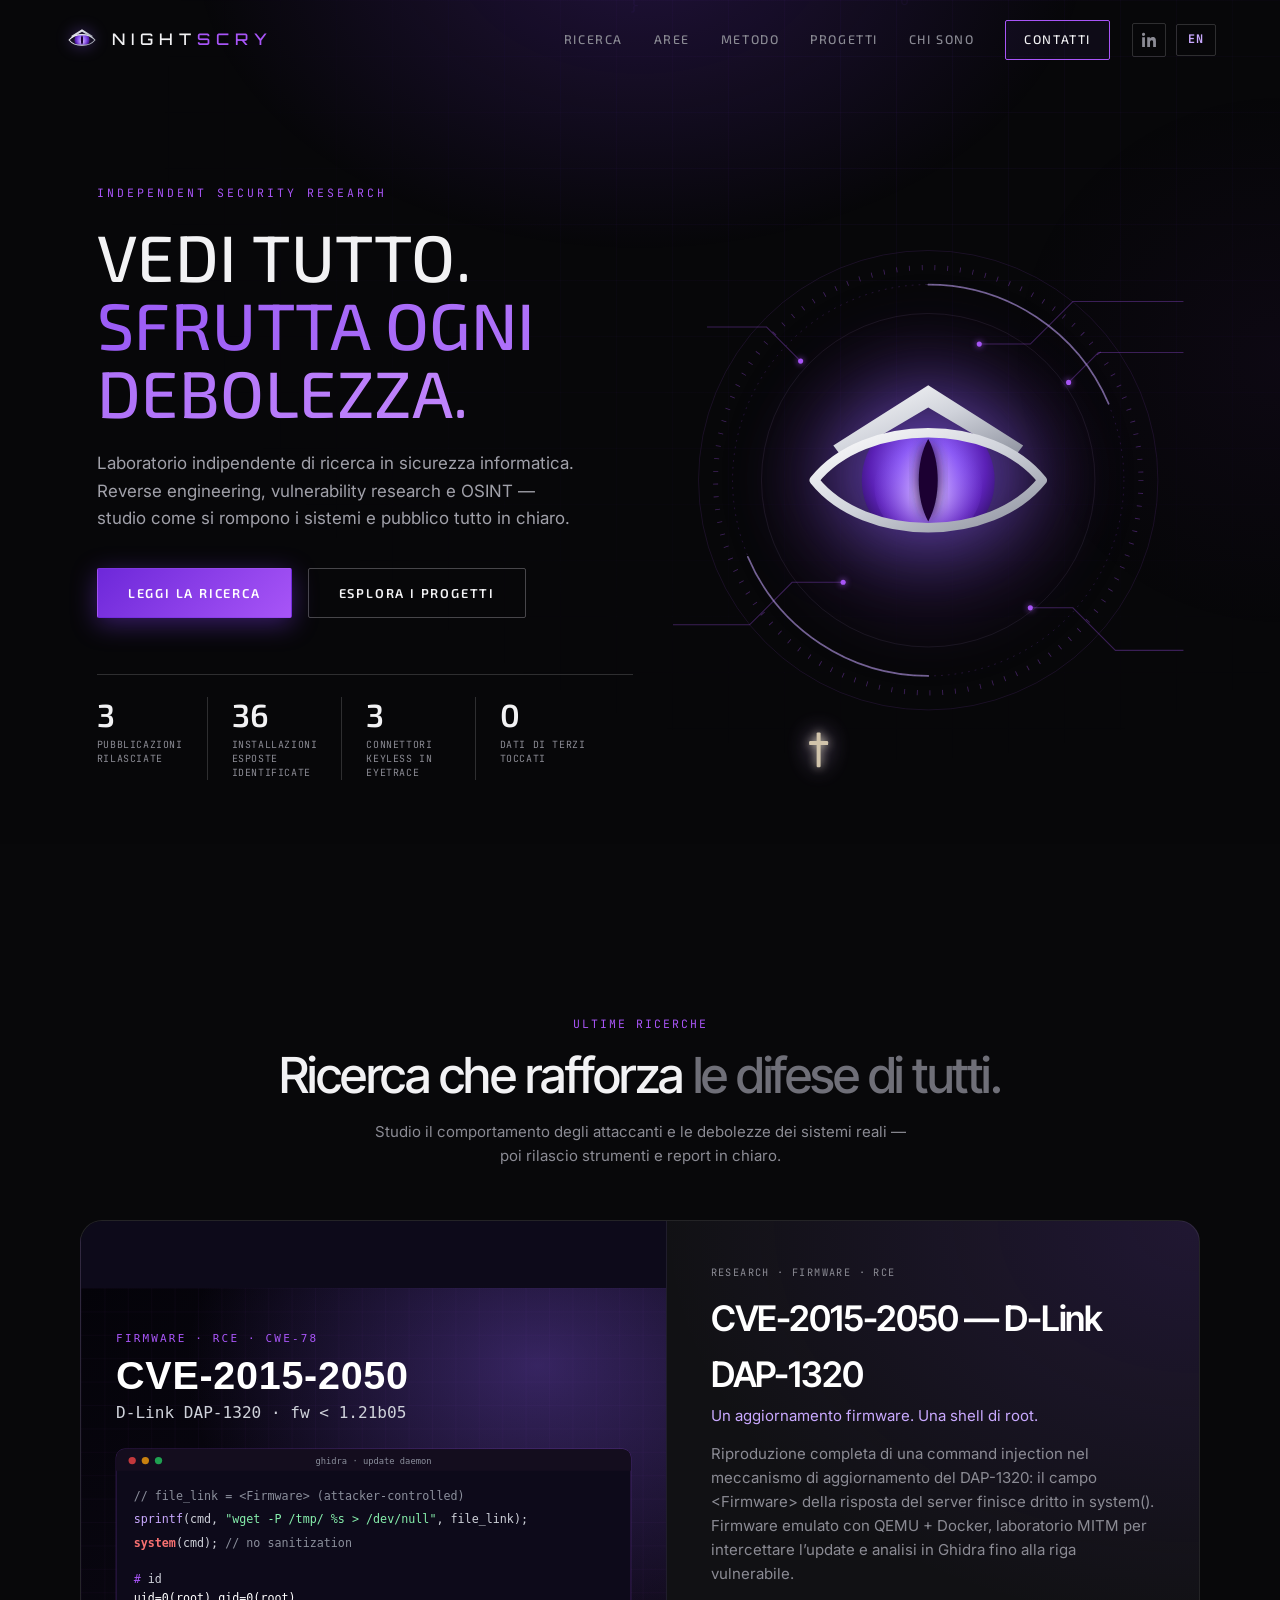
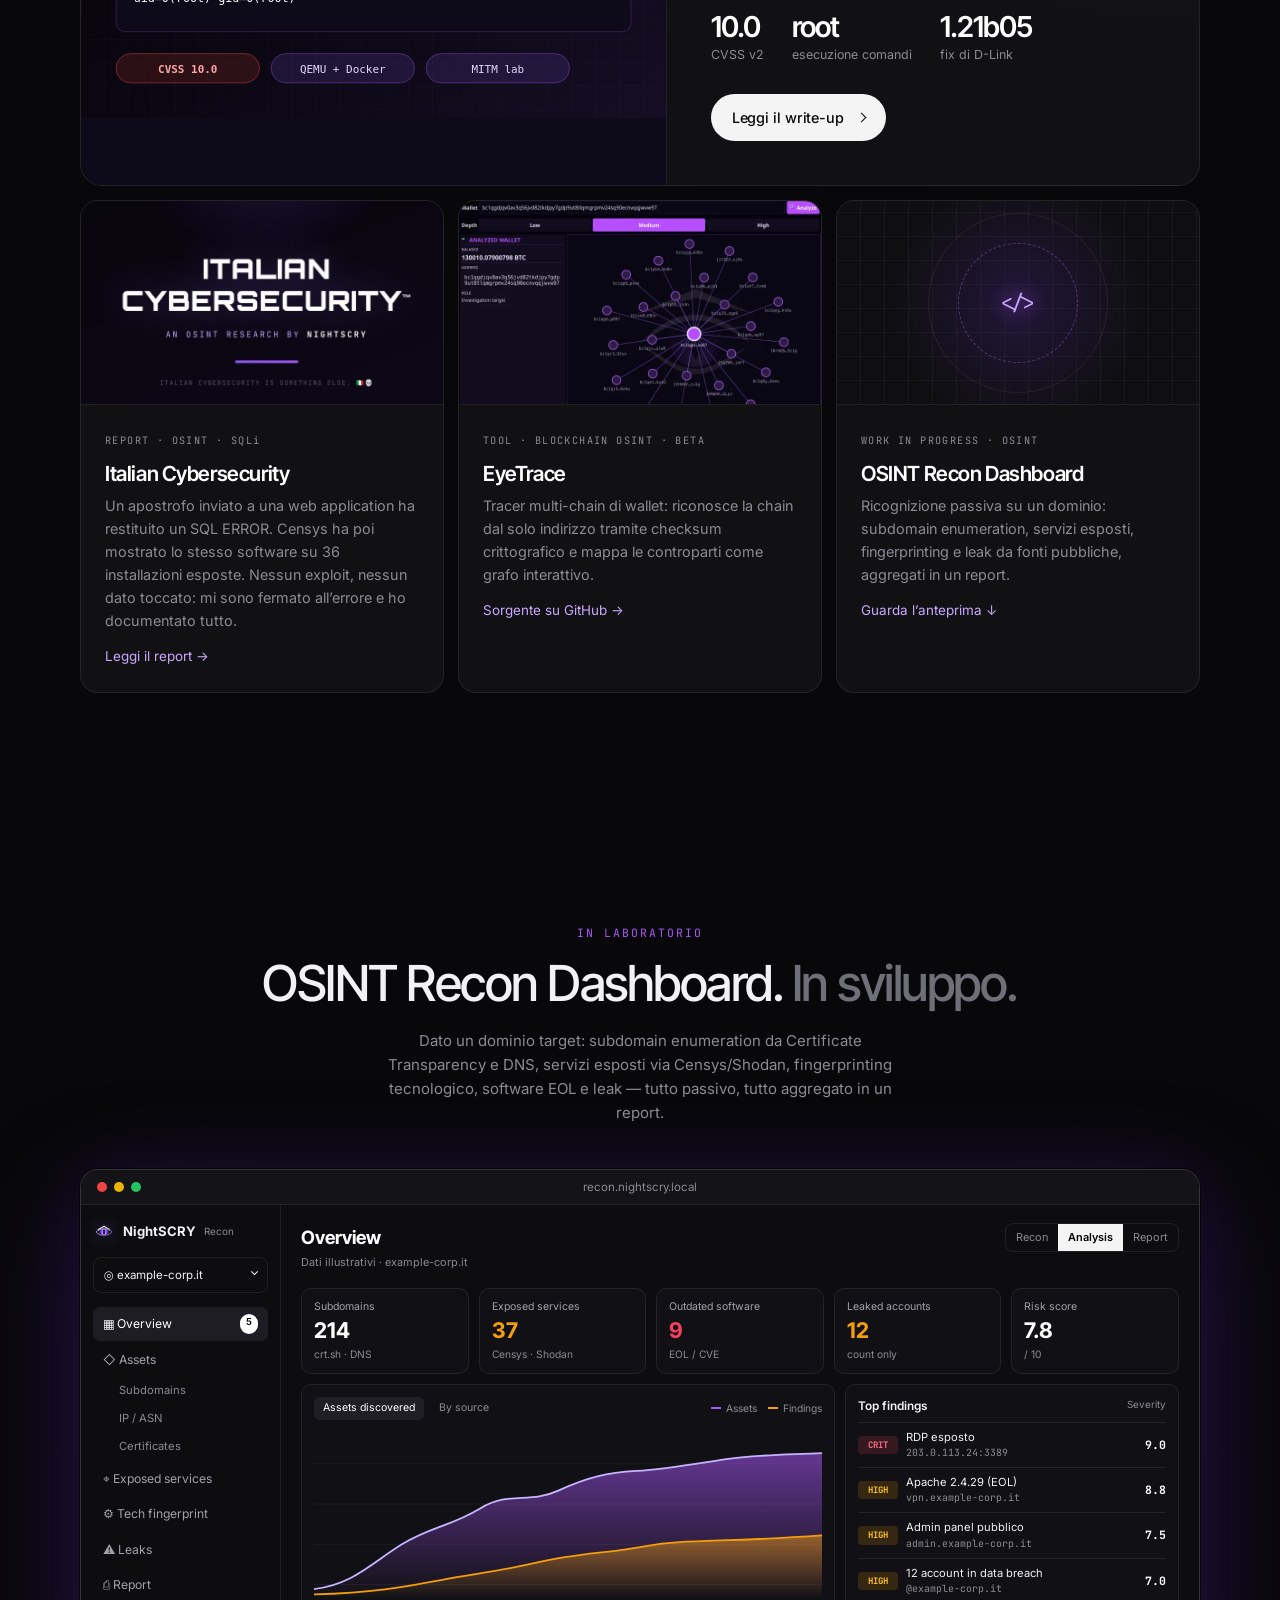
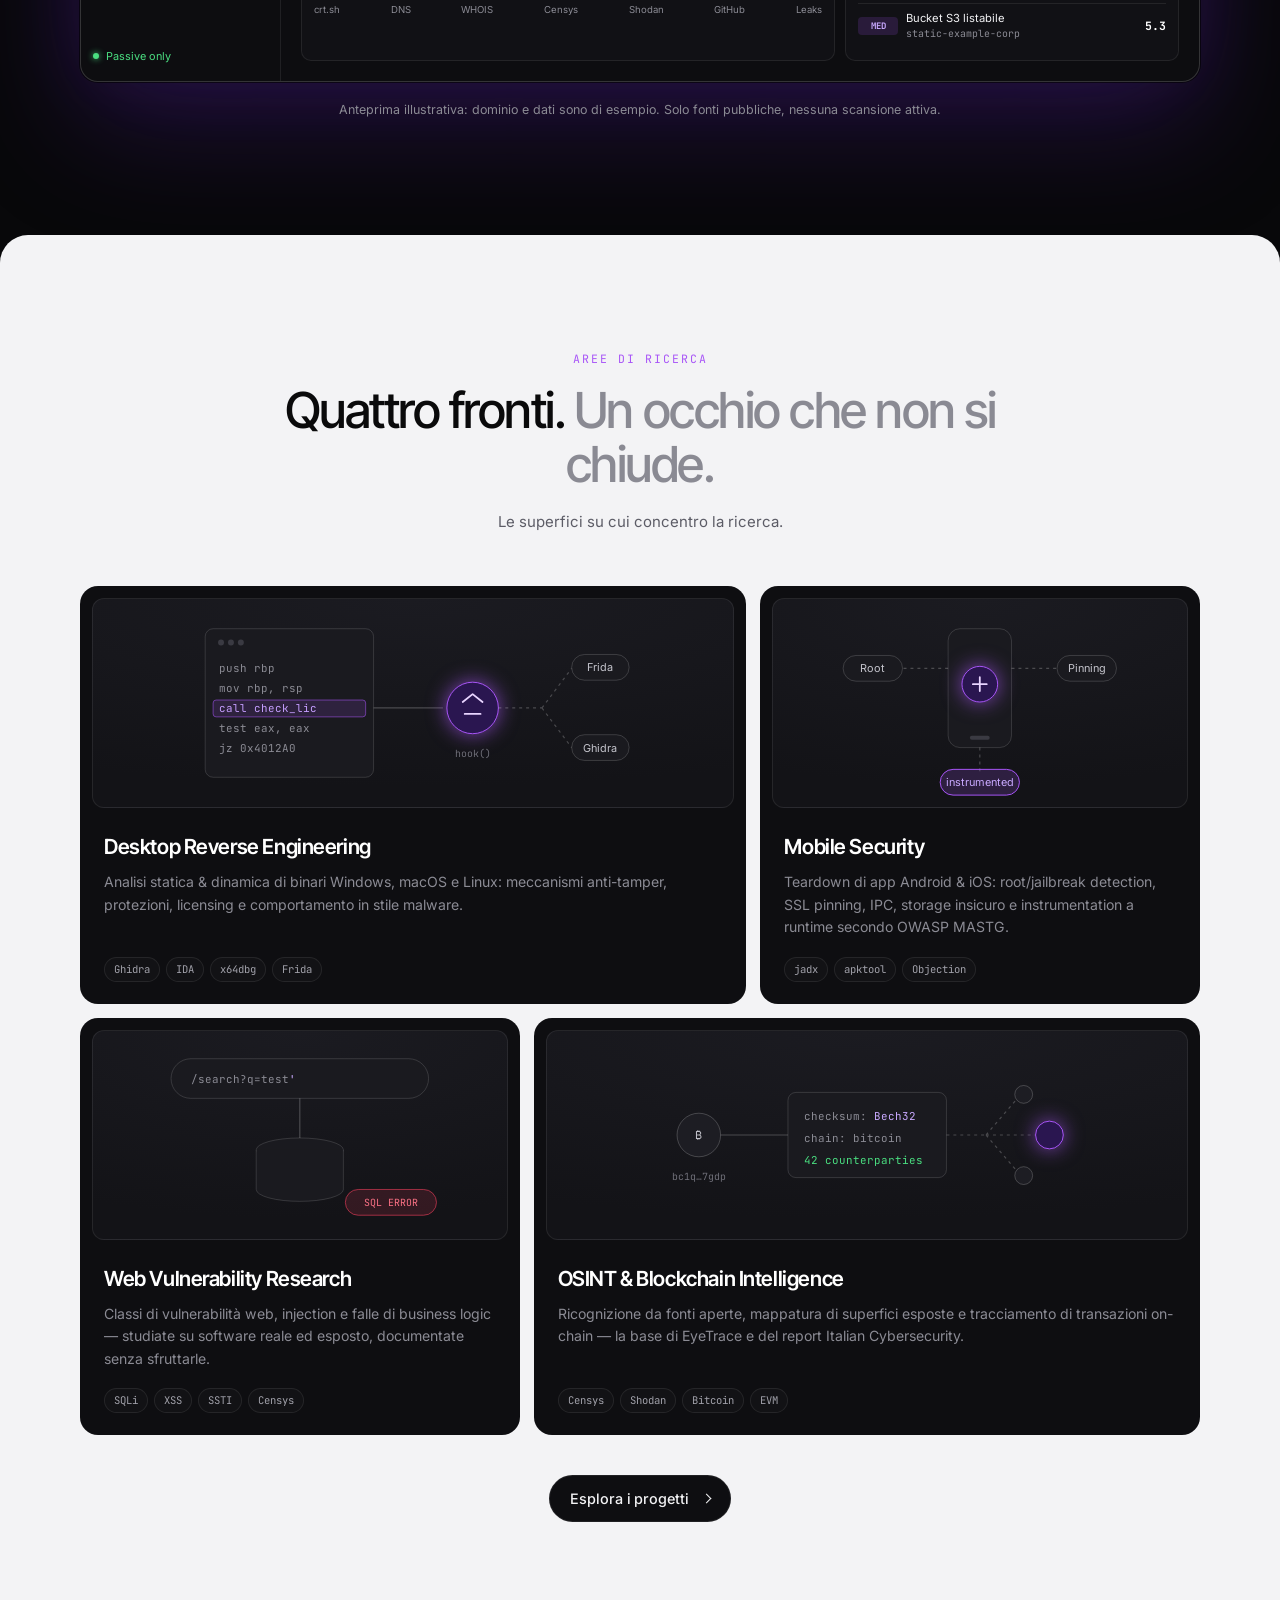
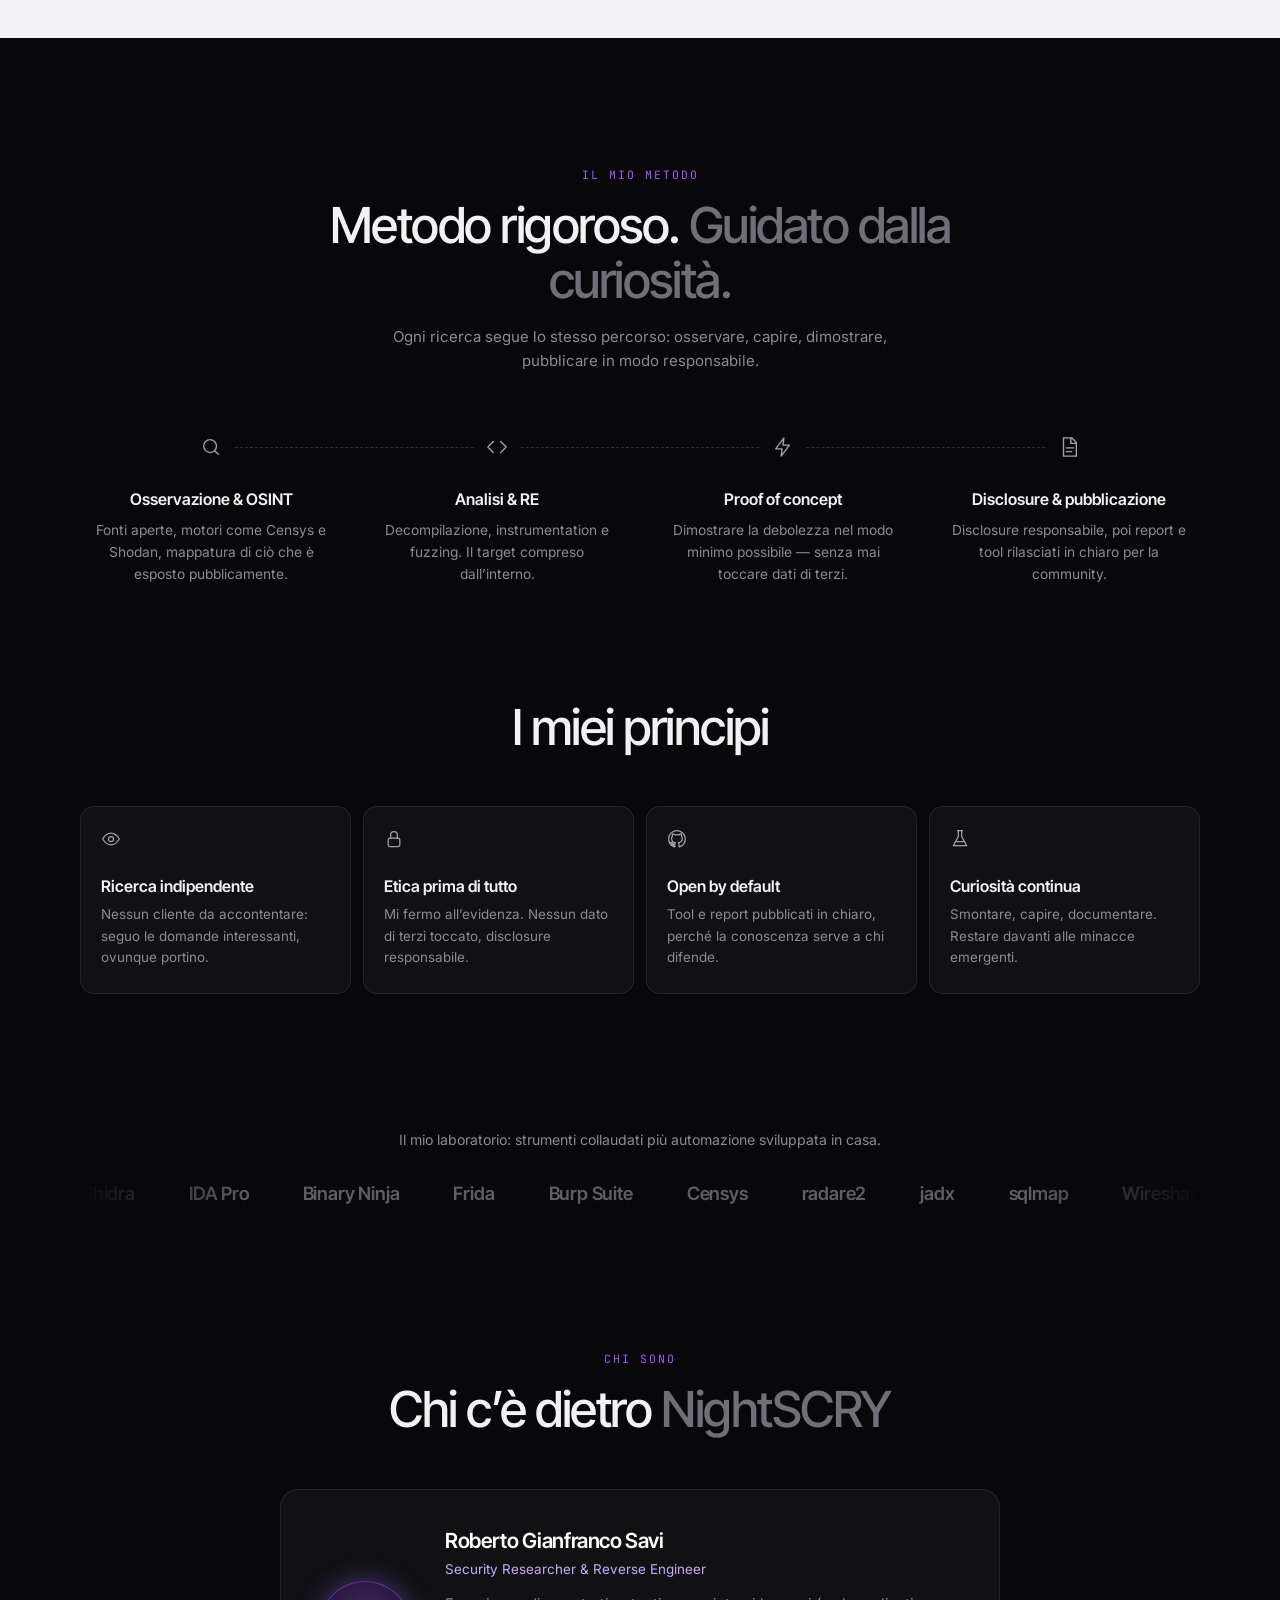
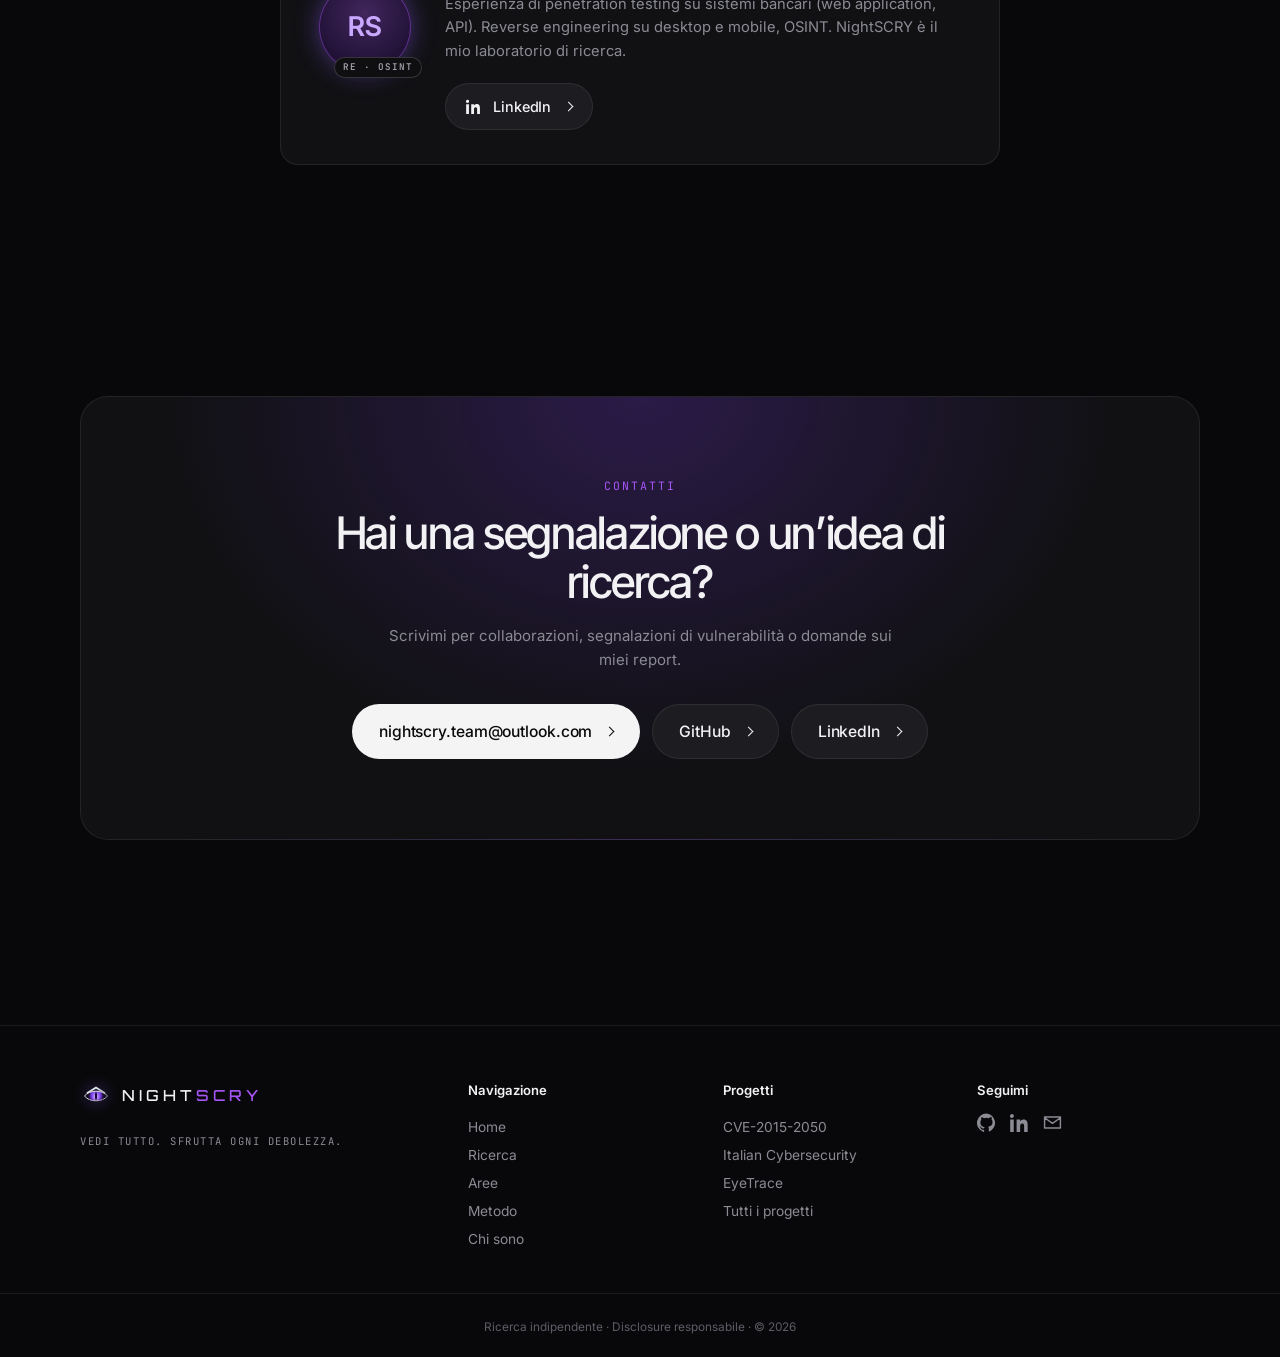
==== commit bfd83c38: "Added CVE-2015-2050 DAP-1320 research Co-Authored-By: Claude Opus 5.5 <noreply@anthropic.com>" ====
--- a/index.html
+++ b/index.html
@@ -53,7 +53,7 @@
         <a href="portfolio.html" class="btn btn-ghost" data-i18n="hero.cta2">Esplora i progetti</a>
       </div>
       <ul class="hero-stats">
-        <li><b data-count="2">0</b><span data-i18n="stat.pub">Pubblicazioni rilasciate</span></li>
+        <li><b data-count="3">0</b><span data-i18n="stat.pub">Pubblicazioni rilasciate</span></li>
         <li><b data-count="36">0</b><span data-i18n="stat.exposed">Installazioni esposte identificate</span></li>
         <li><b data-count="3">0</b><span data-i18n="stat.conn">Connettori keyless in EyeTrace</span></li>
         <li><b data-count="0">0</b><span data-i18n="stat.data">Dati di terzi toccati</span></li>
@@ -93,23 +93,32 @@
       <p data-i18n="res.p">Studio il comportamento degli attaccanti e le debolezze dei sistemi reali — poi rilascio strumenti e report in chiaro.</p>
     </div>
 
-    <a class="feature" href="pdf/Italian_Cybersecurity_-_Nightscry_OSINT_Report.pdf" target="_blank" rel="noopener noreferrer">
-      <div class="feature-shot"><img src="assets/cover-italian-cybersecurity.png" width="800" height="588" loading="lazy" decoding="async" alt="Copertina del report OSINT Italian Cybersecurity di NightSCRY." /></div>
+    <a class="feature" href="https://github.com/nightscry/CVE-2015-2050-DAP-1320" target="_blank" rel="noopener noreferrer">
+      <div class="feature-shot"><img src="assets/cover-cve-2015-2050.svg" width="800" height="588" loading="lazy" decoding="async" alt="CVE-2015-2050 sul D-Link DAP-1320: la chiamata sprintf/system vulnerabile e una shell root." /></div>
       <div class="feature-body">
-        <span class="res-tag" data-i18n="tag.ita">REPORT · OSINT · SQLi</span>
-        <h3>Italian Cybersecurity</h3>
-        <p class="feature-line" data-i18n="ita.line">La cybersecurity italiana è un’altra cosa.</p>
-        <p data-i18n="feat.ita">Un apostrofo inviato a una web application ha restituito un SQL ERROR. Censys ha poi mostrato lo stesso software su 36 installazioni esposte. Nessun exploit, nessun dato toccato: mi sono fermato all’errore e ho documentato tutto.</p>
+        <span class="res-tag" data-i18n="tag.cve">RESEARCH · FIRMWARE · RCE</span>
+        <h3>CVE-2015-2050 — D-Link DAP-1320</h3>
+        <p class="feature-line" data-i18n="cve.line">Un aggiornamento firmware. Una shell di root.</p>
+        <p data-i18n="feat.cve">Riproduzione completa di una command injection nel meccanismo di aggiornamento del DAP-1320: il campo &lt;Firmware&gt; della risposta del server finisce dritto in system(). Firmware emulato con QEMU + Docker, laboratorio MITM per intercettare l’update e analisi in Ghidra fino alla riga vulnerabile.</p>
         <ul class="feature-facts">
-          <li><b>36</b><span data-i18n="feat.f1">installazioni esposte</span></li>
-          <li><b>1</b><span data-i18n="feat.f2">apostrofo</span></li>
-          <li><b>0</b><span data-i18n="feat.f3">dati toccati</span></li>
+          <li><b>10.0</b><span data-i18n="feat.c1">CVSS v2</span></li>
+          <li><b>root</b><span data-i18n="feat.c2">esecuzione comandi</span></li>
+          <li><b>1.21b05</b><span data-i18n="feat.c3">fix di D-Link</span></li>
         </ul>
-        <span class="pill pill-light"><span data-i18n="res.pdf">Leggi il report</span><i class="chev"></i></span>
+        <span class="pill pill-light"><span data-i18n="res.wu">Leggi il write-up</span><i class="chev"></i></span>
       </div>
     </a>
 
     <div class="res-grid">
+      <a class="res-card" href="pdf/Italian_Cybersecurity_-_Nightscry_OSINT_Report.pdf" target="_blank" rel="noopener noreferrer">
+        <div class="res-shot"><img src="assets/cover-italian-cybersecurity.png" width="800" height="588" loading="lazy" decoding="async" alt="Copertina del report OSINT Italian Cybersecurity di NightSCRY." /></div>
+        <div class="res-body">
+          <span class="res-tag" data-i18n="tag.ita">REPORT · OSINT · SQLi</span>
+          <h3>Italian Cybersecurity</h3>
+          <p data-i18n="feat.ita">Un apostrofo inviato a una web application ha restituito un SQL ERROR. Censys ha poi mostrato lo stesso software su 36 installazioni esposte. Nessun exploit, nessun dato toccato: mi sono fermato all’errore e ho documentato tutto.</p>
+          <span class="res-more"><span data-i18n="res.pdf">Leggi il report</span> →</span>
+        </div>
+      </a>
       <a class="res-card" href="https://github.com/nightscry/EyeTrace" target="_blank" rel="noopener noreferrer">
         <div class="res-shot"><img src="assets/eyetrace-graph.webp" width="800" height="588" loading="lazy" decoding="async" alt="EyeTrace: grafo force-directed delle controparti di un wallet Bitcoin." /></div>
         <div class="res-body">
@@ -421,6 +430,7 @@
     </div>
     <div class="footer-col">
       <h4 data-i18n="nav.projects">Progetti</h4>
+      <a href="https://github.com/nightscry/CVE-2015-2050-DAP-1320" target="_blank" rel="noopener noreferrer">CVE-2015-2050</a>
       <a href="pdf/Italian_Cybersecurity_-_Nightscry_OSINT_Report.pdf" target="_blank" rel="noopener noreferrer">Italian Cybersecurity</a>
       <a href="https://github.com/nightscry/EyeTrace" target="_blank" rel="noopener noreferrer">EyeTrace</a>
       <a href="portfolio.html" data-i18n="res.all">Tutti i progetti</a>
--- a/styles.css
+++ b/styles.css
@@ -333,7 +333,7 @@
 .why-item p { color: var(--txt-dim); font-size: .84rem; margin-top: 4px; }
 
 /* ════════ RESEARCH ════════ */
-.res-grid { display: grid; grid-template-columns: 1fr 1fr; gap: 14px; }
+.res-grid { display: grid; grid-template-columns: repeat(3, 1fr); gap: 14px; }
 .res-card {
   background: var(--panel); border: 1px solid var(--line); border-radius: 18px; overflow: hidden;
   display: flex; flex-direction: column; transition: border-color .2s, transform .3s;
@@ -536,6 +536,7 @@
 /* ════════ RESPONSIVE ════════ */
 @media (max-width: 1020px) {
   .why-grid { grid-template-columns: repeat(2, 1fr); }
+  .res-grid { grid-template-columns: repeat(2, 1fr); }
 }
 @media (max-width: 900px) {
   .nav-links {
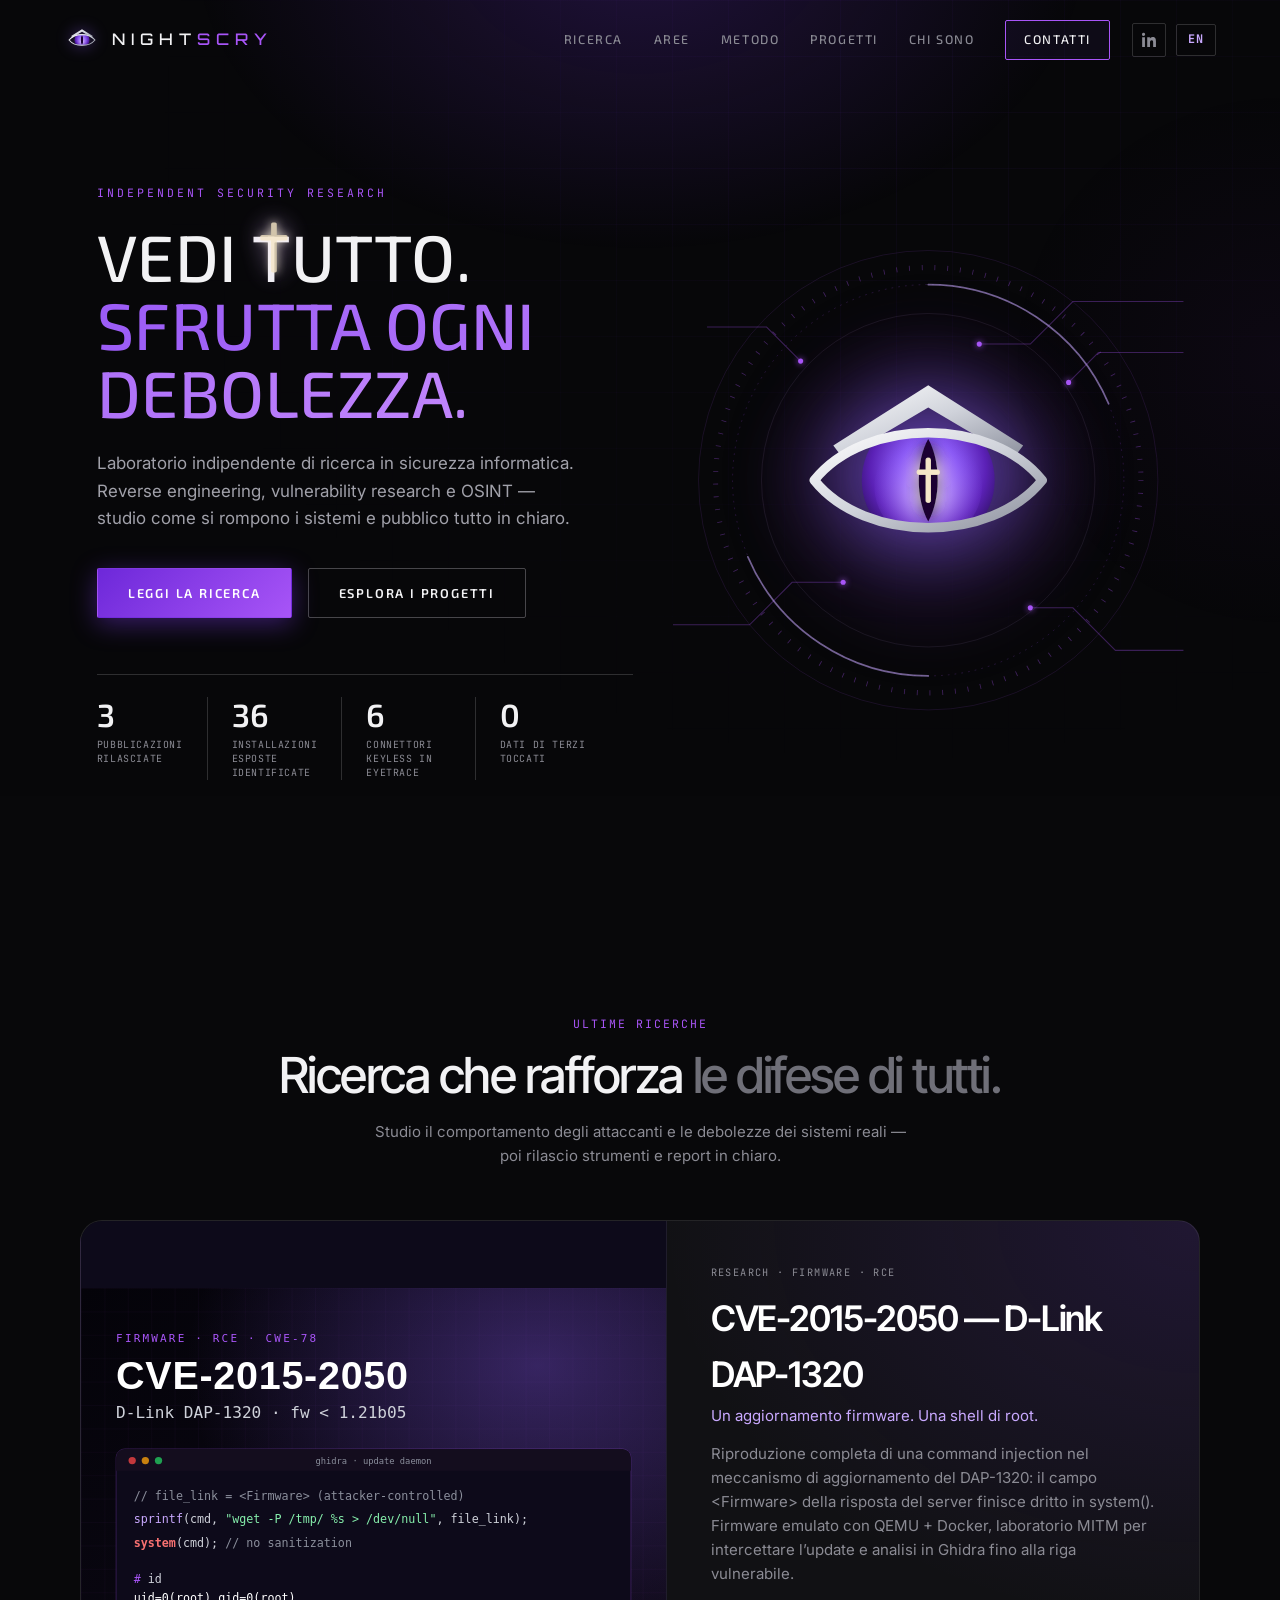
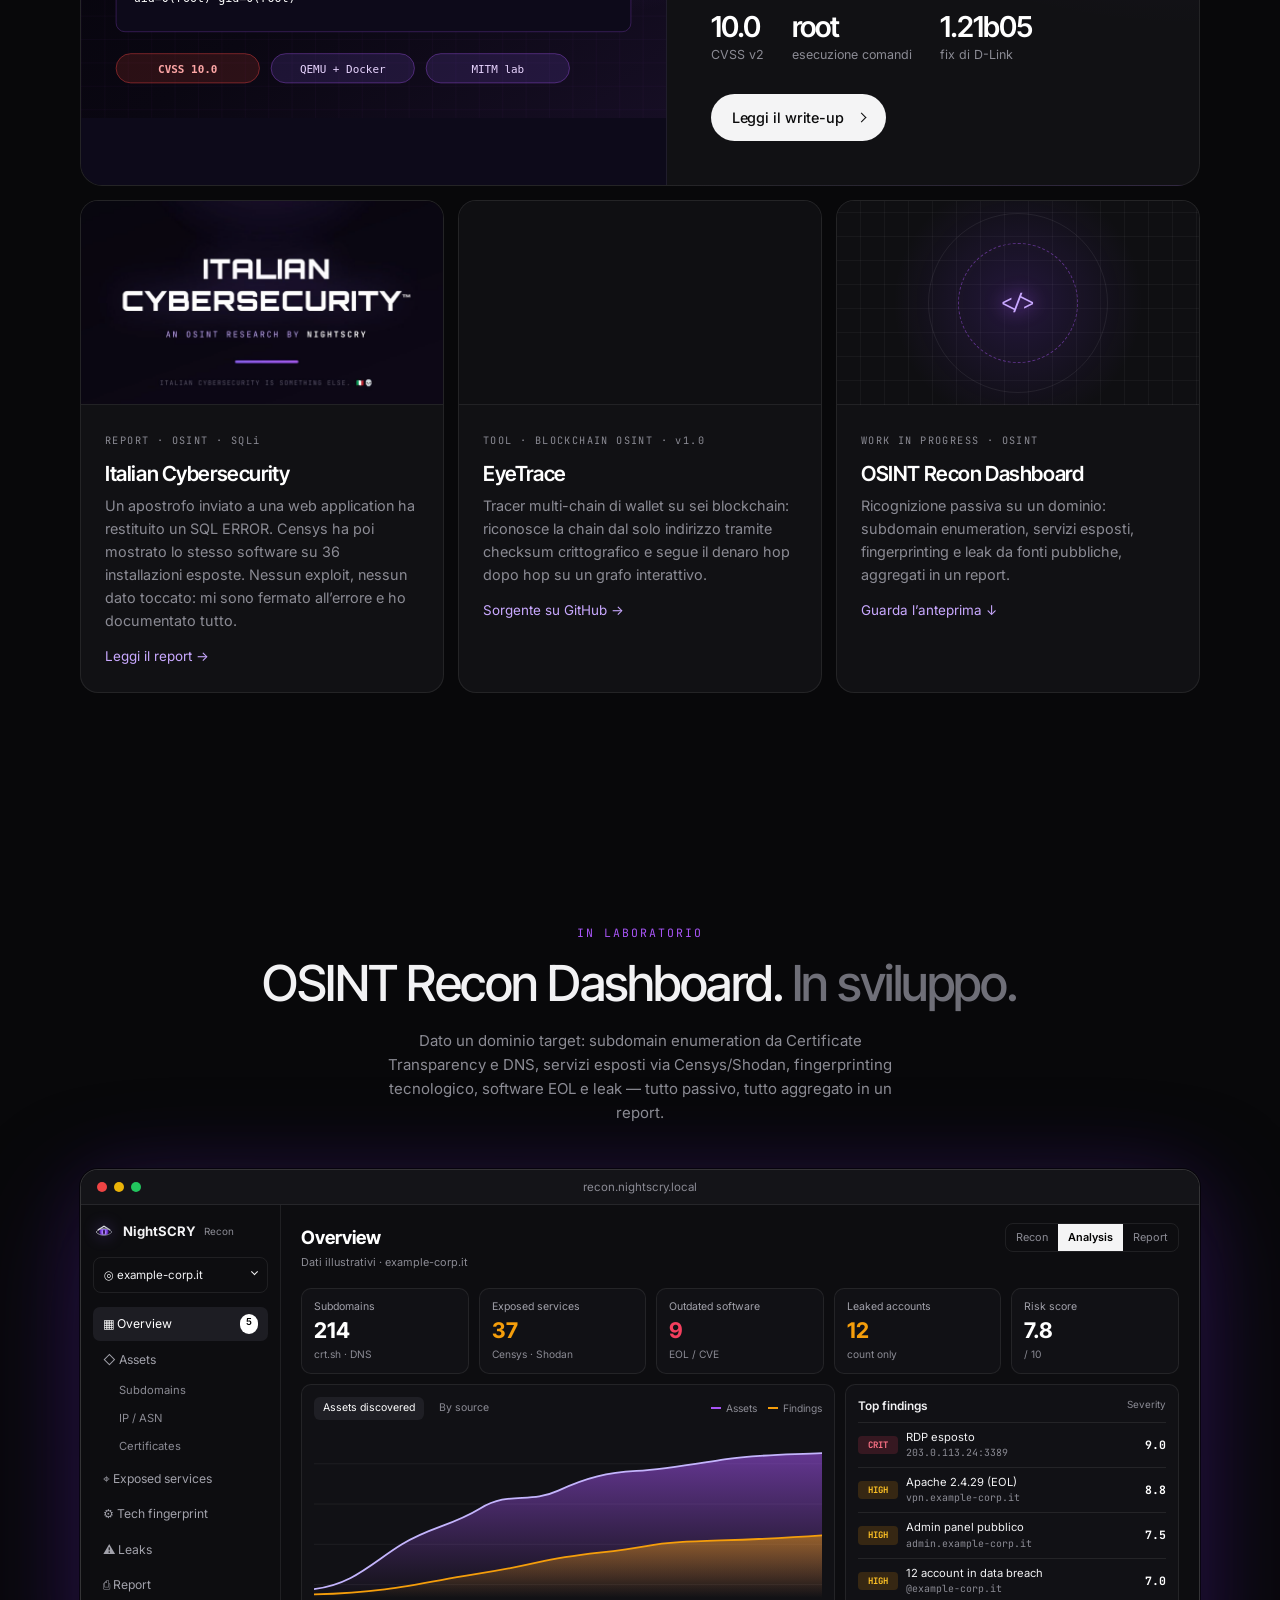
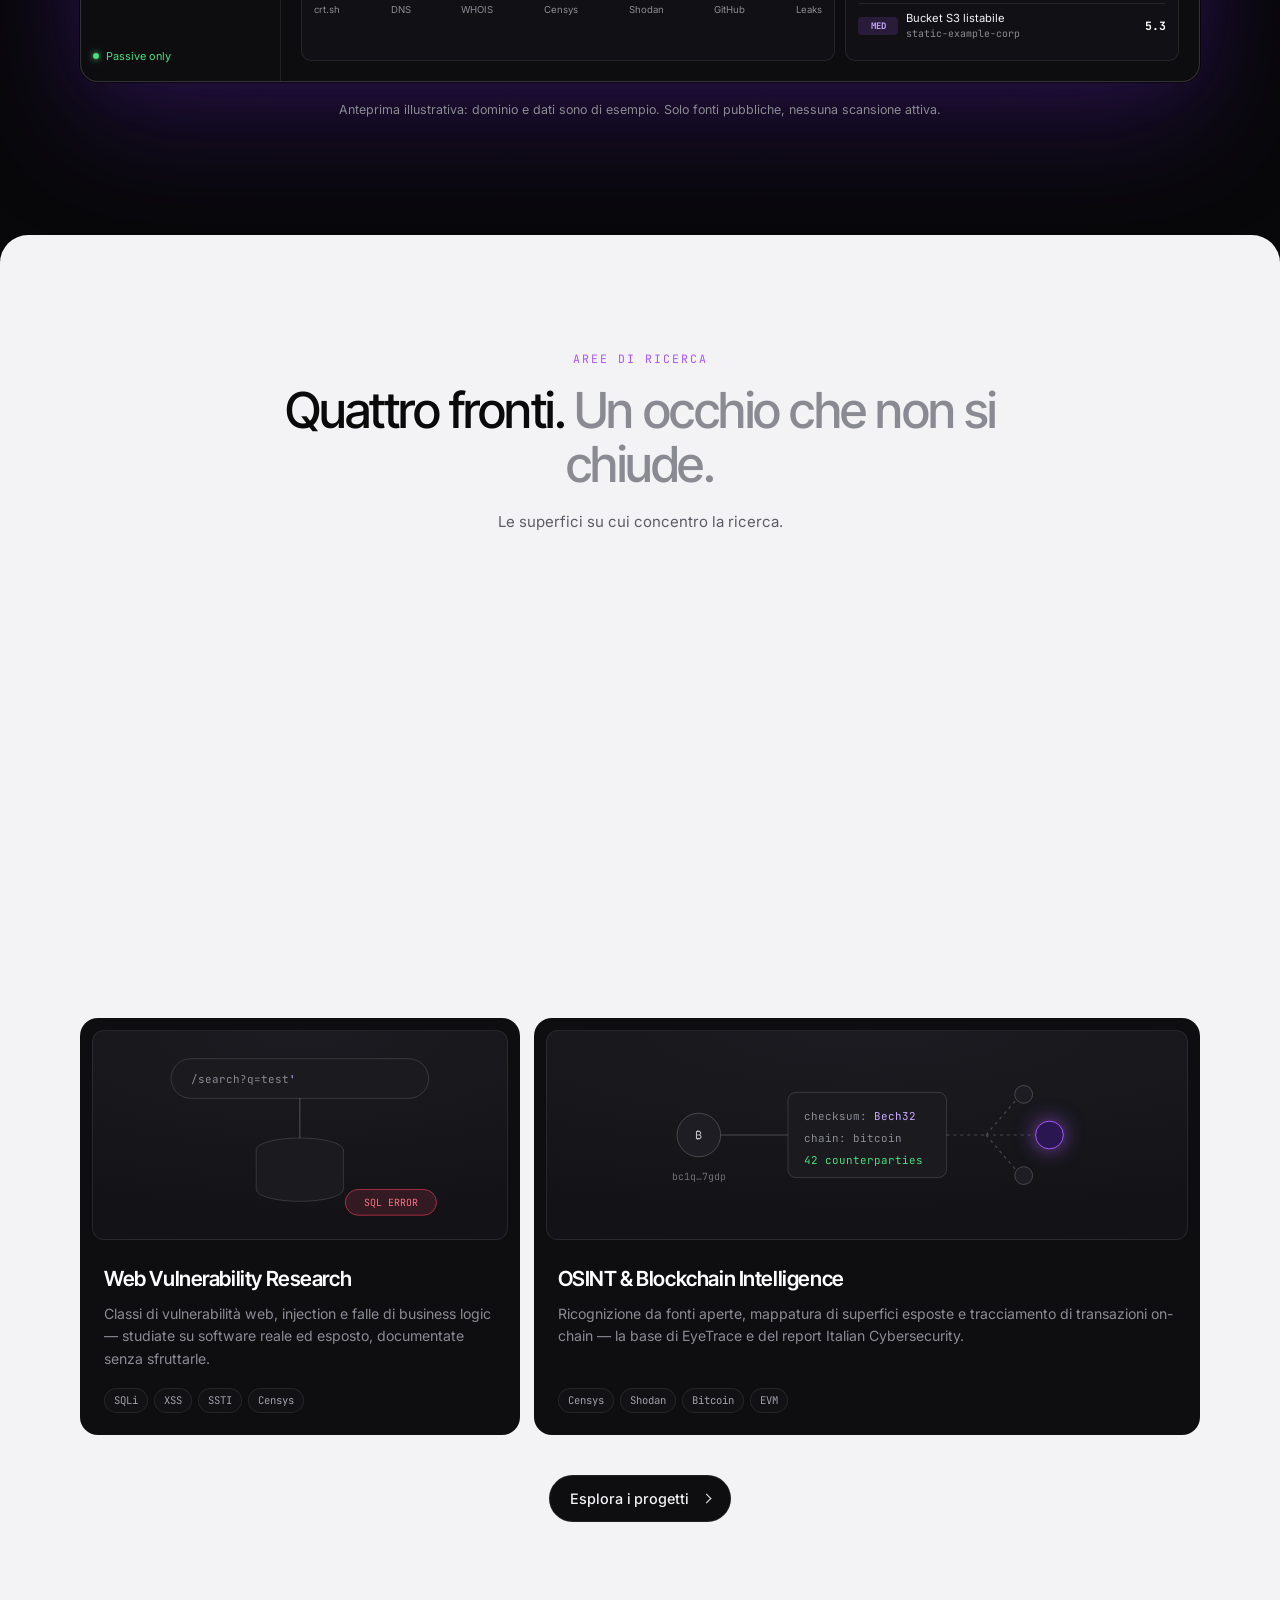
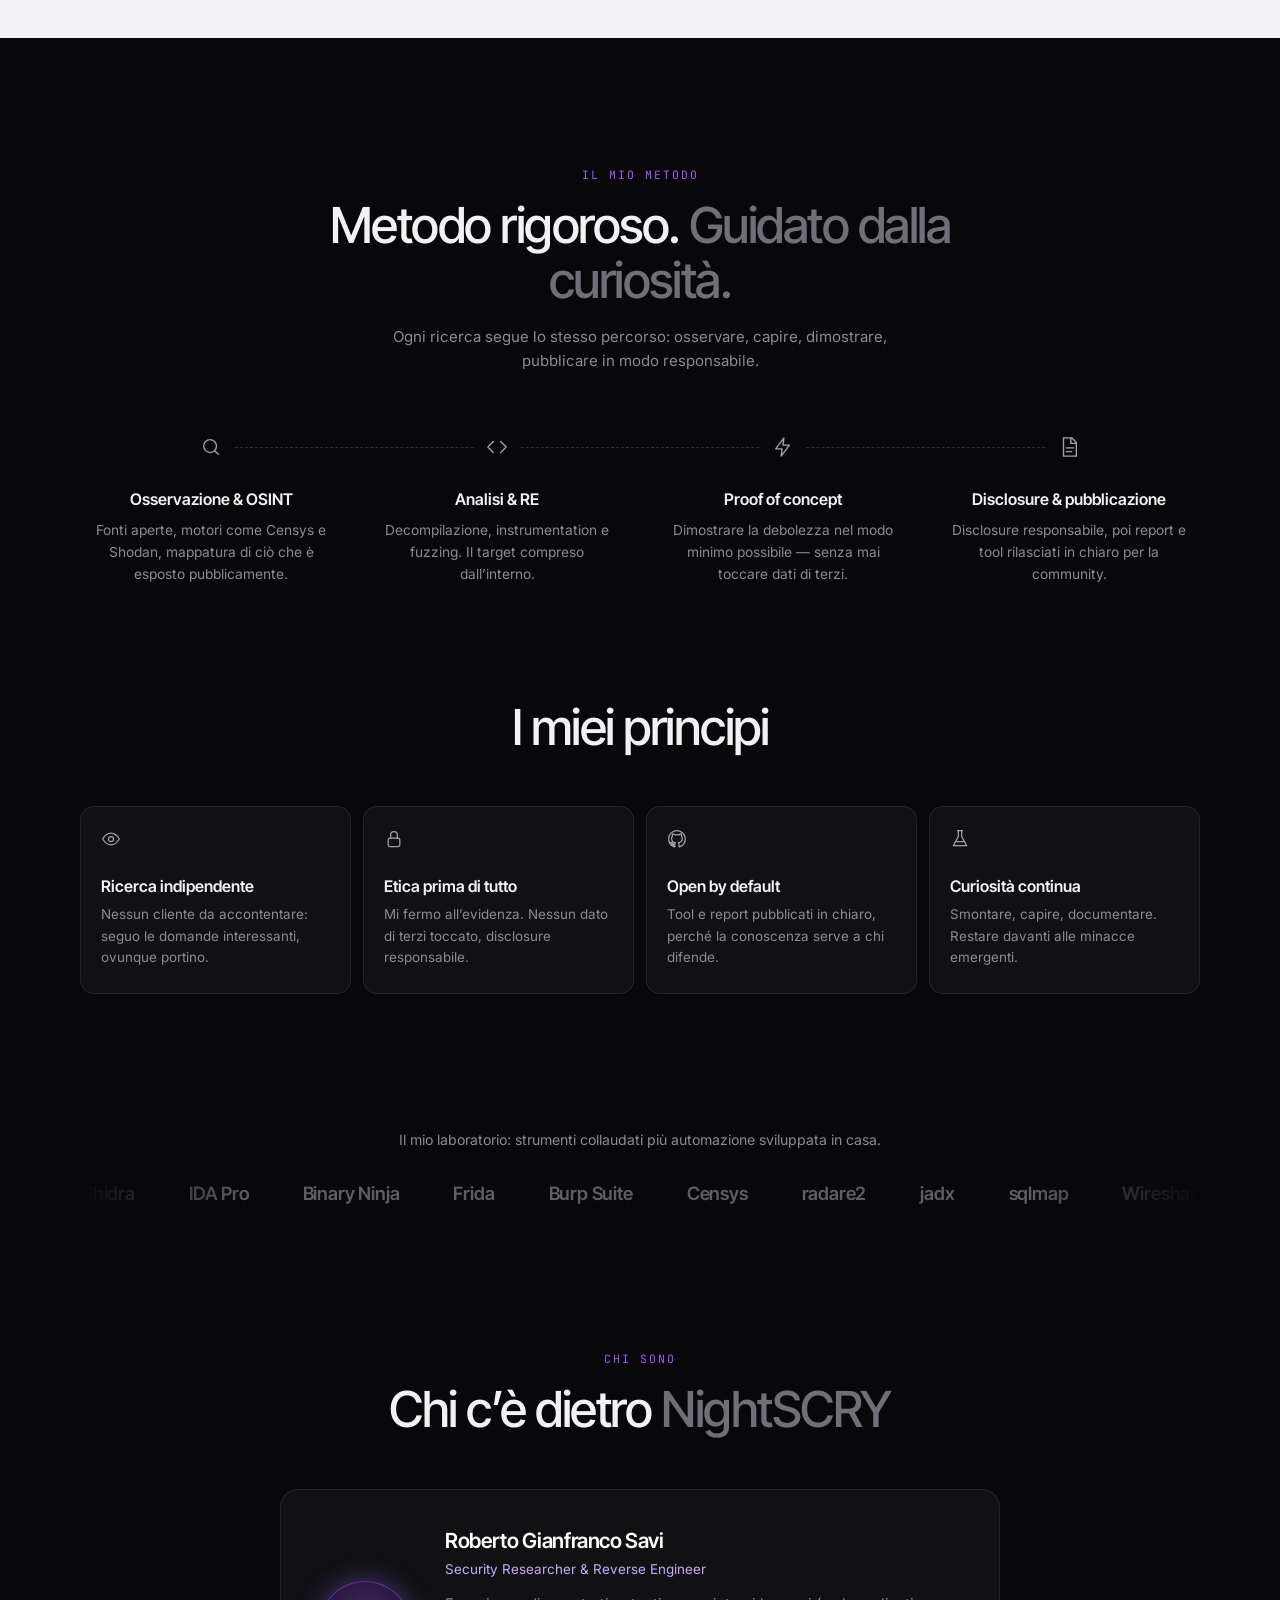
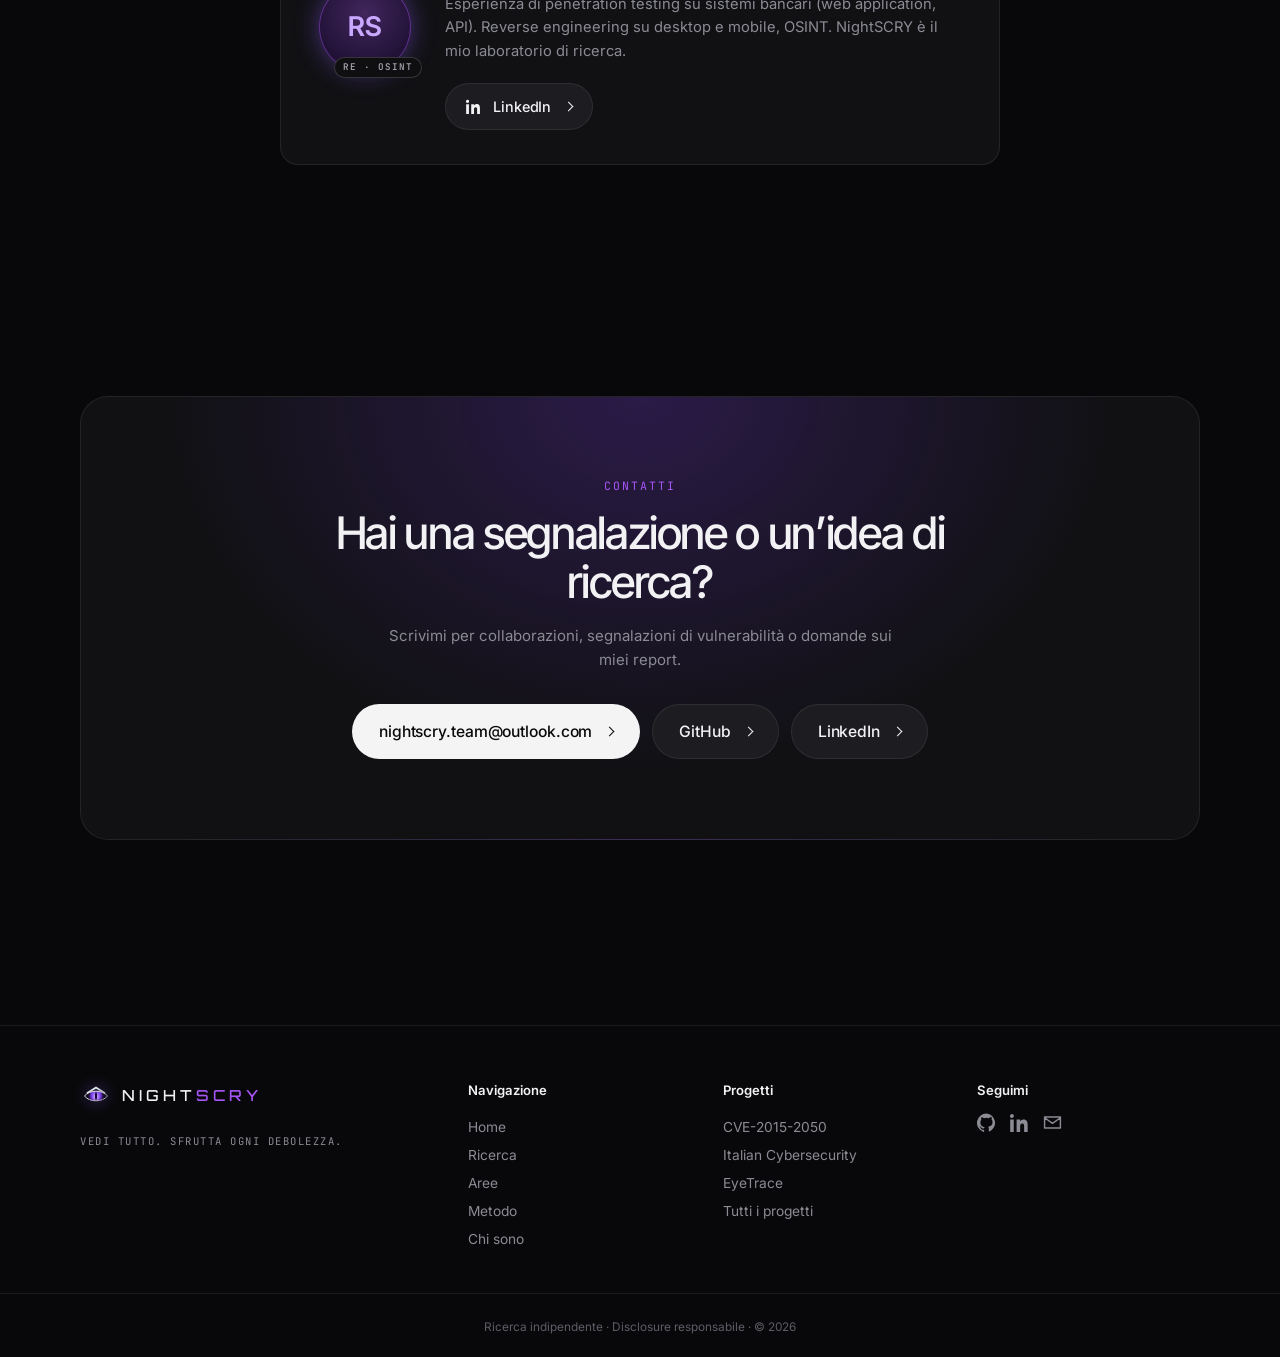
==== commit ee0f2fd7: "EyeTrace 1.0: six chains, multi-hop, v1.0 status Co-Authored-By: Claude Opus 5.5 <noreply@anthropic." ====
--- a/index.html
+++ b/index.html
@@ -55,7 +55,7 @@
       <ul class="hero-stats">
         <li><b data-count="3">0</b><span data-i18n="stat.pub">Pubblicazioni rilasciate</span></li>
         <li><b data-count="36">0</b><span data-i18n="stat.exposed">Installazioni esposte identificate</span></li>
-        <li><b data-count="3">0</b><span data-i18n="stat.conn">Connettori keyless in EyeTrace</span></li>
+        <li><b data-count="6">0</b><span data-i18n="stat.conn">Connettori keyless in EyeTrace</span></li>
         <li><b data-count="0">0</b><span data-i18n="stat.data">Dati di terzi toccati</span></li>
       </ul>
     </div>
@@ -122,9 +122,9 @@
       <a class="res-card" href="https://github.com/nightscry/EyeTrace" target="_blank" rel="noopener noreferrer">
         <div class="res-shot"><img src="assets/eyetrace-graph.webp" width="800" height="588" loading="lazy" decoding="async" alt="EyeTrace: grafo force-directed delle controparti di un wallet Bitcoin." /></div>
         <div class="res-body">
-          <span class="res-tag" data-i18n="tag.eye">TOOL · BLOCKCHAIN OSINT · BETA</span>
+          <span class="res-tag" data-i18n="tag.eye">TOOL · BLOCKCHAIN OSINT · v1.0</span>
           <h3>EyeTrace</h3>
-          <p data-i18n="feat.eye">Tracer multi-chain di wallet: riconosce la chain dal solo indirizzo tramite checksum crittografico e mappa le controparti come grafo interattivo.</p>
+          <p data-i18n="feat.eye">Tracer multi-chain di wallet su sei blockchain: riconosce la chain dal solo indirizzo tramite checksum crittografico e segue il denaro hop dopo hop su un grafo interattivo.</p>
           <span class="res-more"><span data-i18n="res.gh">Sorgente su GitHub</span> →</span>
         </div>
       </a>
--- a/styles.css
+++ b/styles.css
@@ -413,6 +413,8 @@
 .card h3 { font-family: var(--f-head); font-weight: 600; font-size: 1.3rem; letter-spacing: -0.02em; color: #fff; margin-bottom: 6px; }
 .card p { color: var(--txt-dim); font-size: .9rem; }
 .cards .card.is-hidden { display: none; }
+.show-all { display: block; margin: 28px auto 0; }
+.show-all[hidden] { display: none; }
 .card.proj { display: flex; flex-direction: column; cursor: pointer; }
 .proj-shot { position: relative; margin: -26px -24px 22px; overflow: hidden; background: var(--bg-2); border-bottom: 1px solid var(--line); }
 .proj-shot img { display: block; width: 100%; height: auto; transition: transform .45s ease; }
